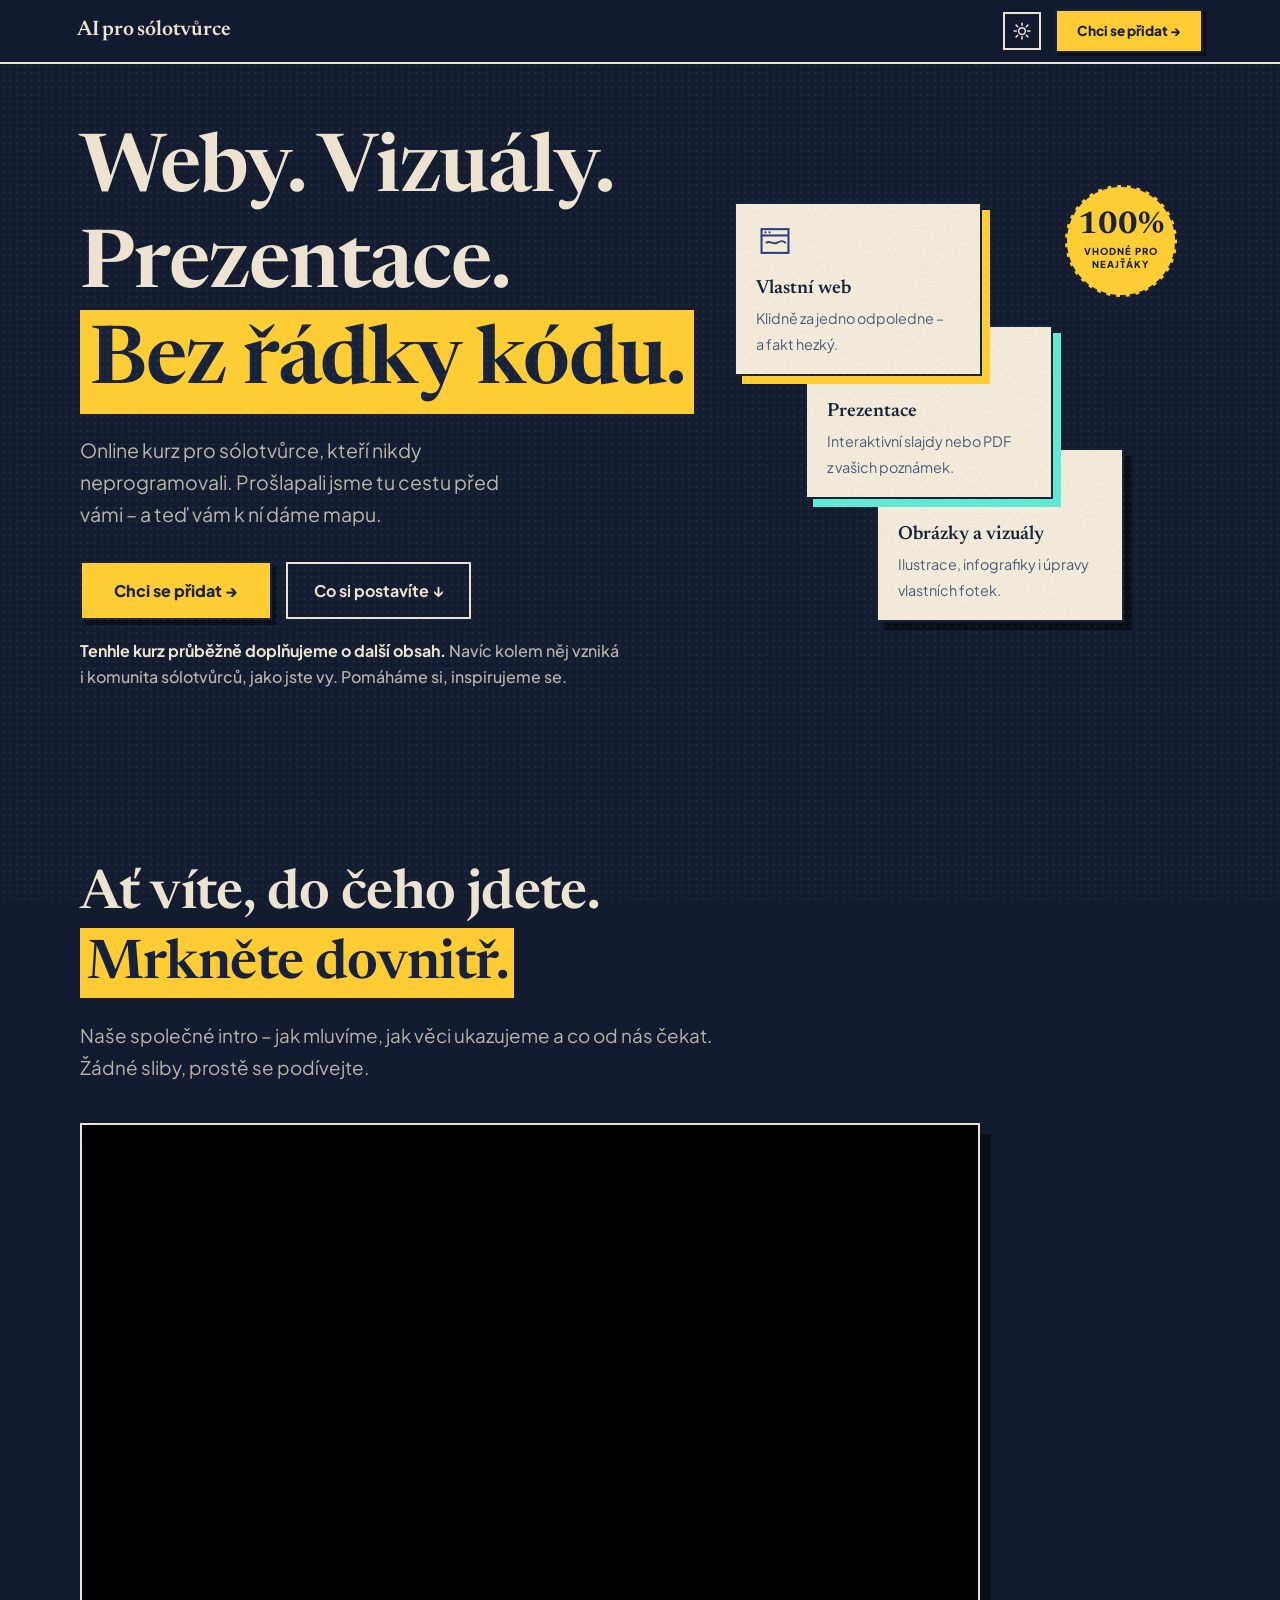
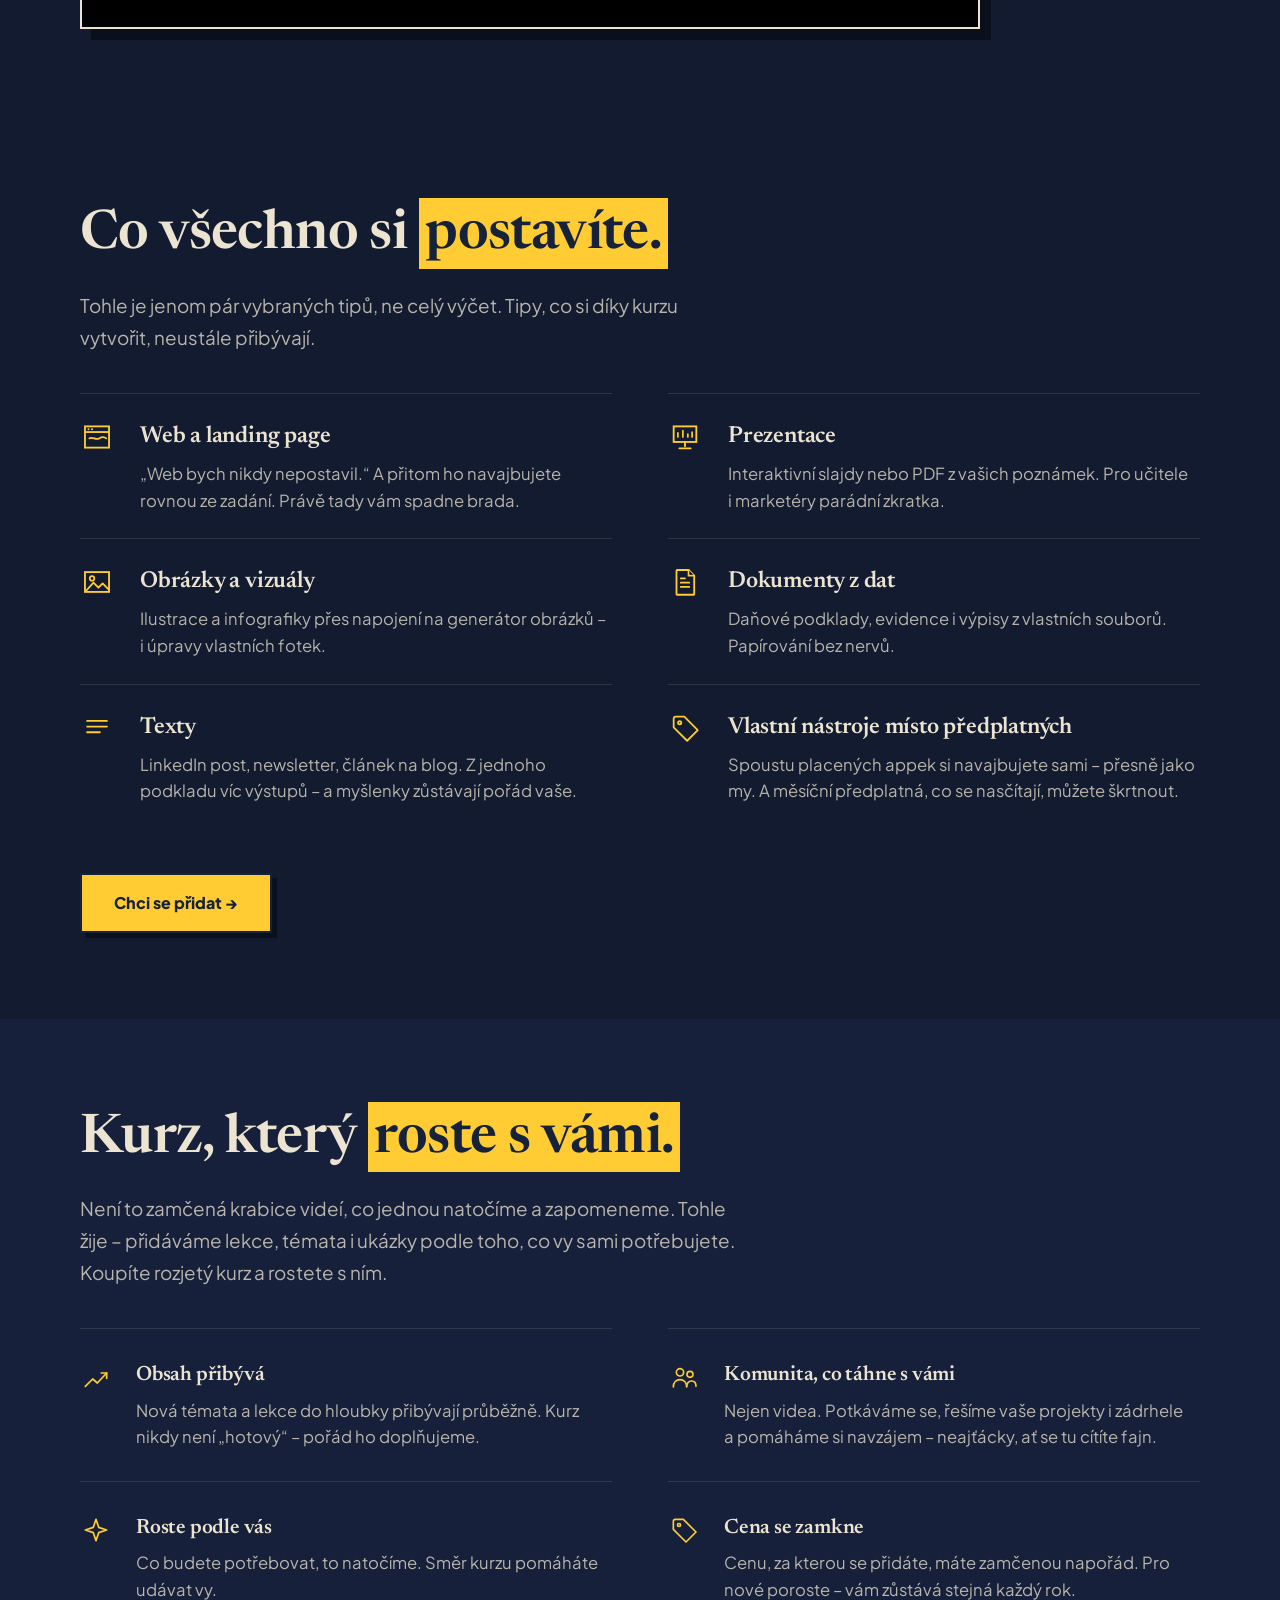
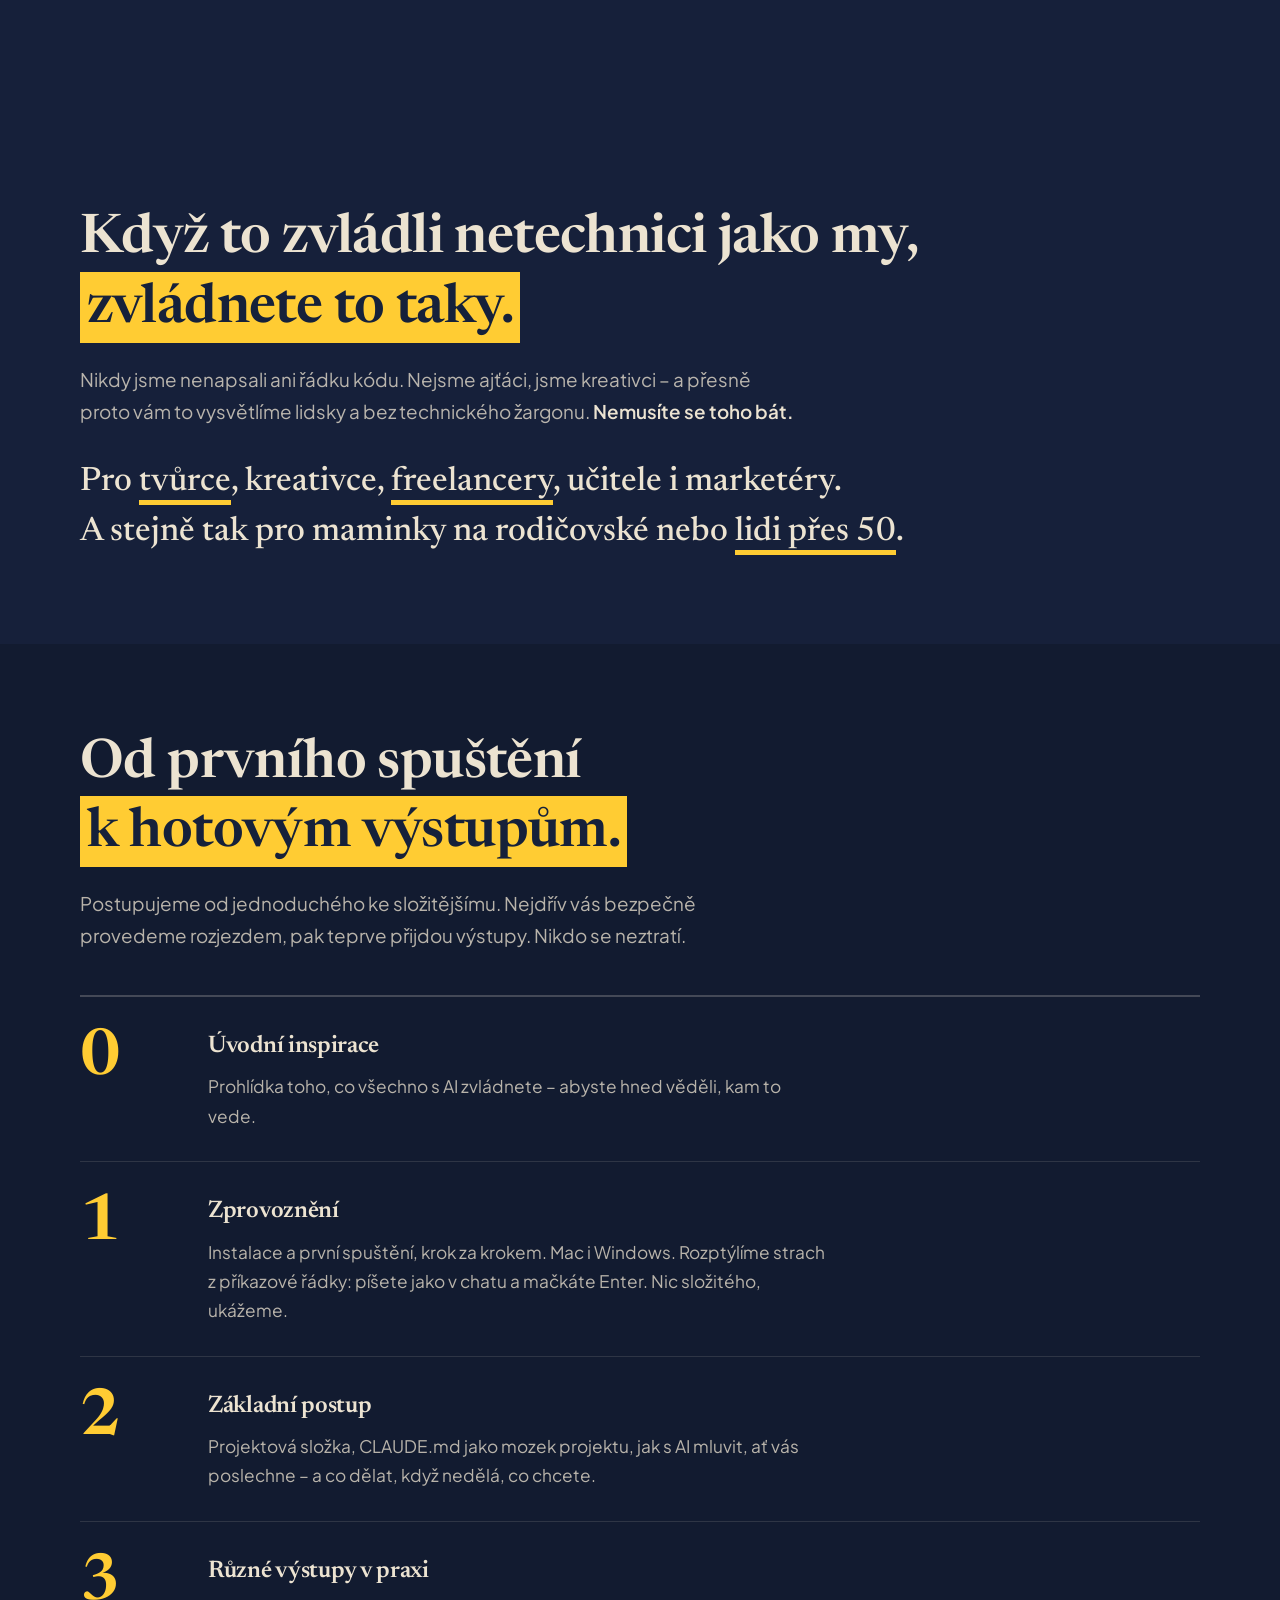
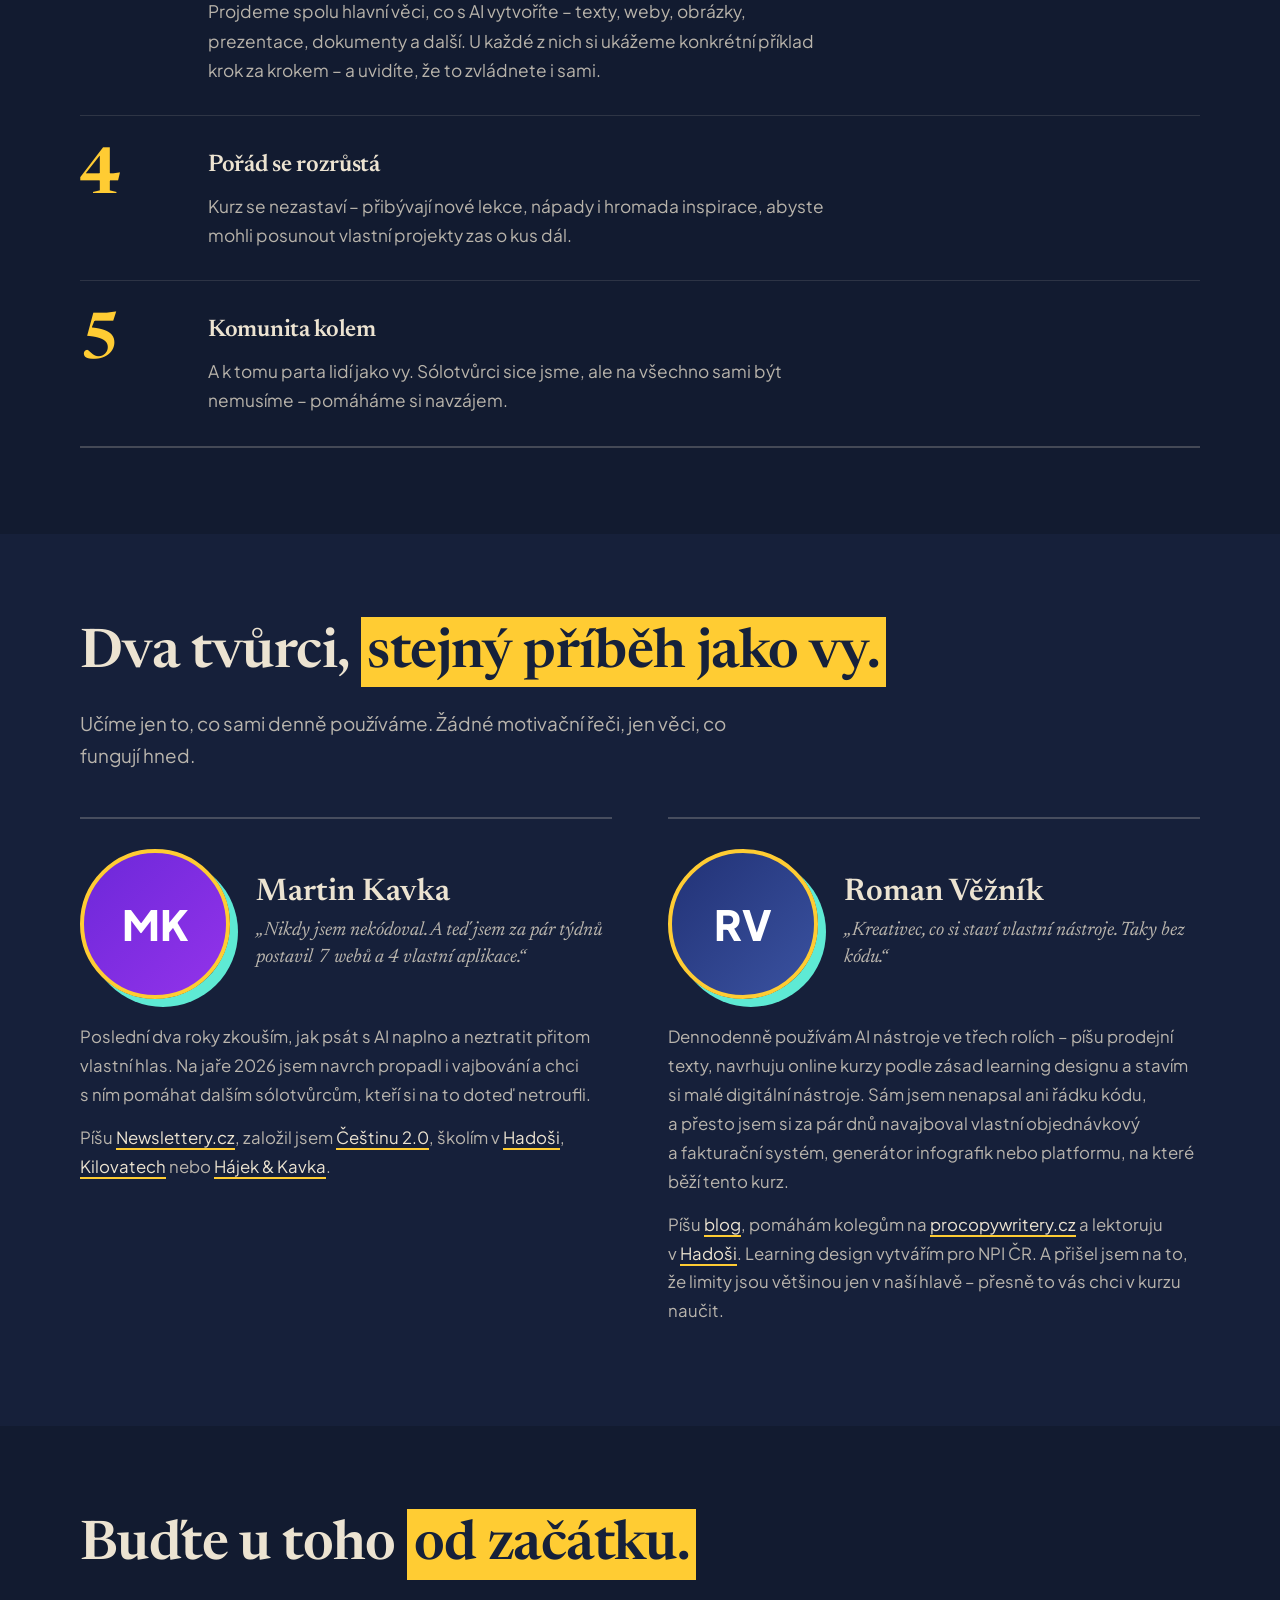
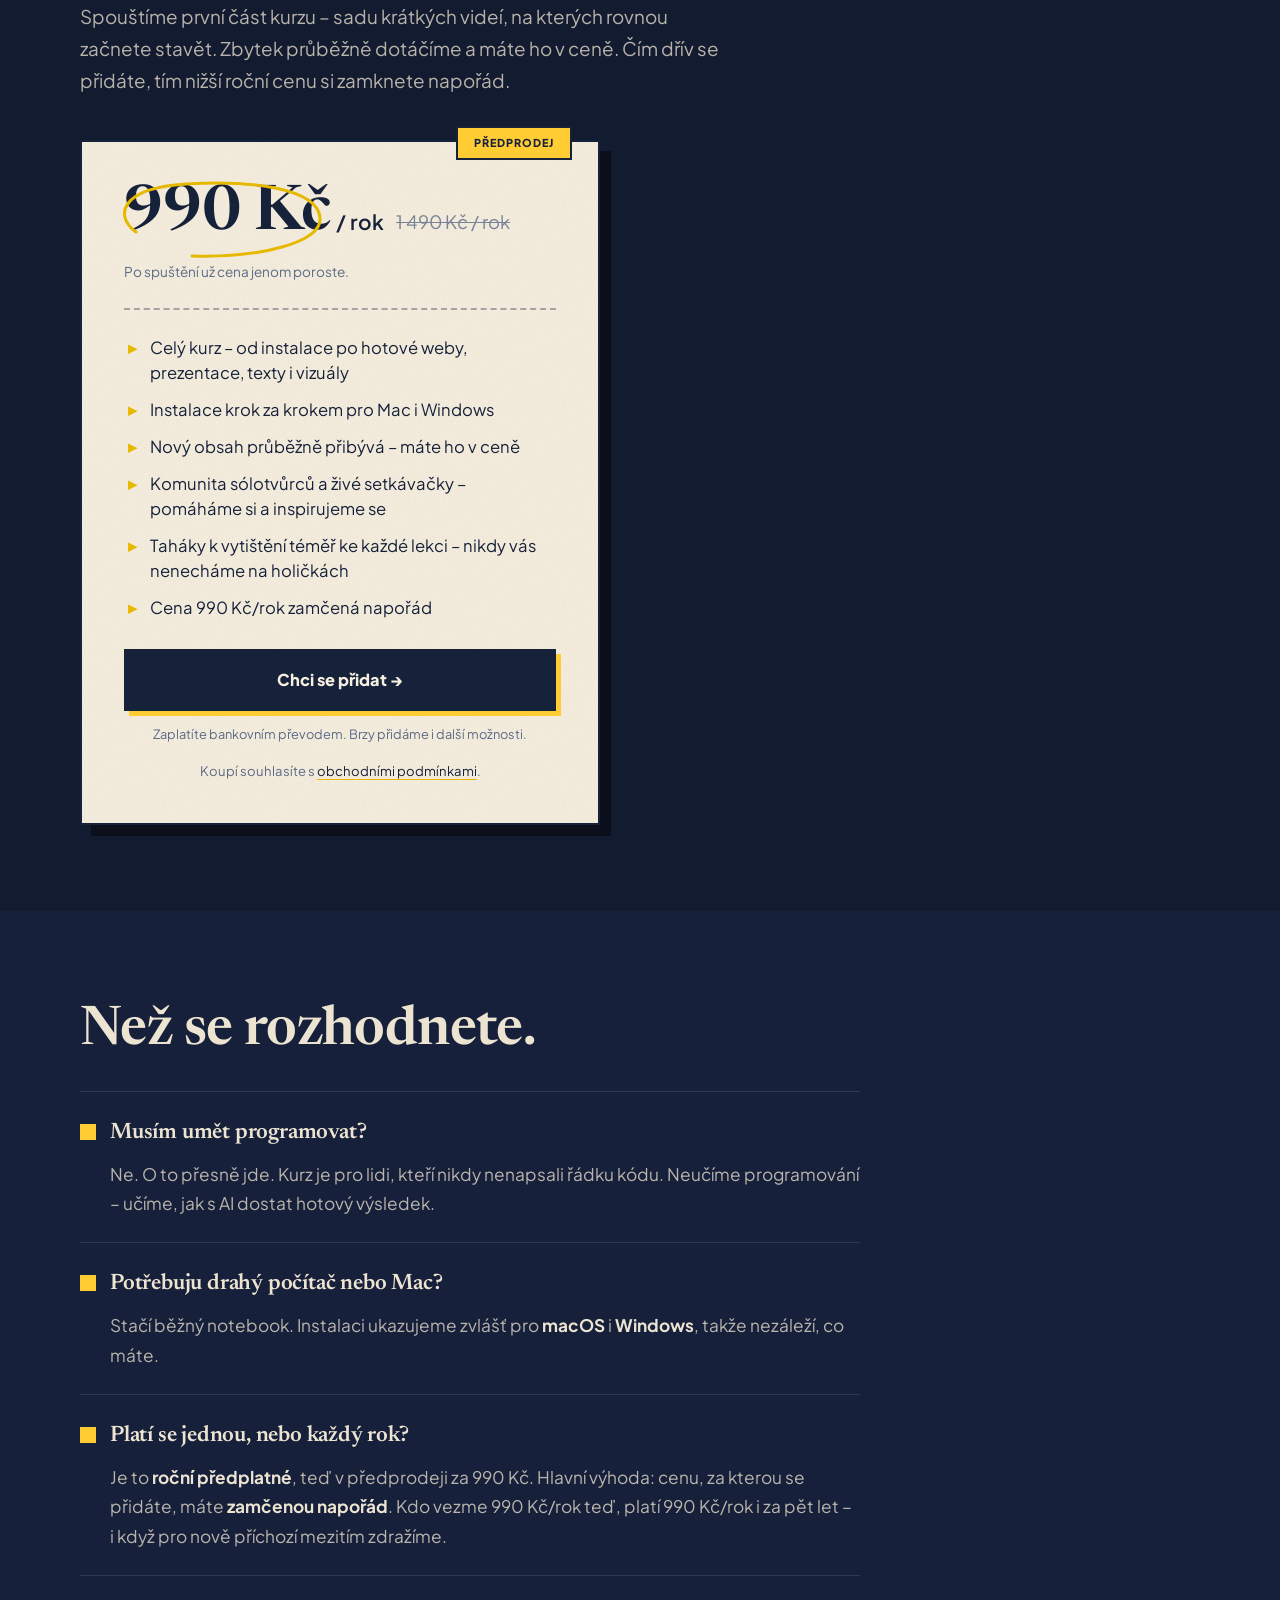
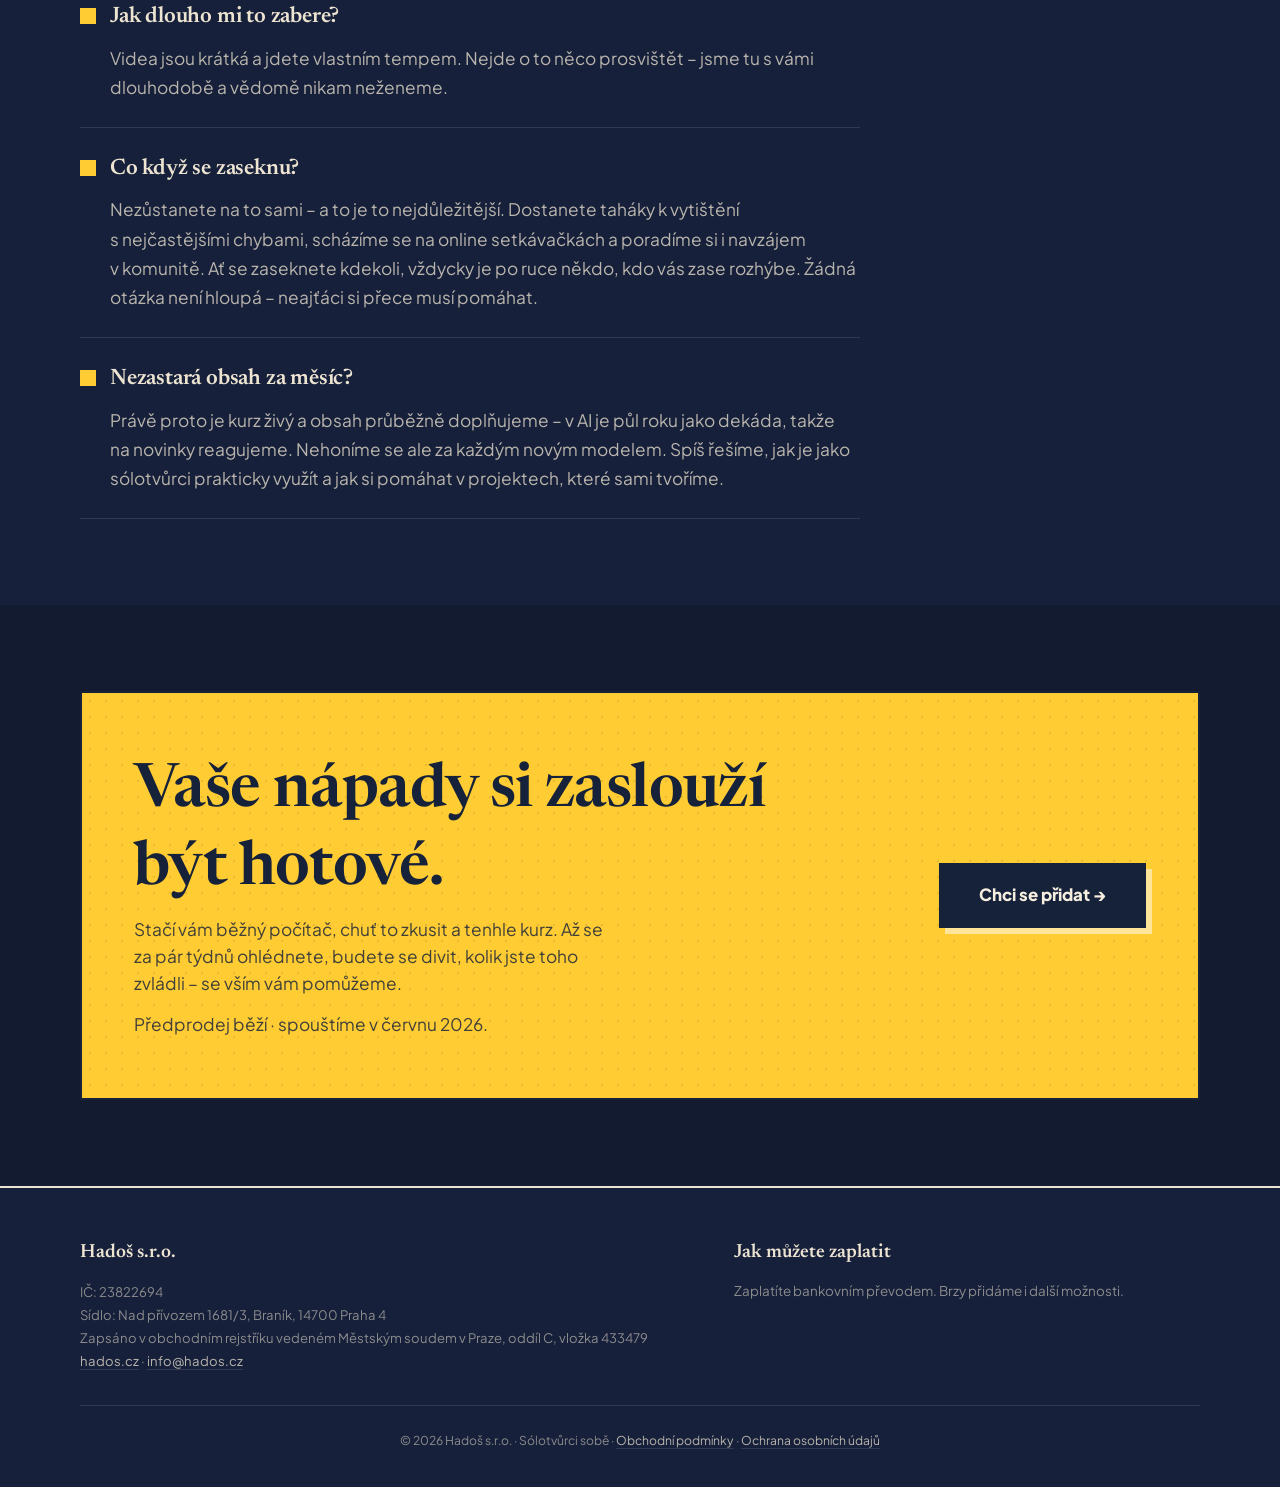
==== index-v5.html @ 1ef857b3 "Romanovo bio v ich-formě + prolinkováno (blog, procopywritery.cz, Hadoš)" ====
<!DOCTYPE html>
<html lang="cs">
<head>
  <meta charset="UTF-8" />
  <meta name="viewport" content="width=device-width, initial-scale=1.0" />
  <title>AI pro sólotvůrce – online kurz vibecodingu pro netechniky</title>
  <meta name="description" content="Online kurz pro sólotvůrce, kteří nikdy nenapsali řádku kódu. S AI si postavíte web, napíšete newsletter, vyrobíte prezentaci i zpracujete dokumenty. Komunita, kde si pomáháme – neajťácky. Mac i Windows." />
  <meta name="robots" content="noindex, nofollow" />
  <meta name="author" content="Hadoš s.r.o." />
  <meta name="theme-color" content="#121b30" />
  <link rel="canonical" href="https://solotvurce.cz" />
  <meta property="og:type" content="website" />
  <meta property="og:url" content="https://solotvurce.cz" />
  <meta property="og:title" content="AI pro sólotvůrce – online kurz vibecodingu pro netechniky" />
  <meta property="og:description" content="Weby. Vizuály. Prezentace. Bez řádky kódu. Online kurz pro sólotvůrce, co nikdy neprogramovali." />
  <meta property="og:locale" content="cs_CZ" />
  <meta property="og:site_name" content="AI pro sólotvůrce" />
  <link rel="preconnect" href="https://fonts.googleapis.com" />
  <link rel="preconnect" href="https://fonts.gstatic.com" crossorigin />
  <link href="https://fonts.googleapis.com/css2?family=Newsreader:ital,opsz,wght@0,6..72,400;0,6..72,500;0,6..72,600;1,6..72,400;1,6..72,500&family=Plus+Jakarta+Sans:wght@400;500;600;700;800&display=swap" rel="stylesheet" />
  <style>
    *, *::before, *::after { box-sizing: border-box; margin: 0; padding: 0; }

    /* konstanty napříč režimy */
    :root {
      --ink:        #16213a;
      --blue:       #2a3a7e;
      --yellow:     #FFCC33;
      --yellow-dark:#e6b800;
      --disp: 'Newsreader', Georgia, serif;
      --body: 'Plus Jakarta Sans', -apple-system, BlinkMacSystemFont, sans-serif;
      --grain: url("data:image/svg+xml,%3Csvg xmlns='http://www.w3.org/2000/svg' width='200' height='200'%3E%3Cfilter id='n'%3E%3CfeTurbulence type='fractalNoise' baseFrequency='0.8' numOctaves='2' stitchTiles='stitch'/%3E%3CfeColorMatrix type='saturate' values='0'/%3E%3C/filter%3E%3Crect width='100%25' height='100%25' filter='url(%23n)' opacity='0.22'/%3E%3C/svg%3E");
    }
    /* TMAVÝ režim (výchozí) */
    :root, :root[data-theme="dark"] {
      --bg:        #121b30;
      --bg-soft:   #16203a;
      --nav-bg:    rgba(18,27,48,0.84);
      --text:      #ece3d1;
      --text-soft: rgba(236,227,209,.76);
      --text-mut:  rgba(236,227,209,.55);
      --line:      rgba(244,236,221,.22);
      --line-soft: rgba(244,236,221,.12);
      --paper:     #f6efdf;   /* světlá karta na tmavém stole */
      --icon:      #FFCC33;
      --num:       #FFCC33;
      --shadow:    rgba(0,0,0,.42);
      --s1: #FFCC33;  --s2: #5eead4;  --s3: rgba(0,0,0,.5);
      --dot: #ffd24d;
    }
    /* SVĚTLÝ režim */
    :root[data-theme="light"] {
      --bg:        #fbf4e6;
      --bg-soft:   #f2e9d8;
      --nav-bg:    rgba(251,244,230,0.85);
      --text:      #16213a;
      --text-soft: #33405f;
      --text-mut:  #5b6a86;
      --line:      rgba(34,50,118,.30);
      --line-soft: rgba(34,50,118,.15);
      --paper:     #ffffff;   /* bílá karta na krémovém papíru */
      --icon:      #223276;
      --num:       #e6b800;
      --shadow:    rgba(22,33,58,.30);
      --s1: #223276;  --s2: #5eead4;  --s3: #e6b800;
      --dot: #223276;
    }

    html { scroll-behavior: smooth; }

    body {
      font-family: var(--body); line-height: 1.6; -webkit-font-smoothing: antialiased;
      background: var(--bg); color: var(--text); min-height: 100vh; overflow-x: hidden; position: relative;
    }
    /* RISO papírový šum */
    body::after {
      content: ''; position: fixed; inset: 0; z-index: 9999; pointer-events: none;
      opacity: .32; mix-blend-mode: overlay;
      background-image: var(--grain);
    }
    /* jemný halftone rastr přes celou stránku (riso) */
    body::before {
      content: ''; position: fixed; inset: 0; z-index: 9998; pointer-events: none;
      opacity: .06;
      background-image: radial-gradient(var(--dot) 1px, transparent 1.7px);
      background-size: 7px 7px;
    }

    h1, h2, h3, .price-big, .step-num, .nav-logo, .bio-name, .faq-q, footer h4 {
      font-family: var(--disp); font-optical-sizing: auto;
    }

    /* zvýraznění = fixa (ostré, lehce pootočené, plně obalí slovo i diakritiku) */
    .mark { position: relative; white-space: nowrap; color: var(--ink); padding: 0 .12em; }
    .mark::before {
      content: ''; position: absolute; z-index: -1;
      left: 0; right: 0; top: -.18em; bottom: -.12em;
      background: var(--yellow);
    }
    /* ručně kreslené pero */
    .hand { stroke: var(--yellow); fill: none; stroke-width: 3; stroke-linecap: round; stroke-linejoin: round; }
    .ann { font-family: var(--disp); font-style: italic; color: var(--text-soft); }

    /* ── NAV ─────────────────────── */
    nav {
      position: sticky; top: 0; z-index: 10001;
      background: var(--nav-bg);
      backdrop-filter: blur(12px); -webkit-backdrop-filter: blur(12px);
      border-bottom: 2px solid var(--text); padding: 0 6%;
      display: flex; align-items: center; justify-content: space-between; height: 64px;
    }
    .nav-right { display: flex; align-items: center; gap: 14px; }
    .theme-toggle {
      width: 38px; height: 38px; flex-shrink: 0;
      background: transparent; color: var(--text);
      border: 2px solid var(--text); cursor: pointer;
      display: inline-flex; align-items: center; justify-content: center;
      transition: background .15s, color .15s;
    }
    .theme-toggle:hover { background: var(--text); color: var(--bg); }
    .theme-toggle svg { width: 18px; height: 18px; }
    .theme-toggle .ic-moon { display: none; }
    :root[data-theme="light"] .theme-toggle .ic-sun  { display: none; }
    :root[data-theme="light"] .theme-toggle .ic-moon { display: block; }
    .nav-logo { font-weight: 600; font-size: 1.32rem; color: var(--text); display: flex; align-items: baseline; gap: 7px; text-decoration: none; letter-spacing: -.2px; }
    .nav-logo .logo-mark { color: var(--yellow); font-size: 1.5rem; }
    .nav-logo small { font-family: var(--disp); font-style: italic; font-weight: 400; font-size: .92rem; color: var(--text-mut); }
    .nav-cta { background: var(--yellow); color: var(--ink); padding: 9px 20px; font-size: .85rem; font-weight: 800; text-decoration: none; border: 2px solid var(--ink); box-shadow: 3px 3px 0 var(--shadow); transition: transform .12s, box-shadow .12s; }
    .nav-cta:hover { transform: translate(1.5px,1.5px); box-shadow: 1.5px 1.5px 0 var(--shadow); }

    /* ── BUTTONS (hranaté, tištěné) ─ */
    .btn-primary { background: var(--yellow); color: var(--ink); padding: 15px 32px; font-weight: 800; font-size: 1rem; text-decoration: none; display: inline-block; border: 2px solid var(--ink); box-shadow: 5px 5px 0 var(--shadow); transition: transform .12s, box-shadow .12s; }
    .btn-primary:hover { transform: translate(2px,2px); box-shadow: 3px 3px 0 var(--shadow); }
    .btn-ghost { background: transparent; color: var(--text); padding: 14px 26px; font-weight: 700; font-size: 1rem; text-decoration: none; display: inline-block; border: 2px solid var(--text); transition: background .15s, color .15s; }
    .btn-ghost:hover { background: var(--text); color: var(--bg); }

    h2 { font-size: clamp(2.2rem, 5vw, 3.4rem); font-weight: 600; letter-spacing: -.6px; line-height: 1.28; margin-bottom: 18px; color: var(--text); max-width: 900px; }
    .lead { font-size: 1.18rem; max-width: 660px; margin-bottom: 0; line-height: 1.7; color: var(--text-soft); }

    /* position+z-index: vlastní stacking context, ať žlutý pruh .mark (z-index:-1)
       neutíká pod barevné pozadí sekce */
    .section { padding: 86px 6%; position: relative; z-index: 0; }
    .section-inner { max-width: 1120px; margin: 0 auto; }

    /* ── HERO ────────────────────── */
    .hero { padding: 60px 6% 86px; position: relative; }
    .hero-grid { max-width: 1120px; margin: 0 auto; display: grid; grid-template-columns: 1.05fr .95fr; gap: 40px; align-items: center; }
    @media (max-width: 880px) { .hero-grid { grid-template-columns: 1fr; gap: 20px; } }

    .hero-tag { display: inline-block; font-family: var(--disp); font-style: italic; font-size: 1.25rem; color: var(--yellow); margin-bottom: 18px; }
    .hero h1 { font-size: clamp(2.8rem, 7vw, 5rem); font-weight: 600; line-height: 1.2; letter-spacing: -1px; color: var(--text); margin-bottom: 22px; }
    .hero h1 .line { display: block; }
    .hero-sub { font-size: clamp(1.05rem, 2.2vw, 1.22rem); color: var(--text-soft); max-width: 460px; line-height: 1.65; margin-bottom: 30px; }
    .hero-cta-row { display: flex; align-items: center; gap: 14px; flex-wrap: wrap; margin-bottom: 18px; }
    .hero-meta { font-size: 1rem; color: var(--text-soft); font-weight: 500; }
    .hero-meta b { color: var(--text); font-weight: 700; }

    /* collage – papírové vzorky, ostré rohy, soutiskové stíny */
    .collage { position: relative; height: 410px; }
    @media (max-width: 880px) { .collage { height: 360px; margin-top: 8px; } }
    .sample { position: absolute; background: var(--paper); color: var(--ink); padding: 18px 20px; width: 248px; border: 2px solid var(--ink); }
    /* tištěná zrnitost na papírových kartách */
    .sample::after, .ticket::after { content: ''; position: absolute; inset: 0; pointer-events: none; background-image: var(--grain); mix-blend-mode: multiply; opacity: .6; }
    .sample > *, .ticket > * { position: relative; z-index: 1; }
    .sample .ic { width: 38px; height: 38px; margin-bottom: 8px; color: var(--blue); }
    .sample b { display: block; font-family: var(--disp); font-size: 1.2rem; font-weight: 600; color: var(--ink); }
    .sample span { font-size: .9rem; color: #4a5878; line-height: 1.5; }
    .sample-1 { top: 0;   left: 0;    z-index: 4; box-shadow: 8px 8px 0 var(--s1); }
    .sample-2 { top: 30%; left: 16%;  z-index: 3; box-shadow: 8px 8px 0 var(--s2); }
    .sample-3 { top: 60%; left: 32%;  z-index: 2; box-shadow: 8px 8px 0 var(--s3); }
    .sample:hover { transform: translateY(-3px); transition: transform .2s; z-index: 9; }

    .stamp { position: absolute; top: -4%; right: 0; z-index: 6; width: 112px; height: 112px; border-radius: 50%; background: var(--yellow); border: 2.5px dashed var(--ink); display: flex; flex-direction: column; align-items: center; justify-content: center; text-align: center; color: var(--ink); line-height: 1; }
    .stamp b { font-family: var(--disp); font-weight: 700; font-size: 1.95rem; line-height: .9; }
    .stamp small { font-size: .6rem; letter-spacing: 1px; text-transform: uppercase; margin-top: 5px; font-weight: 800; line-height: 1.3; }
    .stamp-m { display: none; }
    @media (max-width: 880px) {
      .collage { display: none; }
      .stamp-m { display: flex; position: static; float: right; width: 96px; height: 96px; margin: 0 0 10px 16px; }
      .stamp-m b { font-size: 1.6rem; }
      .stamp-m small { font-size: .5rem; letter-spacing: .5px; margin-top: 3px; }
    }


    /* ── INDEX (rejstřík výstupů) ── */
    .index { display: grid; grid-template-columns: 1fr 1fr; gap: 0 56px; margin-top: 4px; }
    @media (max-width: 720px) { .index { grid-template-columns: 1fr; } }
    .irow { display: grid; grid-template-columns: 42px 1fr; gap: 18px; align-items: start; padding: 24px 0; border-top: 1px solid var(--line-soft); }
    .irow .ic { width: 34px; height: 34px; color: var(--icon); margin-top: 2px; }
    .irow h3 { font-size: 1.45rem; font-weight: 600; color: var(--text); margin-bottom: 6px; letter-spacing: -.2px; }
    .irow p { font-size: 1.04rem; color: var(--text-soft); line-height: 1.6; }
    .index-cta { margin-top: 44px; display: flex; align-items: center; gap: 22px; flex-wrap: wrap; }
    .index-cta .ann { font-size: 1.2rem; }

    /* ── PRO KOHO ──────────────────── */
    .who { font-size: 1.18rem; color: var(--text-soft); line-height: 1.7; max-width: 720px; margin-bottom: 30px; }
    .who strong { color: var(--text); font-weight: 600; }
    .rolesline { font-size: clamp(1.4rem, 3.4vw, 2.1rem); font-family: var(--disp); font-weight: 500; line-height: 1.5; color: var(--text); max-width: 880px; }
    .rolesline u { text-decoration: none; border-bottom: 5px solid var(--yellow); padding-bottom: 1px; }

    /* ── OSNOVA ──────────────────── */
    .steps { display: flex; flex-direction: column; }
    .step { display: grid; grid-template-columns: 100px 1fr; gap: 28px; align-items: start; padding: 30px 0; border-top: 1px solid var(--line-soft); }
    .step:first-child { border-top: 2px solid var(--line); }
    .step:last-child { border-bottom: 2px solid var(--line); }
    @media (max-width: 620px) { .step { grid-template-columns: 56px 1fr; gap: 18px; } }
    .step-num { font-size: clamp(2.8rem, 6vw, 4rem); font-weight: 600; line-height: 1; color: var(--num); }
    .step h3 { font-size: 1.5rem; font-weight: 600; color: var(--text); margin-bottom: 7px; letter-spacing: -.3px; }
    .step p { font-size: 1.08rem; color: var(--text-soft); line-height: 1.7; max-width: 620px; }
    .steps-note { margin-top: 28px; max-width: 720px; font-size: 1.02rem; color: var(--text-soft); line-height: 1.7; padding-left: 20px; border-left: 5px solid var(--yellow); font-family: var(--disp); font-style: italic; }
    .steps-note strong { color: var(--text); font-style: normal; }

    /* ── AUTOŘI (editorial, bez karet) ── */
    .bios { display: grid; grid-template-columns: 1fr 1fr; gap: 56px; }
    @media (max-width: 720px) { .bios { grid-template-columns: 1fr; gap: 48px; } }
    .bio { border-top: 2px solid var(--line); padding-top: 30px; }
    .bio-head { display: flex; gap: 26px; align-items: center; margin-bottom: 24px; }
    .bio-photo { width: 150px; height: 150px; border-radius: 50%; object-fit: cover; flex-shrink: 0; border: 4px solid var(--yellow); box-shadow: 8px 8px 0 var(--s2); }
    @media (max-width: 460px) { .bio-photo { width: 120px; height: 120px; } }
    .bio-name { font-size: 1.95rem; font-weight: 600; color: var(--text); line-height: 1.05; margin-bottom: 8px; }
    .bio-kicker { font-family: var(--disp); font-style: italic; font-size: 1.22rem; color: var(--text-soft); line-height: 1.38; }
    .bio p { font-size: 1.05rem; color: var(--text-soft); line-height: 1.72; margin-bottom: 14px; }
    .bio p strong { color: var(--text); font-weight: 600; }
    .bio-role { font-size: 1.05rem; color: var(--text); }
    .bio-links { margin-top: 18px; font-size: .98rem; font-weight: 600; }
    .bio-links a { color: var(--text-soft); text-decoration: none; border-bottom: 2px solid var(--line); margin-right: 18px; padding-bottom: 2px; }
    .bio-links a:hover { color: var(--yellow); border-color: var(--yellow); }
    .bio p a { color: var(--text); text-decoration: none; border-bottom: 2px solid var(--yellow); }
    .bio p a:hover { color: var(--yellow); }

    /* ── PŘEDPRODEJ (ticket, hranatý) ── */
    .ticket { max-width: 520px; background: var(--paper); color: var(--ink); padding: 42px; position: relative; border: 2px solid var(--ink); box-shadow: 11px 11px 0 var(--shadow); }
    .ticket-stamp { position: absolute; top: -16px; right: 26px; background: var(--yellow); color: var(--ink); border: 2px solid var(--ink); font-size: .68rem; font-weight: 800; letter-spacing: 1px; text-transform: uppercase; padding: 6px 16px; }
    .price-wrap { position: relative; display: inline-block; margin-bottom: 6px; }
    .price-row { display: flex; align-items: baseline; gap: 12px; }
    .price-big { font-weight: 600; font-size: 3.9rem; line-height: 1; color: var(--ink); letter-spacing: -1px; }
    .price-per { font-size: 1.3rem; font-weight: 600; color: var(--ink); align-self: flex-end; margin-bottom: .5rem; margin-left: -6px; }
    .price-was { font-size: 1.15rem; color: #5b6a86; text-decoration: line-through; opacity: .8; }
    .price-circle { position: absolute; left: -16px; top: -12px; width: 220px; height: 96px; pointer-events: none; }
    .price-circle path { stroke: var(--yellow-dark); }
    .price-note { font-size: .85rem; color: #5b6a86; margin: 8px 0 26px; padding-bottom: 26px; border-bottom: 2px dashed rgba(22,33,58,.35); }
    .price-list { list-style: none; padding: 0; margin: 0 0 28px; }
    .price-list li { position: relative; padding-left: 26px; margin-bottom: 12px; font-size: 1.04rem; color: var(--ink); line-height: 1.5; }
    .price-list li::before { content: '▸'; position: absolute; left: 4px; top: 0; color: var(--yellow-dark); font-weight: 800; }
    .btn-buy { display: block; width: 100%; text-align: center; background: var(--ink); color: var(--paper); padding: 16px; font-weight: 800; font-size: 1.02rem; text-decoration: none; border: 2px solid var(--ink); box-shadow: 5px 5px 0 var(--yellow); transition: transform .12s, box-shadow .12s; }
    .btn-buy:hover { transform: translate(2px,2px); box-shadow: 3px 3px 0 var(--yellow); }
    .price-sub { font-size: .82rem; color: #5b6a86; margin-top: 16px; text-align: center; line-height: 1.6; }
    .pay-methods { font-size: .8rem; color: #5b6a86; text-align: center; margin-top: 14px; line-height: 1.5; }

    /* ── FAQ ─────────────────────── */
    .faq { max-width: 780px; }
    .faq-item { border-top: 1px solid var(--line-soft); padding: 24px 0; }
    .faq-item:last-child { border-bottom: 1px solid var(--line-soft); }
    .faq-q { display: flex; gap: 14px; align-items: baseline; font-size: 1.4rem; font-weight: 600; color: var(--text); margin-bottom: 8px; letter-spacing: -.2px; }
    .faq-q .q { flex-shrink: 0; width: 16px; height: 16px; background: var(--yellow); display: inline-block; transform: translateY(2px); }
    .faq-a { font-size: 1.08rem; color: var(--text-soft); line-height: 1.7; padding-left: 30px; }
    .faq-a strong { color: var(--text); }

    /* ── CTA (plochý žlutý blok, vlevo) ── */
    .cta-section { padding: 86px 6%; }
    .cta-box { max-width: 1120px; margin: 0 auto; background: var(--yellow); color: var(--ink); padding: 60px 52px; position: relative; overflow: hidden; border: 2px solid var(--ink); }
    .cta-box::before { content: ''; position: absolute; inset: 0; opacity: .1; pointer-events: none; background-image: radial-gradient(var(--ink) 1.3px, transparent 1.6px); background-size: 16px 16px; }
    .cta-grid { position: relative; z-index: 1; display: grid; grid-template-columns: 1fr auto; gap: 32px; align-items: center; }
    @media (max-width: 720px) { .cta-grid { grid-template-columns: 1fr; gap: 24px; } }
    .cta-box h2 { color: var(--ink); margin-bottom: 8px; max-width: 720px; font-size: clamp(2.4rem, 5.4vw, 3.8rem); }
    .cta-box p { font-size: 1.08rem; color: rgba(22,33,58,.82); max-width: 480px; line-height: 1.55; }
    .btn-cta-dark { background: var(--ink); color: var(--paper); padding: 17px 38px; font-weight: 800; font-size: 1.05rem; text-decoration: none; display: inline-block; border: 2px solid var(--ink); box-shadow: 6px 6px 0 rgba(255,255,255,.5); white-space: nowrap; transition: transform .12s, box-shadow .12s; }
    .btn-cta-dark:hover { transform: translate(2px,2px); box-shadow: 4px 4px 0 rgba(255,255,255,.5); }
    .cta-note { font-size: .82rem; color: rgba(22,33,58,.65); margin-top: 14px; }

    /* ── FOOTER ──────────────────── */
    footer { background: var(--bg-soft); padding: 48px 6% 36px; font-size: .82rem; color: var(--text-mut); line-height: 1.75; border-top: 2px solid var(--text); }
    footer .footer-inner { max-width: 1120px; margin: 0 auto; display: grid; grid-template-columns: 1.3fr 1fr; gap: 48px; }
    @media (max-width: 720px) { footer .footer-inner { grid-template-columns: 1fr; gap: 24px; } }
    footer h4 { color: var(--text); font-size: 1.2rem; font-weight: 600; margin-bottom: 12px; }
    .pay-logos { position: relative; display: inline-block; width: 320px; max-width: 100%; border-bottom: none; margin-bottom: 14px; }
    .pay-bar { width: 100%; height: auto; display: block; }
    .pay-comgate { position: absolute; left: 0; top: 0; height: 100%; width: 30%; border-bottom: none; }
    .pay-comgate:hover { opacity: .7; }
    .pay-bar-light { display: none; }
    :root[data-theme="light"] .pay-bar-dark { display: none; }
    :root[data-theme="light"] .pay-bar-light { display: block; }
    .pay-foot { font-size: .84rem; color: var(--text-mut); line-height: 1.5; }
    footer a { color: var(--text-soft); text-decoration: none; border-bottom: 1px solid var(--line-soft); }
    footer a:hover { color: var(--yellow); border-color: var(--yellow); }
    footer .footer-meta { max-width: 1120px; margin: 32px auto 0; padding-top: 24px; border-top: 1px solid var(--line-soft); font-size: .76rem; color: var(--text-mut); text-align: center; }

    /* ── VIDEO ───────────────────── */
    .video { max-width: 900px; margin-top: 8px; }
    .video iframe, .video video { width: 100%; aspect-ratio: 16 / 9; border: 2px solid var(--text); box-shadow: 11px 11px 0 var(--shadow); display: block; background: #000; }
    /* video sekci vyzvedneme nad celostránkový riso rastr, ať video není „puntíkované" */
    #video { z-index: 10000; }
    .video-ph {
      position: relative; aspect-ratio: 16 / 9; cursor: pointer;
      background: var(--bg-soft); border: 2px solid var(--text); box-shadow: 11px 11px 0 var(--shadow);
      display: flex; align-items: center; justify-content: center; overflow: hidden;
    }
    .video-ph::after { content: ''; position: absolute; inset: 0; pointer-events: none; opacity: .07; background-image: radial-gradient(var(--dot) 1px, transparent 1.7px); background-size: 8px 8px; }
    .video-play { width: 0; height: 0; border-style: solid; border-width: 26px 0 26px 44px; border-color: transparent transparent transparent var(--yellow); }
    .video-cap { position: absolute; left: 20px; bottom: 16px; font-family: var(--disp); font-style: italic; font-size: 1.15rem; color: var(--text-soft); }

    /* ── KURZ, KTERÝ ROSTE ───────── */
    .grow { display: grid; grid-template-columns: 1fr 1fr; gap: 0 56px; margin-top: 40px; }
    @media (max-width: 720px) { .grow { grid-template-columns: 1fr; } }
    .grow-item { display: grid; grid-template-columns: 40px 1fr; gap: 16px; align-items: start; padding: 30px 0; border-top: 1px solid var(--line-soft); }
    .grow-item .ic { width: 32px; height: 32px; color: var(--icon); margin-top: 2px; }
    .grow-item h3 { font-size: 1.3rem; font-weight: 600; color: var(--text); margin-bottom: 5px; letter-spacing: -.2px; }
    .grow-item p { font-size: 1.04rem; color: var(--text-soft); line-height: 1.6; }

    @media (max-width: 600px) {
      .hero { padding: 40px 5% 56px; }
      .section { padding: 60px 5%; }
      .cta-section { padding: 56px 5%; }
      .ticket { padding: 30px 24px; }
      .cta-box { padding: 40px 26px; }
    }
  </style>
</head>
<body>

<!-- doodle ikony + ruční pero -->
<svg width="0" height="0" style="position:absolute" aria-hidden="true">
  <defs>
    <g id="d-text"><path d="M10 14h28M10 22h28M10 30h18" fill="none" stroke="currentColor" stroke-width="2.6" stroke-linecap="round"/></g>
    <g id="d-web"><rect x="7" y="9" width="34" height="30" rx="0" fill="none" stroke="currentColor" stroke-width="2.6"/><path d="M7 17h34" stroke="currentColor" stroke-width="2.6"/><circle cx="12" cy="13" r="1.4" fill="currentColor"/><circle cx="17" cy="13" r="1.4" fill="currentColor"/><path d="M13 26c5-3 9 3 14 0s8-2 10 0" fill="none" stroke="currentColor" stroke-width="2.4" stroke-linecap="round"/></g>
    <g id="d-img"><rect x="7" y="10" width="34" height="28" rx="0" fill="none" stroke="currentColor" stroke-width="2.6"/><circle cx="17" cy="19" r="3.2" fill="none" stroke="currentColor" stroke-width="2.4"/><path d="M9 36l10-11 7 7 6-6 9 9" fill="none" stroke="currentColor" stroke-width="2.6" stroke-linecap="round" stroke-linejoin="round"/></g>
    <g id="d-slides"><rect x="8" y="9" width="32" height="22" rx="0" fill="none" stroke="currentColor" stroke-width="2.6"/><path d="M24 31v6M16 40h16" stroke="currentColor" stroke-width="2.6" stroke-linecap="round"/><path d="M14 24v-6M21 24v-9M28 24v-4M34 24v-7" stroke="currentColor" stroke-width="2.4" stroke-linecap="round"/></g>
    <g id="d-doc"><path d="M13 7h16l8 8v26a1 1 0 0 1-1 1H13a1 1 0 0 1-1-1V8a1 1 0 0 1 1-1z" fill="none" stroke="currentColor" stroke-width="2.6" stroke-linejoin="round"/><path d="M29 7v8h8M18 25h12M18 31h12M18 19h6" stroke="currentColor" stroke-width="2.4" stroke-linecap="round"/></g>
    <g id="d-brain"><path d="M24 11c-5-3-12 0-12 6 0 2 1 3 1 4-2 2-2 6 1 7 0 4 4 6 8 5M24 11c5-3 12 0 12 6 0 2-1 3-1 4 2 2 2 6-1 7 0 4-4 6-8 5M24 11v27" fill="none" stroke="currentColor" stroke-width="2.5" stroke-linecap="round" stroke-linejoin="round"/></g>
    <g id="d-spark"><path d="M24 8l4 12 12 4-12 4-4 12-4-12-12-4 12-4z" fill="none" stroke="currentColor" stroke-width="2.6" stroke-linejoin="round"/></g>
    <g id="d-meet" fill="none" stroke="currentColor" stroke-width="2.5" stroke-linecap="round"><circle cx="18" cy="17" r="5.5"/><path d="M8 39c0-7 4.5-11 10-11s10 4 10 11"/><circle cx="33" cy="20" r="4.5"/><path d="M28 38c.5-5 3-8 7.5-8 4 0 6.5 3 6.5 8"/></g>
    <g id="d-grow" fill="none" stroke="currentColor" stroke-width="2.6" stroke-linecap="round" stroke-linejoin="round"><path d="M8 38l11-11 7 6 14-15"/><path d="M32 18h8v8"/></g>
    <g id="d-tag" fill="none" stroke="currentColor" stroke-width="2.5" stroke-linejoin="round"><path d="M23 8H11a3 3 0 0 0-3 3v12l19 19 15-15z"/><circle cx="16.5" cy="16.5" r="2.3"/></g>
  </defs>
</svg>

<!-- NAV -->
<nav>
  <a class="nav-logo" href="/">AI pro sólotvůrce</a>
  <div class="nav-right">
    <button id="themeToggle" class="theme-toggle" type="button" aria-label="Přepnout světlý a tmavý režim" title="Přepnout režim">
      <svg class="ic-sun" viewBox="0 0 24 24" fill="none" stroke="currentColor" stroke-width="2" stroke-linecap="round"><circle cx="12" cy="12" r="4.5"/><path d="M12 1.5v3M12 19.5v3M4.2 4.2l2.1 2.1M17.7 17.7l2.1 2.1M1.5 12h3M19.5 12h3M4.2 19.8l2.1-2.1M17.7 6.3l2.1-2.1"/></svg>
      <svg class="ic-moon" viewBox="0 0 24 24" fill="none" stroke="currentColor" stroke-width="2" stroke-linecap="round" stroke-linejoin="round"><path d="M20 14.5A8 8 0 1 1 9.5 4a6.5 6.5 0 0 0 10.5 10.5z"/></svg>
    </button>
    <a href="#predprodej" class="nav-cta">Chci se přidat →</a>
  </div>
</nav>

<!-- HERO -->
<header class="hero">
  <div class="hero-grid">
    <div>
      <div class="stamp stamp-m"><b>100%</b><small>vhodné pro<br/>neajťáky</small></div>
      <h1>
        <span class="line">Weby. Vizuály.</span>
        <span class="line">Prezentace.</span>
        <span class="line"><span class="mark">Bez řádky kódu.</span></span>
      </h1>
      <!-- TIP: sem se hodí váš vlastní rukopis (sken) -->
      <p class="hero-sub">Online kurz pro sólotvůrce, kteří nikdy neprogramovali. Prošlapali jsme tu cestu před vámi&nbsp;– a&nbsp;teď vám k&nbsp;ní dáme mapu.</p>
      <div class="hero-cta-row">
        <a href="#predprodej" class="btn-primary">Chci se přidat →</a>
        <a href="#vystupy" class="btn-ghost">Co si postavíte ↓</a>
      </div>
      <p class="hero-meta"><b>Tenhle kurz průběžně doplňujeme o&nbsp;další obsah.</b> Navíc kolem něj vzniká i&nbsp;komunita sólotvůrců, jako jste vy. Pomáháme si, inspirujeme se.</p>
    </div>

    <div class="collage">
      <div class="stamp"><b>100%</b><small>vhodné pro<br/>neajťáky</small></div>
      <div class="sample sample-1"><svg class="ic" viewBox="0 0 48 48"><use href="#d-web"/></svg><b>Vlastní web</b><span>Klidně za&nbsp;jedno odpoledne&nbsp;– a&nbsp;fakt hezký.</span></div>
      <div class="sample sample-2"><svg class="ic" viewBox="0 0 48 48"><use href="#d-slides"/></svg><b>Prezentace</b><span>Interaktivní slajdy nebo PDF z&nbsp;vašich poznámek.</span></div>
      <div class="sample sample-3"><svg class="ic" viewBox="0 0 48 48"><use href="#d-img"/></svg><b>Obrázky a&nbsp;vizuály</b><span>Ilustrace, infografiky i&nbsp;úpravy vlastních fotek.</span></div>
    </div>
  </div>
</header>

<!-- VIDEO / UKÁZKA -->
<section class="section" id="video">
  <div class="section-inner">
    <h2>Ať víte, do&nbsp;čeho jdete. <span class="mark">Mrkněte dovnitř.</span></h2>
    <p class="lead" style="margin-bottom:40px;">Naše společné intro – jak mluvíme, jak věci ukazujeme a&nbsp;co od&nbsp;nás čekat. Žádné sliby, prostě se podívejte.</p>
    <div class="video">
      <!-- Intro video hostované na Cloudflare Stream (přehrávač má vlastní ovládání i rychlost přehrávání). -->
      <iframe
        src="https://customer-5ss5jipdnwo47ff0.cloudflarestream.com/71ab67aee3598687d7043e88c2d7ad1a/iframe"
        title="Naše společné intro – AI pro sólotvůrce"
        loading="lazy"
        allow="accelerometer; gyroscope; autoplay; encrypted-media; picture-in-picture;"
        allowfullscreen="true"></iframe>
    </div>
  </div>
</section>

<!-- USE CASY -->
<section class="section" id="vystupy">
  <div class="section-inner">
    <h2>Co všechno si <span class="mark">postavíte.</span></h2>
    <p class="lead" style="margin-bottom:40px;">Tohle je jenom pár vybraných tipů, ne celý výčet. Tipy, co si díky kurzu vytvořit, neustále přibývají.</p>

    <div class="index">
      <div class="irow"><svg class="ic" viewBox="0 0 48 48"><use href="#d-web"/></svg><div><h3>Web a&nbsp;landing page</h3><p>„Web bych nikdy nepostavil.&#8220; A&nbsp;přitom ho navajbujete rovnou ze zadání. Právě tady vám spadne brada.</p></div></div>
      <div class="irow"><svg class="ic" viewBox="0 0 48 48"><use href="#d-slides"/></svg><div><h3>Prezentace</h3><p>Interaktivní slajdy nebo PDF z&nbsp;vašich poznámek. Pro učitele i&nbsp;marketéry parádní zkratka.</p></div></div>
      <div class="irow"><svg class="ic" viewBox="0 0 48 48"><use href="#d-img"/></svg><div><h3>Obrázky a&nbsp;vizuály</h3><p>Ilustrace a&nbsp;infografiky přes napojení na&nbsp;generátor obrázků – i&nbsp;úpravy vlastních fotek.</p></div></div>
      <div class="irow"><svg class="ic" viewBox="0 0 48 48"><use href="#d-doc"/></svg><div><h3>Dokumenty z&nbsp;dat</h3><p>Daňové podklady, evidence i&nbsp;výpisy z&nbsp;vlastních souborů. Papírování bez nervů.</p></div></div>
      <div class="irow"><svg class="ic" viewBox="0 0 48 48"><use href="#d-text"/></svg><div><h3>Texty</h3><p>LinkedIn post, newsletter, článek na&nbsp;blog. Z&nbsp;jednoho podkladu víc výstupů – a&nbsp;myšlenky zůstávají pořád vaše.</p></div></div>
      <div class="irow"><svg class="ic" viewBox="0 0 48 48"><use href="#d-tag"/></svg><div><h3>Vlastní nástroje místo předplatných</h3><p>Spoustu placených appek si navajbujete sami – přesně jako my. A&nbsp;měsíční předplatná, co se nasčítají, můžete škrtnout.</p></div></div>
    </div>

    <div class="index-cta">
      <a href="#predprodej" class="btn-primary">Chci se přidat →</a>
    </div>
  </div>
</section>

<!-- KURZ, KTERÝ ROSTE -->
<section class="section" style="background:var(--bg-soft)">
  <div class="section-inner">
    <h2>Kurz, který <span class="mark">roste s&nbsp;vámi.</span></h2>
    <p class="lead">Není to zamčená krabice videí, co jednou natočíme a&nbsp;zapomeneme. Tohle žije – přidáváme lekce, témata i&nbsp;ukázky podle toho, co vy sami potřebujete. Koupíte rozjetý kurz a&nbsp;rostete s&nbsp;ním.</p>
    <div class="grow">
      <div class="grow-item"><svg class="ic" viewBox="0 0 48 48"><use href="#d-grow"/></svg><div><h3>Obsah přibývá</h3><p>Nová témata a&nbsp;lekce do&nbsp;hloubky přibývají průběžně. Kurz nikdy není „hotový&#8220; – pořád ho doplňujeme.</p></div></div>
      <div class="grow-item"><svg class="ic" viewBox="0 0 48 48"><use href="#d-meet"/></svg><div><h3>Komunita, co táhne s&nbsp;vámi</h3><p>Nejen videa. Potkáváme se, řešíme vaše projekty i&nbsp;zádrhele a&nbsp;pomáháme si navzájem&nbsp;– neajťácky, ať se tu cítíte fajn.</p></div></div>
      <div class="grow-item"><svg class="ic" viewBox="0 0 48 48"><use href="#d-spark"/></svg><div><h3>Roste podle vás</h3><p>Co budete potřebovat, to natočíme. Směr kurzu pomáháte udávat vy.</p></div></div>
      <div class="grow-item"><svg class="ic" viewBox="0 0 48 48"><use href="#d-tag"/></svg><div><h3>Cena se zamkne</h3><p>Cenu, za&nbsp;kterou se přidáte, máte zamčenou napořád. Pro nové poroste&nbsp;– vám zůstává stejná každý rok.</p></div></div>
    </div>
  </div>
</section>

<!-- 02 PRO KOHO -->
<section class="section" style="background:var(--bg-soft)">
  <div class="section-inner">
    <h2>Když to zvládli netechnici jako my, <span class="mark">zvládnete to taky.</span></h2>
    <p class="who">Nikdy jsme nenapsali ani řádku kódu. Nejsme ajťáci, jsme kreativci – a&nbsp;přesně proto vám to vysvětlíme lidsky a&nbsp;bez technického žargonu. <strong>Nemusíte se toho bát.</strong></p>
    <p class="rolesline">Pro <u>tvůrce</u>, kreativce, <u>freelancery</u>, učitele i&nbsp;marketéry. A&nbsp;stejně tak pro maminky na&nbsp;rodičovské nebo <u>lidi přes 50</u>.</p>
  </div>
</section>

<!-- 03 OSNOVA -->
<section class="section">
  <div class="section-inner">
    <h2>Od prvního spuštění <span class="mark">k&nbsp;hotovým výstupům.</span></h2>
    <p class="lead" style="margin-bottom:44px;">Postupujeme od&nbsp;jednoduchého ke&nbsp;složitějšímu. Nejdřív vás bezpečně provedeme rozjezdem, pak teprve přijdou výstupy. Nikdo se neztratí.</p>
    <div class="steps">
      <div class="step"><div class="step-num">0</div><div><h3>Úvodní inspirace</h3><p>Prohlídka toho, co všechno s&nbsp;AI zvládnete – abyste hned věděli, kam to vede.</p></div></div>
      <div class="step"><div class="step-num">1</div><div><h3>Zprovoznění</h3><p>Instalace a&nbsp;první spuštění, krok za&nbsp;krokem. Mac i&nbsp;Windows. Rozptýlíme strach z&nbsp;příkazové řádky: píšete jako v&nbsp;chatu a&nbsp;mačkáte Enter. Nic složitého, ukážeme.</p></div></div>
      <div class="step"><div class="step-num">2</div><div><h3>Základní postup</h3><p>Projektová složka, CLAUDE.md jako mozek projektu, jak s&nbsp;AI mluvit, ať vás poslechne – a&nbsp;co dělat, když nedělá, co chcete.</p></div></div>
      <div class="step"><div class="step-num">3</div><div><h3>Různé výstupy v&nbsp;praxi</h3><p>Projdeme spolu hlavní věci, co s&nbsp;AI vytvoříte – texty, weby, obrázky, prezentace, dokumenty a&nbsp;další. U&nbsp;každé z&nbsp;nich si ukážeme konkrétní příklad krok za&nbsp;krokem – a&nbsp;uvidíte, že to zvládnete i&nbsp;sami.</p></div></div>
      <div class="step"><div class="step-num">4</div><div><h3>Pořád se rozrůstá</h3><p>Kurz se nezastaví – přibývají nové lekce, nápady i&nbsp;hromada inspirace, abyste mohli posunout vlastní projekty zas o&nbsp;kus dál.</p></div></div>
      <div class="step"><div class="step-num">5</div><div><h3>Komunita kolem</h3><p>A&nbsp;k&nbsp;tomu parta lidí jako vy. Sólotvůrci sice jsme, ale na&nbsp;všechno sami být nemusíme – pomáháme si navzájem.</p></div></div>
    </div>
  </div>
</section>

<!-- 04 AUTOŘI -->
<section class="section" style="background:var(--bg-soft)">
  <div class="section-inner">
    <h2>Dva tvůrci, <span class="mark">stejný příběh jako vy.</span></h2>
    <p class="lead" style="margin-bottom:46px;">Učíme jen to, co sami denně používáme. Žádné motivační řeči, jen věci, co fungují hned.</p>
    <div class="bios">
      <div class="bio">
        <div class="bio-head">
          <img class="bio-photo" src="martin-kavka.jpg" alt="Martin Kavka"
               onerror="this.outerHTML='<div class=\'bio-photo\' style=\'background:linear-gradient(135deg,#6d28d9,#9333ea);display:flex;align-items:center;justify-content:center;font-size:2.6rem;font-weight:800;color:white;min-width:150px;\'>MK</div>'">
          <div>
            <div class="bio-name">Martin Kavka</div>
            <div class="bio-kicker">„Nikdy jsem nekódoval. A&nbsp;teď jsem za&nbsp;pár týdnů postavil 7&nbsp;webů a&nbsp;4&nbsp;vlastní aplikace.&#8220;</div>
          </div>
        </div>
        <p>Poslední dva roky zkouším, jak psát s&nbsp;AI naplno a&nbsp;neztratit přitom vlastní hlas. Na&nbsp;jaře 2026 jsem navrch propadl i&nbsp;vajbování a&nbsp;chci s&nbsp;ním pomáhat dalším sólotvůrcům, kteří si na&nbsp;to doteď netroufli.</p>
        <p>Píšu <a href="https://newslettery.cz" target="_blank" rel="noopener">Newslettery.cz</a>, založil jsem <a href="https://cestina20.cz" target="_blank" rel="noopener">Češtinu&nbsp;2.0</a>, školím v&nbsp;<a href="https://hados.cz" target="_blank" rel="noopener">Hadoši</a>, <a href="https://kilovaty.cz" target="_blank" rel="noopener">Kilovatech</a> nebo <a href="https://www.hajek-kavka.cz" target="_blank" rel="noopener">Hájek&nbsp;&amp;&nbsp;Kavka</a>.</p>
      </div>
      <div class="bio">
        <div class="bio-head">
          <img class="bio-photo" src="roman-veznik.jpg" alt="Roman Věžník"
               onerror="this.outerHTML='<div class=\'bio-photo\' style=\'background:linear-gradient(135deg,#223276,#3a52a0);display:flex;align-items:center;justify-content:center;font-size:2.6rem;font-weight:800;color:white;min-width:150px;\'>RV</div>'">
          <div>
            <div class="bio-name">Roman Věžník</div>
            <div class="bio-kicker">„Kreativec, co si staví vlastní nástroje. Taky bez kódu.&#8220;</div>
          </div>
        </div>
        <p>Dennodenně používám AI nástroje ve&nbsp;třech rolích – píšu prodejní texty, navrhuju online kurzy podle zásad learning designu a&nbsp;stavím si malé digitální nástroje. Sám jsem nenapsal ani řádku kódu, a&nbsp;přesto jsem si za&nbsp;pár dnů navajboval vlastní objednávkový a&nbsp;fakturační systém, generátor infografik nebo platformu, na&nbsp;které běží tento kurz.</p>
        <p>Píšu <a href="https://veznik.cz/blog" target="_blank" rel="noopener">blog</a>, pomáhám kolegům na&nbsp;<a href="https://procopywritery.cz" target="_blank" rel="noopener">procopywritery.cz</a> a&nbsp;lektoruju v&nbsp;<a href="https://hados.cz" target="_blank" rel="noopener">Hadoši</a>. Learning design vytvářím pro&nbsp;NPI&nbsp;ČR. A&nbsp;přišel jsem na&nbsp;to, že limity jsou většinou jen v&nbsp;naší hlavě – přesně to vás chci v&nbsp;kurzu naučit.</p>
      </div>
    </div>
  </div>
</section>

<!-- 05 PŘEDPRODEJ -->
<section class="section" id="predprodej">
  <div class="section-inner">
    <h2>Buďte u&nbsp;toho <span class="mark">od začátku.</span></h2>
    <p class="lead" style="margin-bottom:44px;">Spouštíme první část kurzu – sadu krátkých videí, na&nbsp;kterých rovnou začnete stavět. Zbytek průběžně dotáčíme a&nbsp;máte ho v&nbsp;ceně. Čím dřív se přidáte, tím nižší roční cenu si zamknete napořád.</p>
    <!-- TODO: finální cena a odkaz na platební bránu (FIO+Benosaurus / ComGate). Číslo níže je NÁVRH k potvrzení. -->
    <div class="ticket">
      <span class="ticket-stamp">Předprodej</span>
      <div class="price-wrap">
        <svg class="price-circle" viewBox="0 0 220 96"><path class="hand" d="M28 60C6 44 12 16 78 12c64-4 132 4 134 34 2 24-58 40-128 38" /></svg>
        <div class="price-row"><span class="price-big">990&nbsp;Kč</span><span class="price-per">/&nbsp;rok</span><span class="price-was">1&nbsp;490&nbsp;Kč&nbsp;/&nbsp;rok</span></div>
      </div>
      <p class="price-note">Po&nbsp;spuštění už cena jenom poroste.</p>
      <ul class="price-list">
        <li>Celý kurz&nbsp;– od&nbsp;instalace po&nbsp;hotové weby, prezentace, texty i&nbsp;vizuály</li>
        <li>Instalace krok za&nbsp;krokem pro&nbsp;Mac i&nbsp;Windows</li>
        <li>Nový obsah průběžně přibývá&nbsp;– máte ho v&nbsp;ceně</li>
        <li>Komunita sólotvůrců a&nbsp;živé setkávačky&nbsp;– pomáháme si a&nbsp;inspirujeme se</li>
        <li>Taháky k&nbsp;vytištění téměř ke&nbsp;každé lekci&nbsp;– nikdy vás nenecháme na&nbsp;holičkách</li>
        <li>Cena 990&nbsp;Kč/rok zamčená napořád</li>
      </ul>
      <a href="https://benosaurus.cz/objednavka/ai-pro-solotvurce" class="btn-buy">Chci se přidat →</a>
      <!-- Po nasazení ComGate vrátit: Karta · Apple Pay · Google Pay · převod – bezpečně přes ComGate -->
      <p class="pay-methods">Zaplatíte bankovním převodem. Brzy přidáme i&nbsp;další možnosti.</p>
      <p class="price-sub">Koupí souhlasíte s&nbsp;<a href="vop.html" style="color:var(--ink); border-bottom:1px solid var(--yellow-dark); text-decoration:none;">obchodními podmínkami</a>.</p>
    </div>
  </div>
</section>

<!-- 06 FAQ -->
<section class="section" style="background:var(--bg-soft)">
  <div class="section-inner">
    <h2>Než se rozhodnete.</h2>
    <div class="faq" style="margin-top:24px;">
      <div class="faq-item"><div class="faq-q"><span class="q"></span> Musím umět programovat?</div><p class="faq-a">Ne. O&nbsp;to přesně jde. Kurz je pro lidi, kteří nikdy nenapsali řádku kódu. Neučíme programování – učíme, jak s&nbsp;AI dostat hotový výsledek.</p></div>
      <div class="faq-item"><div class="faq-q"><span class="q"></span> Potřebuju drahý počítač nebo Mac?</div><p class="faq-a">Stačí běžný notebook. Instalaci ukazujeme zvlášť pro <strong>macOS</strong> i&nbsp;<strong>Windows</strong>, takže nezáleží, co máte.</p></div>
      <div class="faq-item"><div class="faq-q"><span class="q"></span> Platí se jednou, nebo každý rok?</div><p class="faq-a">Je to <strong>roční předplatné</strong>, teď v&nbsp;předprodeji za&nbsp;990&nbsp;Kč. Hlavní výhoda: cenu, za&nbsp;kterou se přidáte, máte <strong>zamčenou napořád</strong>. Kdo vezme 990&nbsp;Kč/rok teď, platí 990&nbsp;Kč/rok i&nbsp;za&nbsp;pět let&nbsp;– i&nbsp;když pro nově příchozí mezitím zdražíme.</p></div>
      <div class="faq-item"><div class="faq-q"><span class="q"></span> Jak dlouho mi to zabere?</div><p class="faq-a">Videa jsou krátká a&nbsp;jdete vlastním tempem. Nejde o&nbsp;to něco prosvištět&nbsp;– jsme tu s&nbsp;vámi dlouhodobě a&nbsp;vědomě nikam neženeme.</p></div>
      <div class="faq-item"><div class="faq-q"><span class="q"></span> Co když se zaseknu?</div><p class="faq-a">Nezůstanete na&nbsp;to sami&nbsp;– a&nbsp;to je to nejdůležitější. Dostanete taháky k&nbsp;vytištění s&nbsp;nejčastějšími chybami, scházíme se na&nbsp;online setkávačkách a&nbsp;poradíme si i&nbsp;navzájem v&nbsp;komunitě. Ať se zaseknete kdekoli, vždycky je po&nbsp;ruce někdo, kdo vás zase rozhýbe. Žádná otázka není hloupá&nbsp;– neajťáci si přece musí pomáhat.</p></div>
      <div class="faq-item"><div class="faq-q"><span class="q"></span> Nezastará obsah za&nbsp;měsíc?</div><p class="faq-a">Právě proto je kurz živý a&nbsp;obsah průběžně doplňujeme&nbsp;– v&nbsp;AI je půl roku jako dekáda, takže na&nbsp;novinky reagujeme. Nehoníme se ale za&nbsp;každým novým modelem. Spíš řešíme, jak je jako sólotvůrci prakticky využít a&nbsp;jak si pomáhat v&nbsp;projektech, které sami tvoříme.</p></div>
    </div>
  </div>
</section>

<!-- CTA -->
<section class="cta-section">
  <div class="cta-box">
    <div class="cta-grid">
      <div>
        <h2>Vaše nápady si zaslouží být hotové.</h2>
        <p>Stačí vám běžný počítač, chuť to zkusit a&nbsp;tenhle kurz. Až se za&nbsp;pár týdnů ohlédnete, budete se divit, kolik jste toho zvládli&nbsp;– se vším vám pomůžeme.</p>
        <p class="cta-note">Předprodej běží · spouštíme v&nbsp;červnu 2026.</p>
      </div>
      <a href="#predprodej" class="btn-cta-dark">Chci se přidat →</a>
    </div>
  </div>
</section>

<!-- FOOTER -->
<footer id="kontakt">
  <div class="footer-inner">
    <div><h4>Hadoš s.r.o.</h4><p>IČ: 23822694<br/>Sídlo: Nad přívozem 1681/3, Braník, 14700 Praha 4<br/>Zapsáno v&nbsp;obchodním rejstříku vedeném Městským soudem v&nbsp;Praze, oddíl C, vložka 433479<br/><a href="https://hados.cz" target="_blank" rel="noopener">hados.cz</a> · <a href="mailto:info@hados.cz">info@hados.cz</a></p></div>
    <div>
      <h4>Jak můžete zaplatit</h4>
      <!-- ComGate zatím není přiklepnutý. Lišta s logy je připravená, NASADIT (odkomentovat) až bude brána live:
      <div class="pay-logos">
        <img class="pay-bar pay-bar-dark" src="comgate-dark.png" width="1975" height="120" alt="Platební metody: Comgate, Visa, Mastercard, Google Pay, Apple Pay" />
        <img class="pay-bar pay-bar-light" src="comgate-light.png" width="1975" height="120" alt="Platební metody: Comgate, Visa, Mastercard, Google Pay, Apple Pay" />
        <a class="pay-comgate" href="https://www.comgate.eu" target="_blank" rel="noopener" aria-label="Platební brána Comgate"></a>
      </div>
      -->
      <p class="pay-foot">Zaplatíte bankovním převodem. Brzy přidáme i&nbsp;další možnosti.</p>
    </div>
  </div>
  <div class="footer-meta">© 2026 Hadoš s.r.o. · Sólotvůrci sobě · <a href="vop.html">Obchodní podmínky</a> · <a href="zasady-osobnich-udaju.html">Ochrana osobních údajů</a></div>
</footer>

<script>
  (function () {
    var root = document.documentElement;
    var saved = null;
    try { saved = localStorage.getItem('theme'); } catch (e) {}
    if (saved === 'light' || saved === 'dark') { root.setAttribute('data-theme', saved); }
    document.addEventListener('click', function (e) {
      if (!e.target.closest('#themeToggle')) return;
      var next = root.getAttribute('data-theme') === 'light' ? 'dark' : 'light';
      root.setAttribute('data-theme', next);
      try { localStorage.setItem('theme', next); } catch (e) {}
    });
  })();
</script>

</body>
</html>
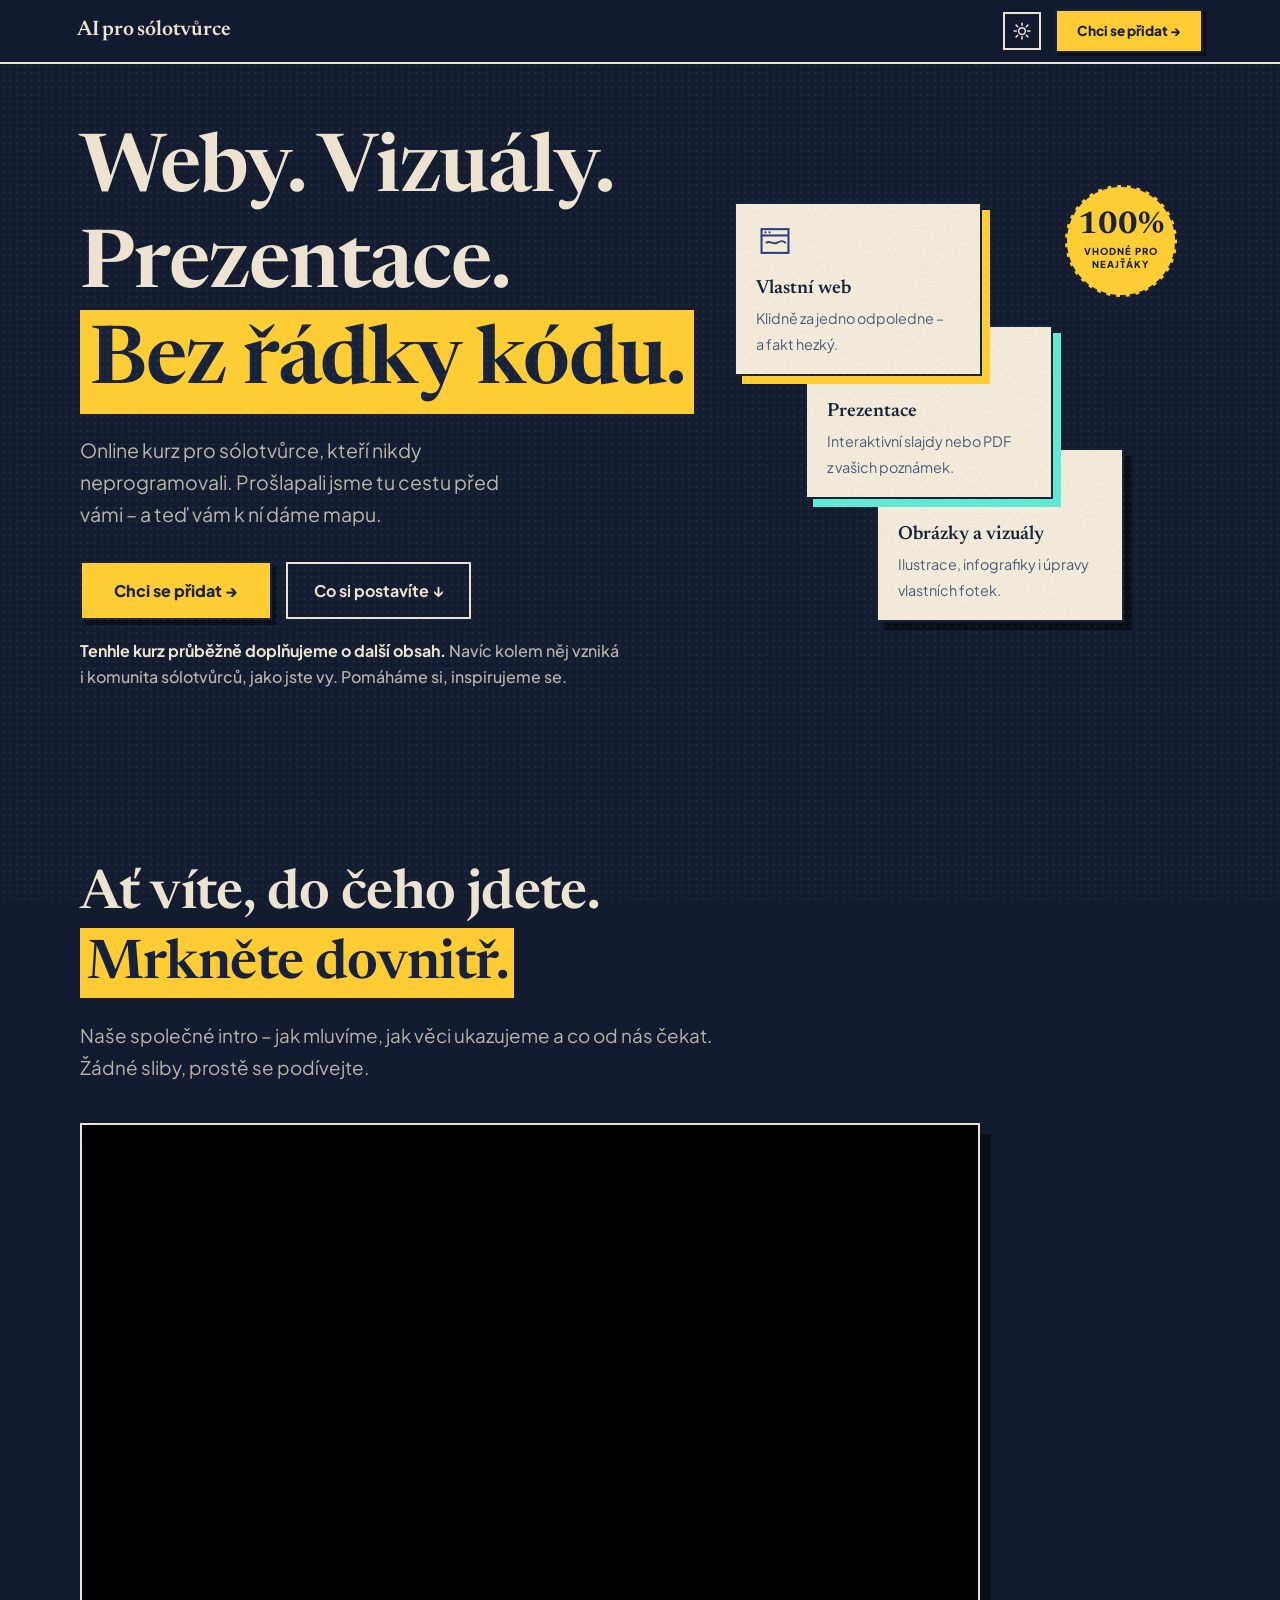
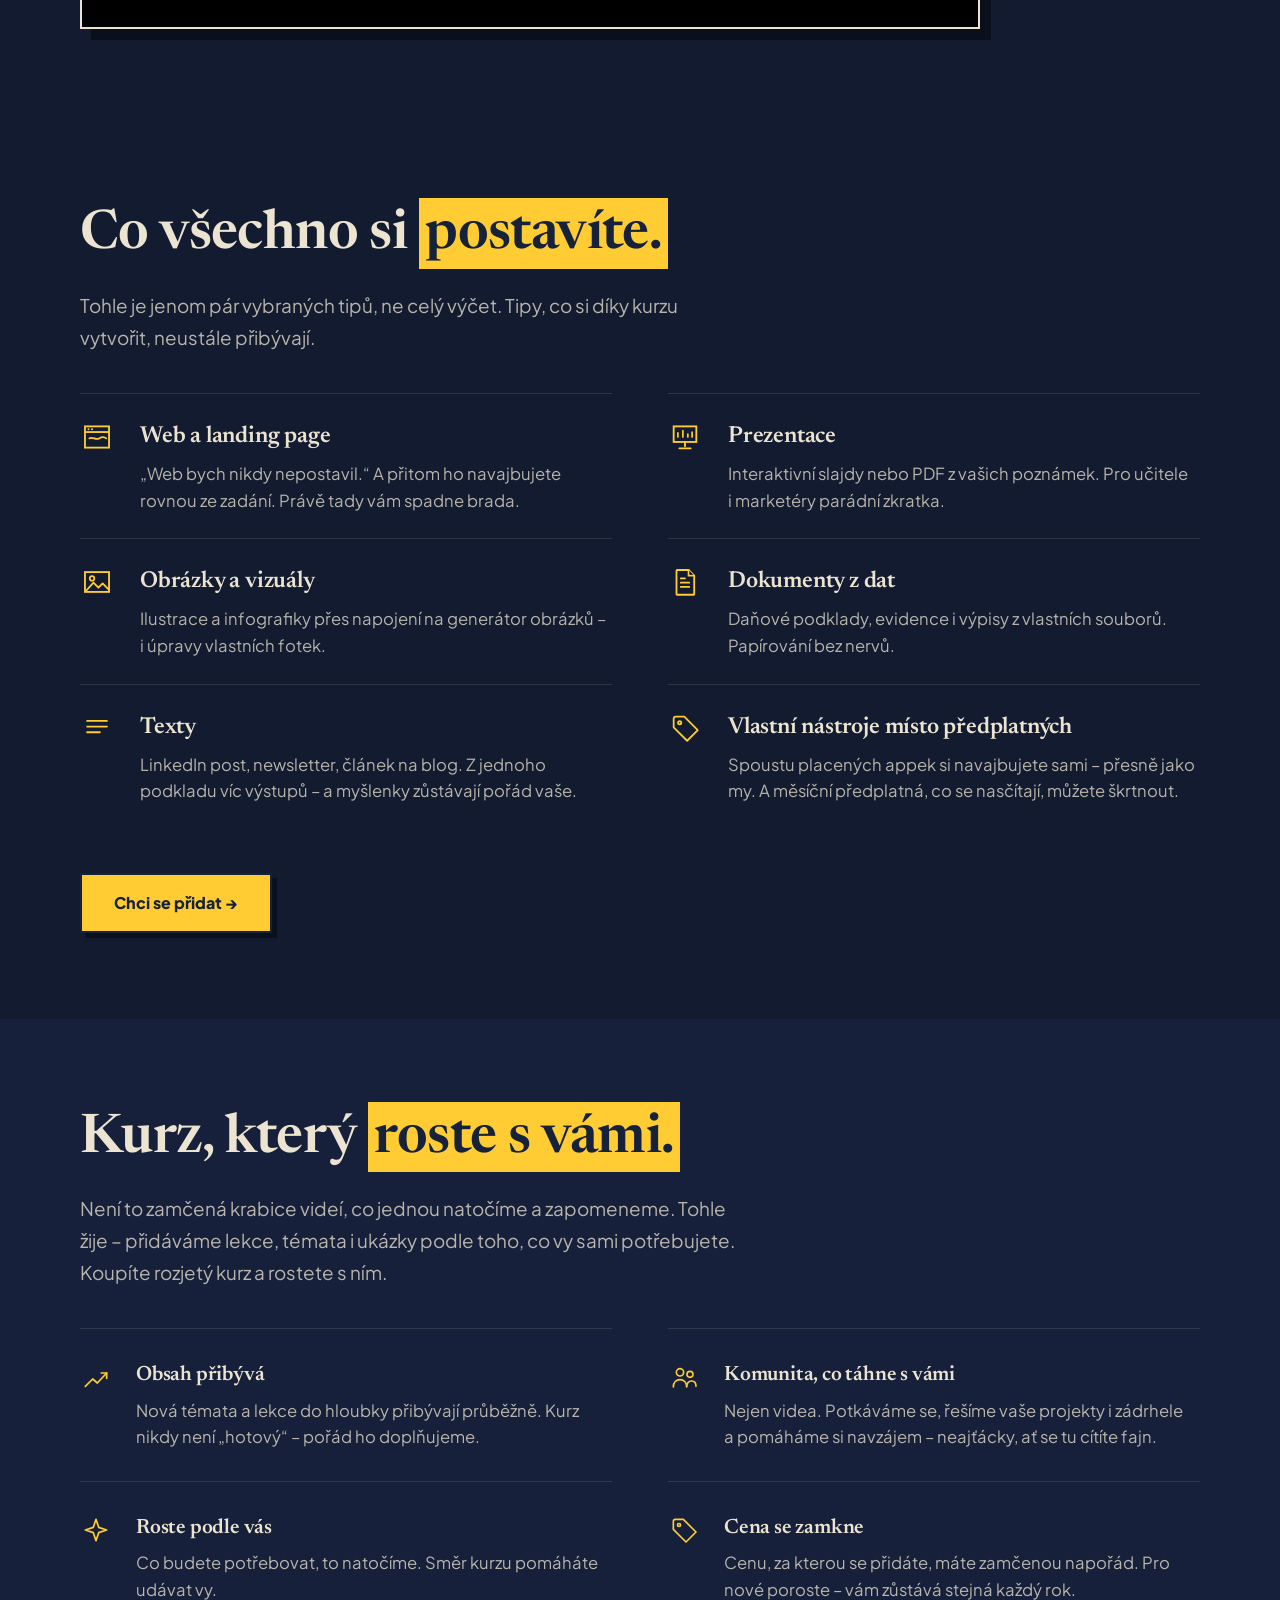
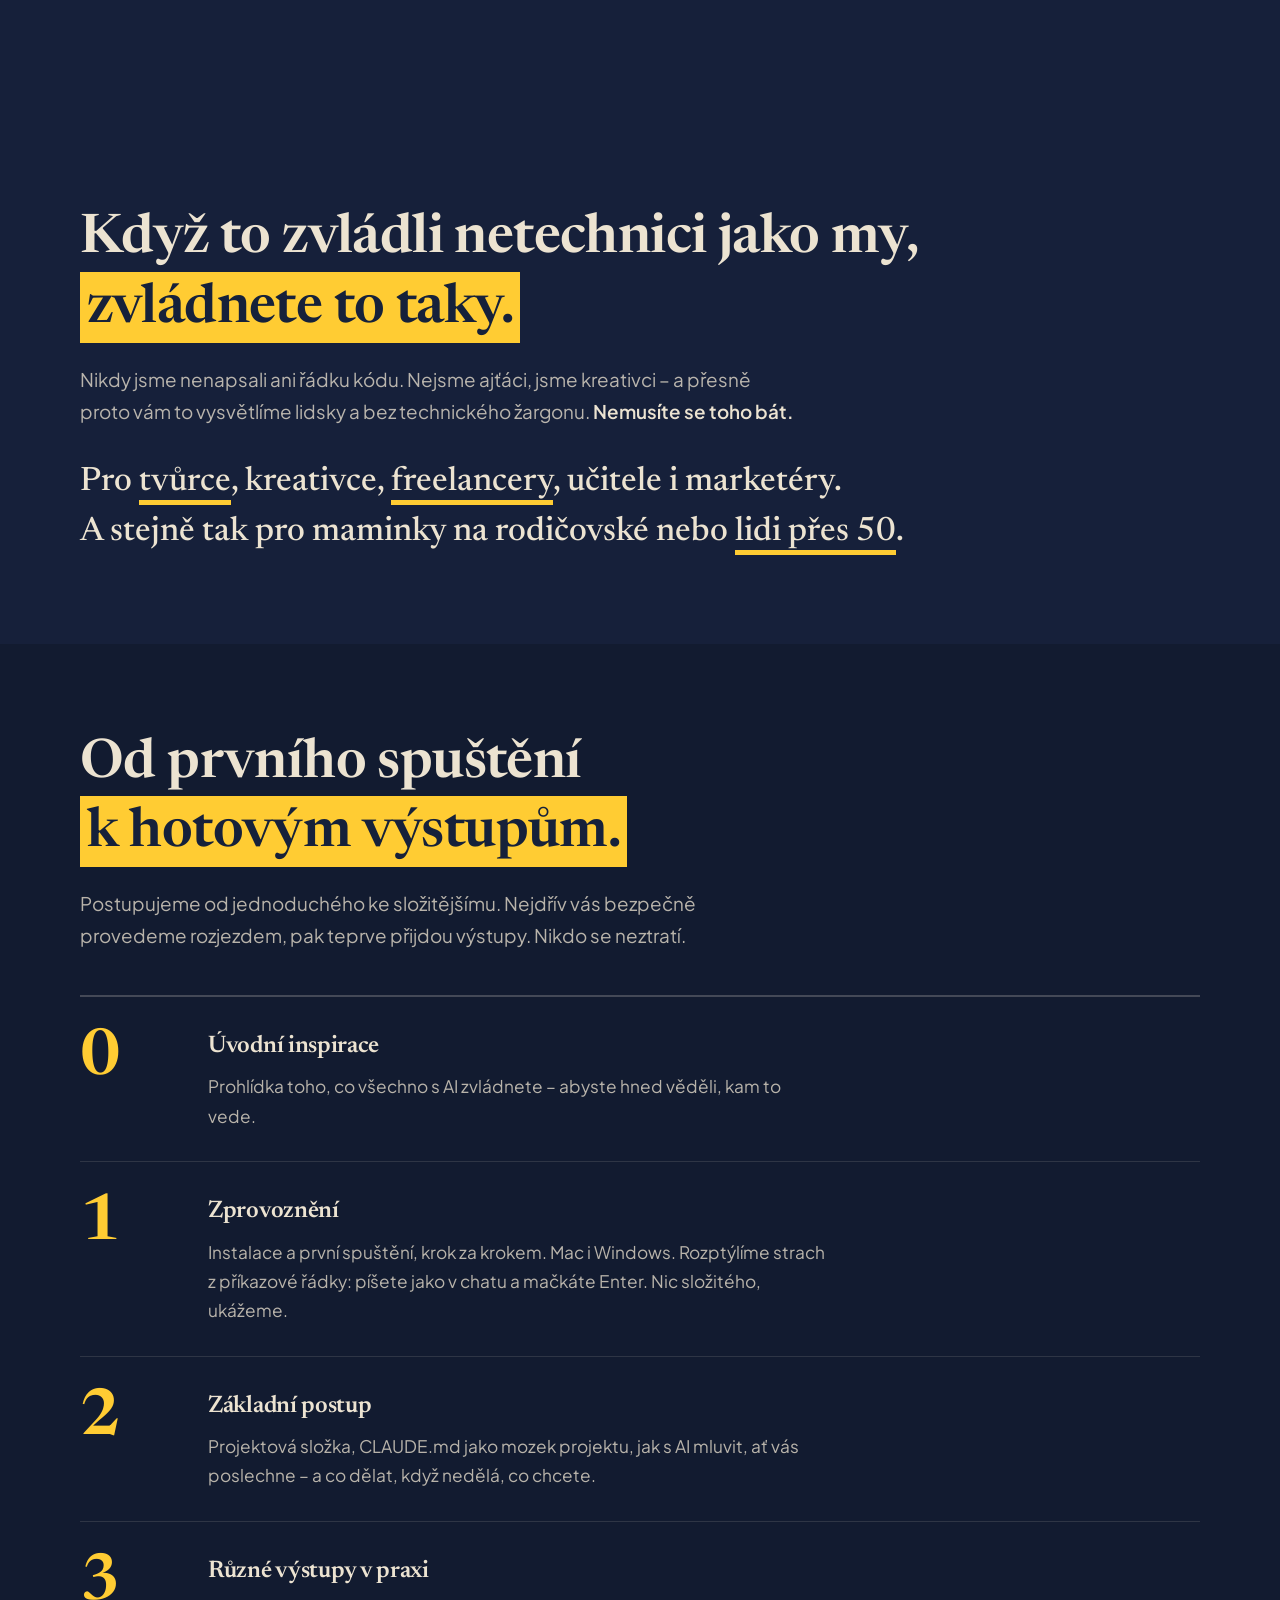
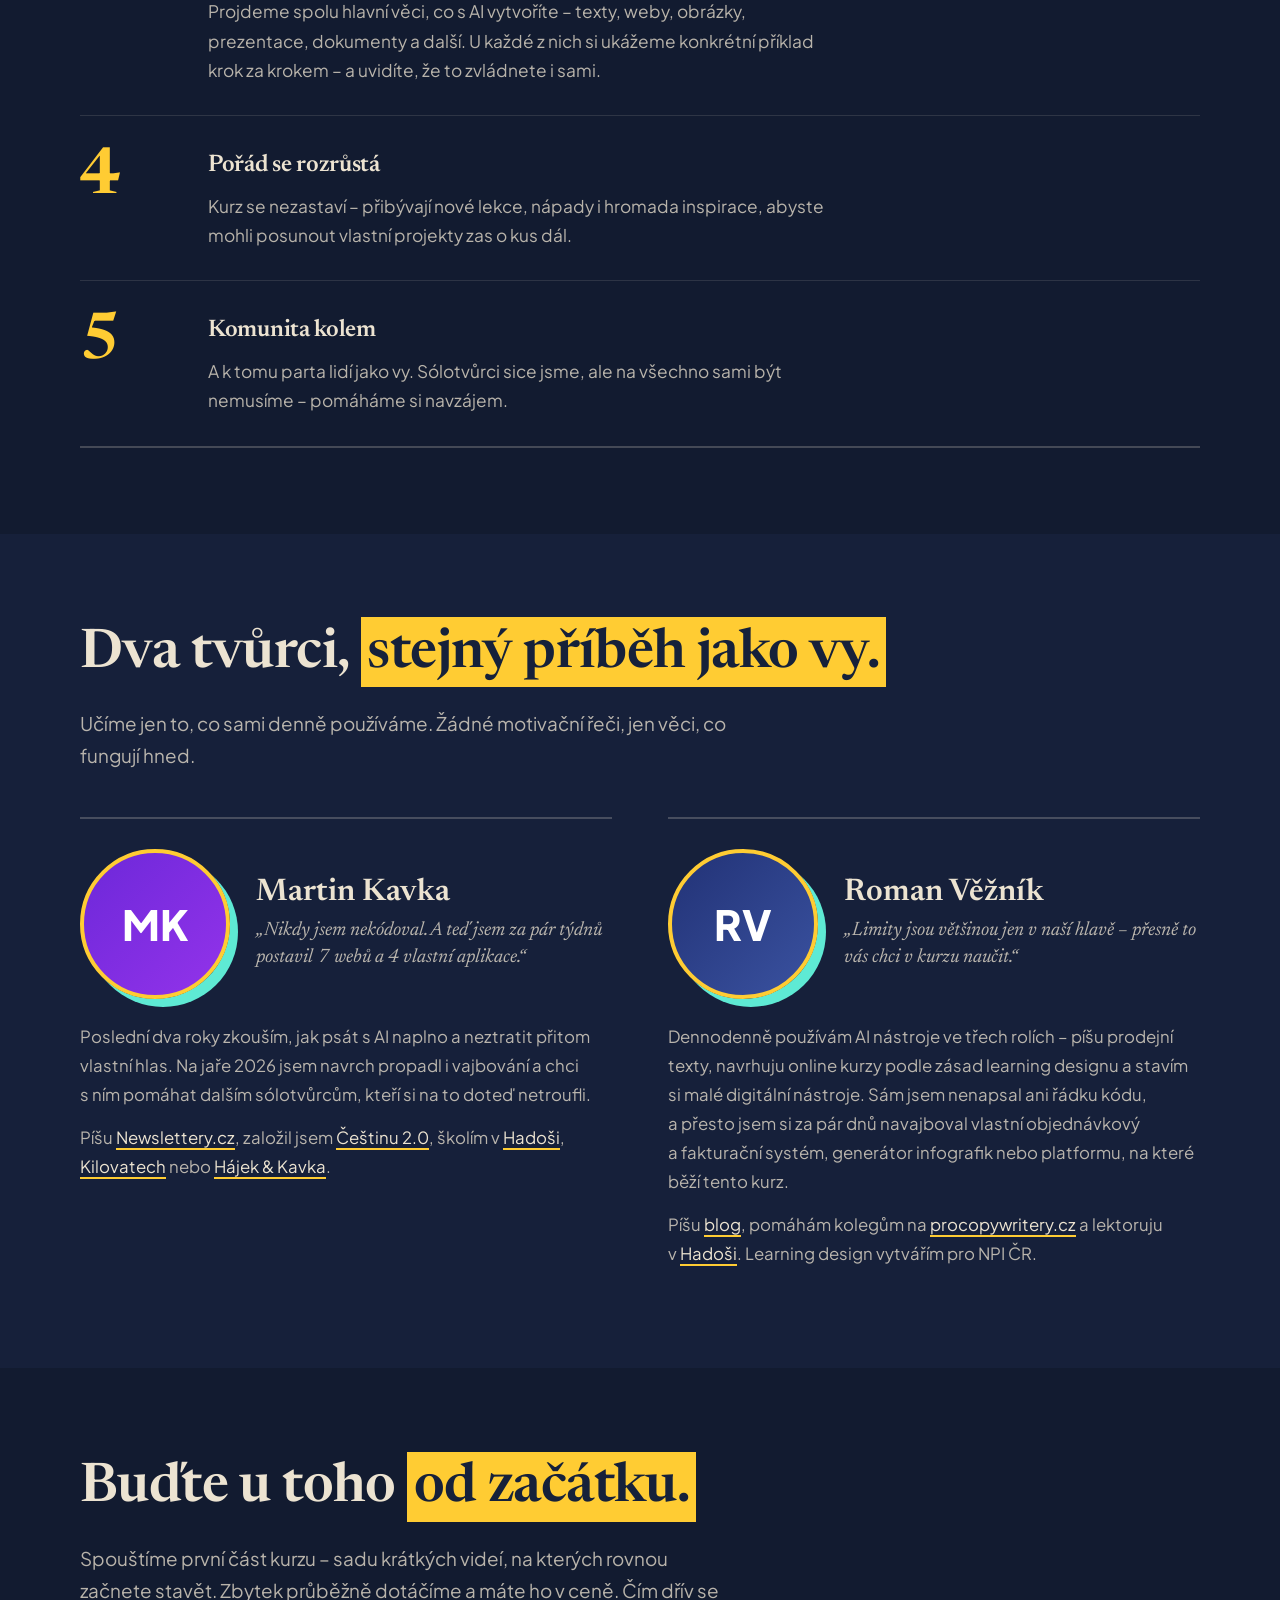
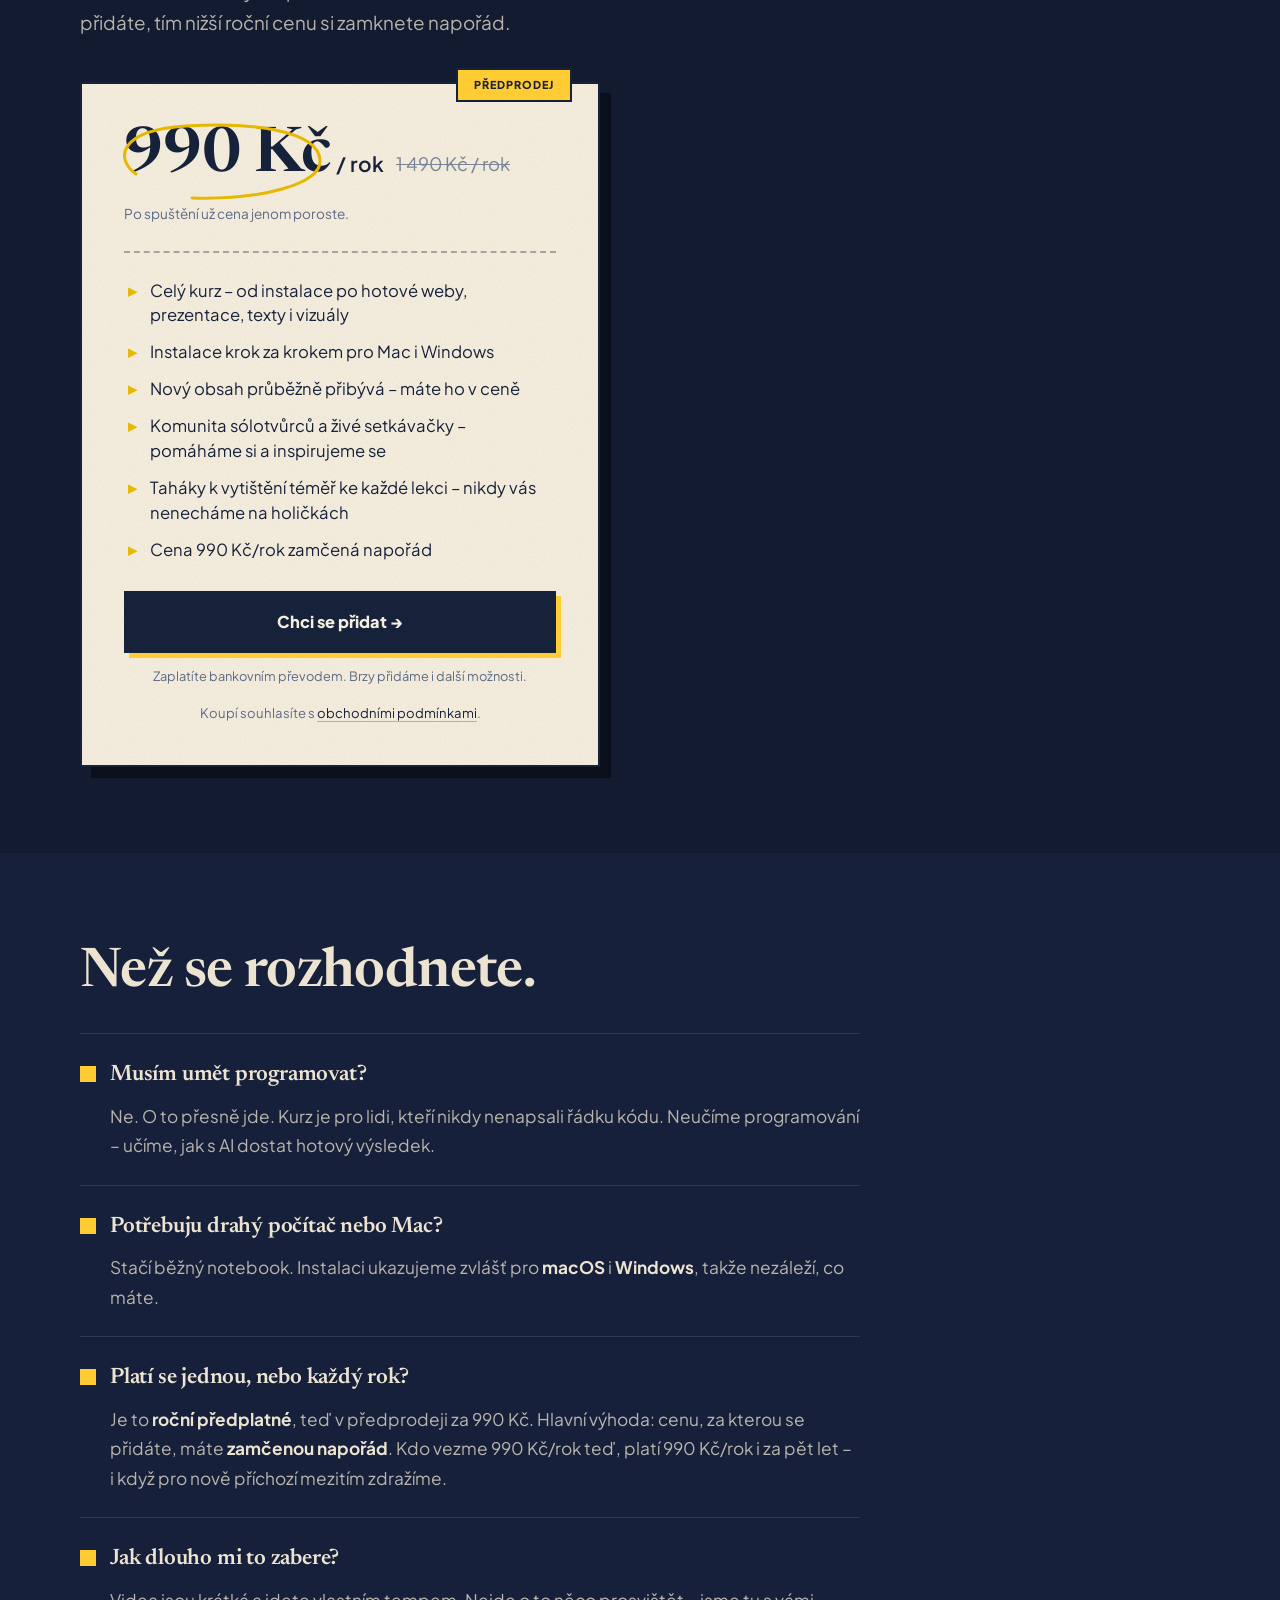
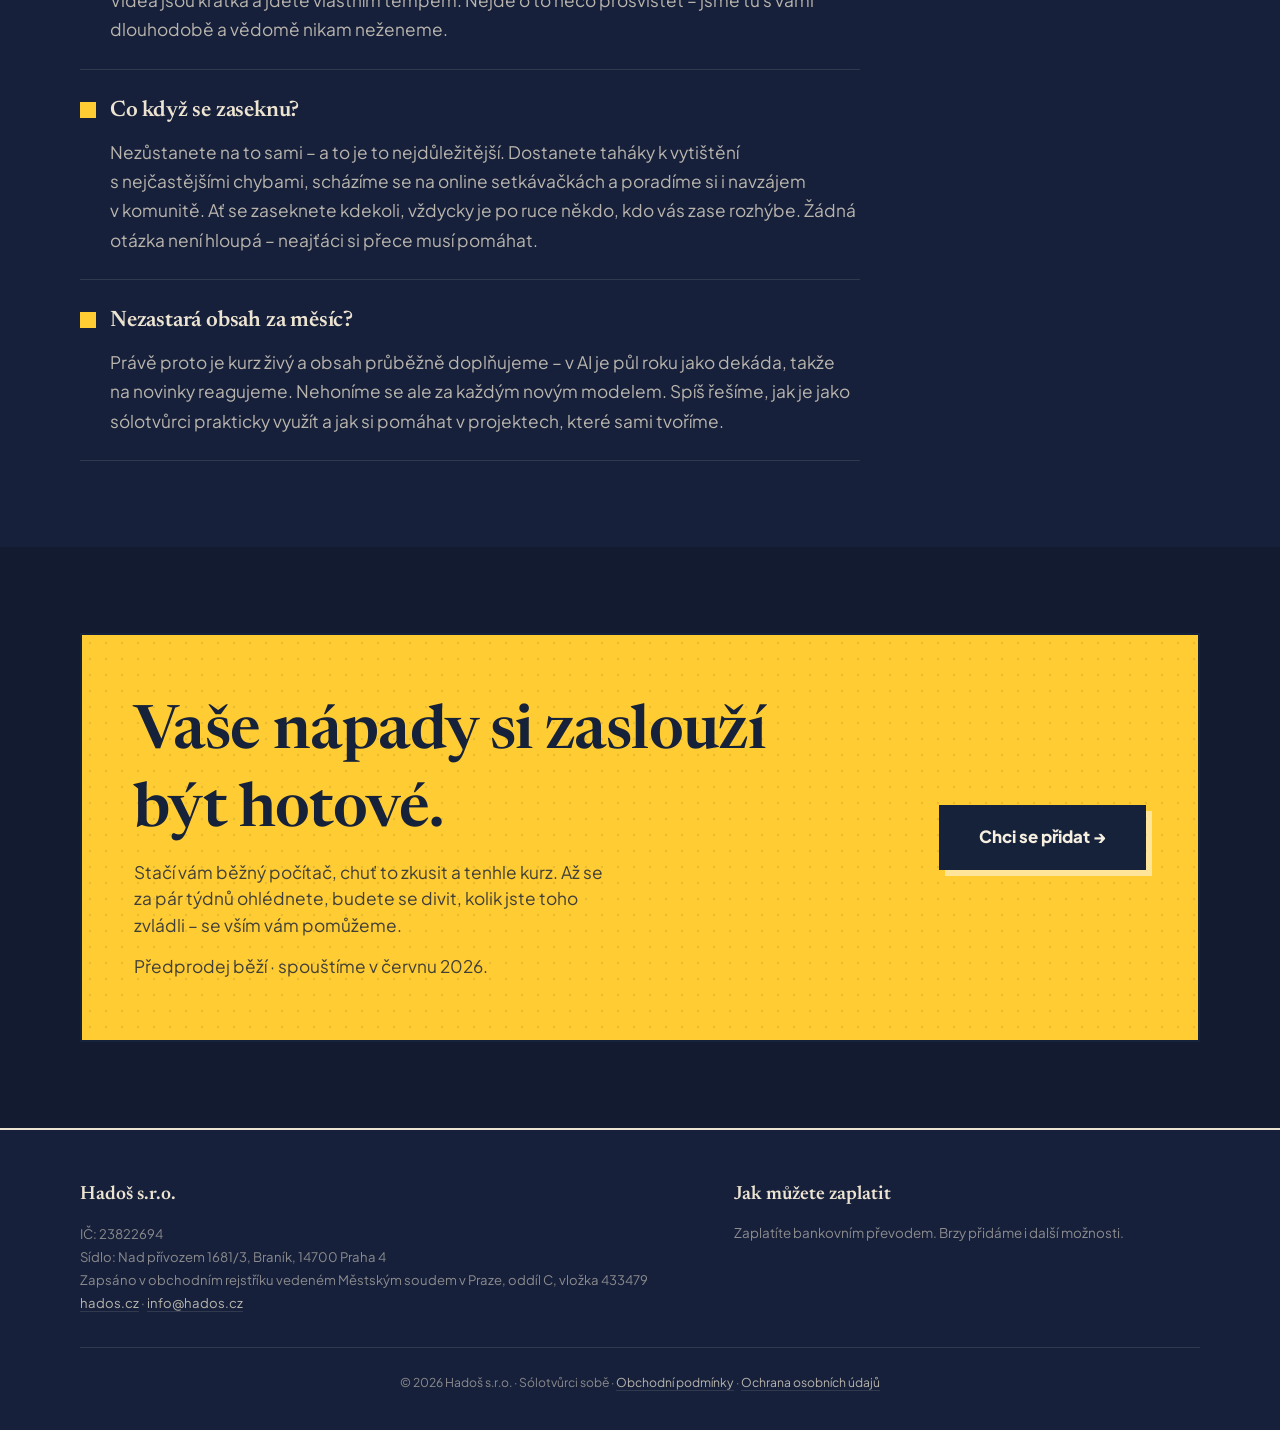
==== commit fb3c01ec: "Roman: citace u fotky = 'Limity jsou jen v naší hlavě...'; pryč z medailonku (bez duplicity)" ====
--- a/index-v5.html
+++ b/index-v5.html
@@ -475,11 +475,11 @@
                onerror="this.outerHTML='<div class=\'bio-photo\' style=\'background:linear-gradient(135deg,#223276,#3a52a0);display:flex;align-items:center;justify-content:center;font-size:2.6rem;font-weight:800;color:white;min-width:150px;\'>RV</div>'">
           <div>
             <div class="bio-name">Roman Věžník</div>
-            <div class="bio-kicker">„Kreativec, co si staví vlastní nástroje. Taky bez kódu.&#8220;</div>
+            <div class="bio-kicker">„Limity jsou většinou jen v&nbsp;naší hlavě – přesně to vás chci v&nbsp;kurzu naučit.&#8220;</div>
           </div>
         </div>
         <p>Dennodenně používám AI nástroje ve&nbsp;třech rolích – píšu prodejní texty, navrhuju online kurzy podle zásad learning designu a&nbsp;stavím si malé digitální nástroje. Sám jsem nenapsal ani řádku kódu, a&nbsp;přesto jsem si za&nbsp;pár dnů navajboval vlastní objednávkový a&nbsp;fakturační systém, generátor infografik nebo platformu, na&nbsp;které běží tento kurz.</p>
-        <p>Píšu <a href="https://veznik.cz/blog" target="_blank" rel="noopener">blog</a>, pomáhám kolegům na&nbsp;<a href="https://procopywritery.cz" target="_blank" rel="noopener">procopywritery.cz</a> a&nbsp;lektoruju v&nbsp;<a href="https://hados.cz" target="_blank" rel="noopener">Hadoši</a>. Learning design vytvářím pro&nbsp;NPI&nbsp;ČR. A&nbsp;přišel jsem na&nbsp;to, že limity jsou většinou jen v&nbsp;naší hlavě – přesně to vás chci v&nbsp;kurzu naučit.</p>
+        <p>Píšu <a href="https://veznik.cz/blog" target="_blank" rel="noopener">blog</a>, pomáhám kolegům na&nbsp;<a href="https://procopywritery.cz" target="_blank" rel="noopener">procopywritery.cz</a> a&nbsp;lektoruju v&nbsp;<a href="https://hados.cz" target="_blank" rel="noopener">Hadoši</a>. Learning design vytvářím pro&nbsp;NPI&nbsp;ČR.</p>
       </div>
     </div>
   </div>
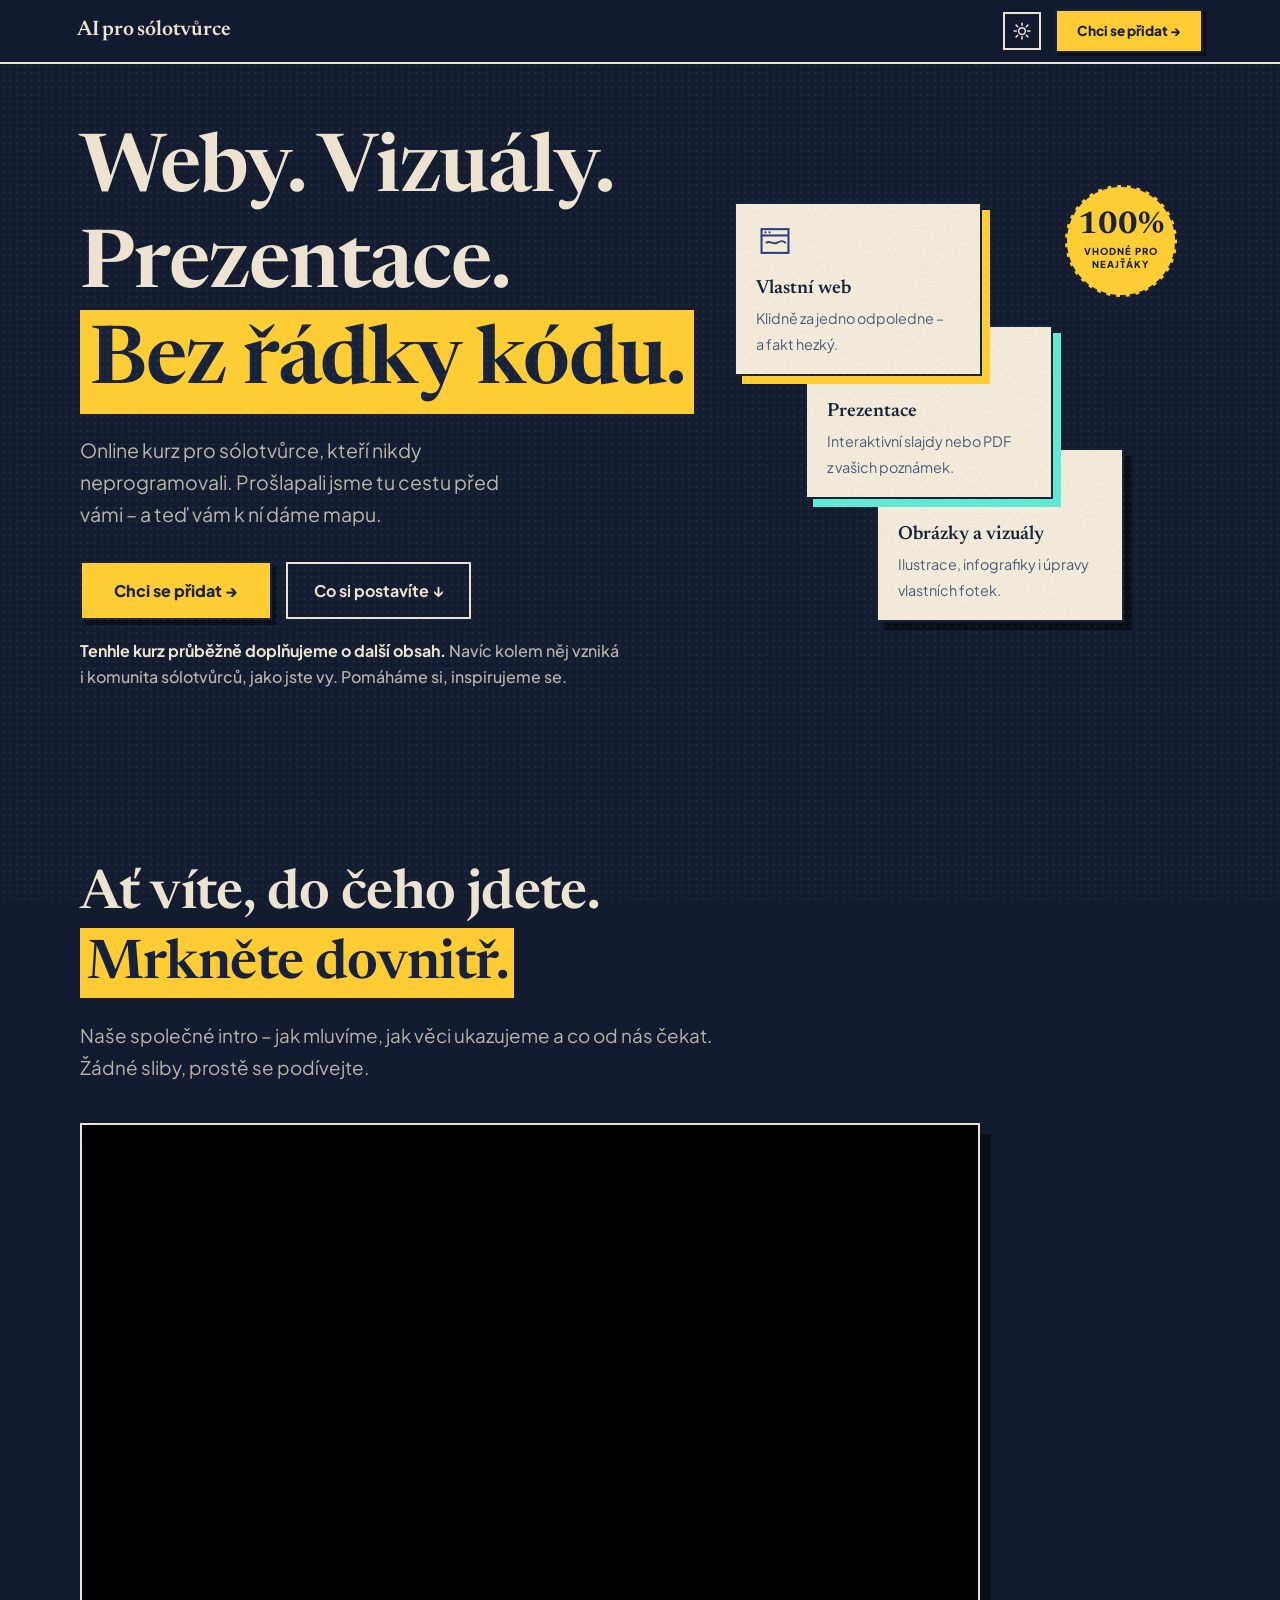
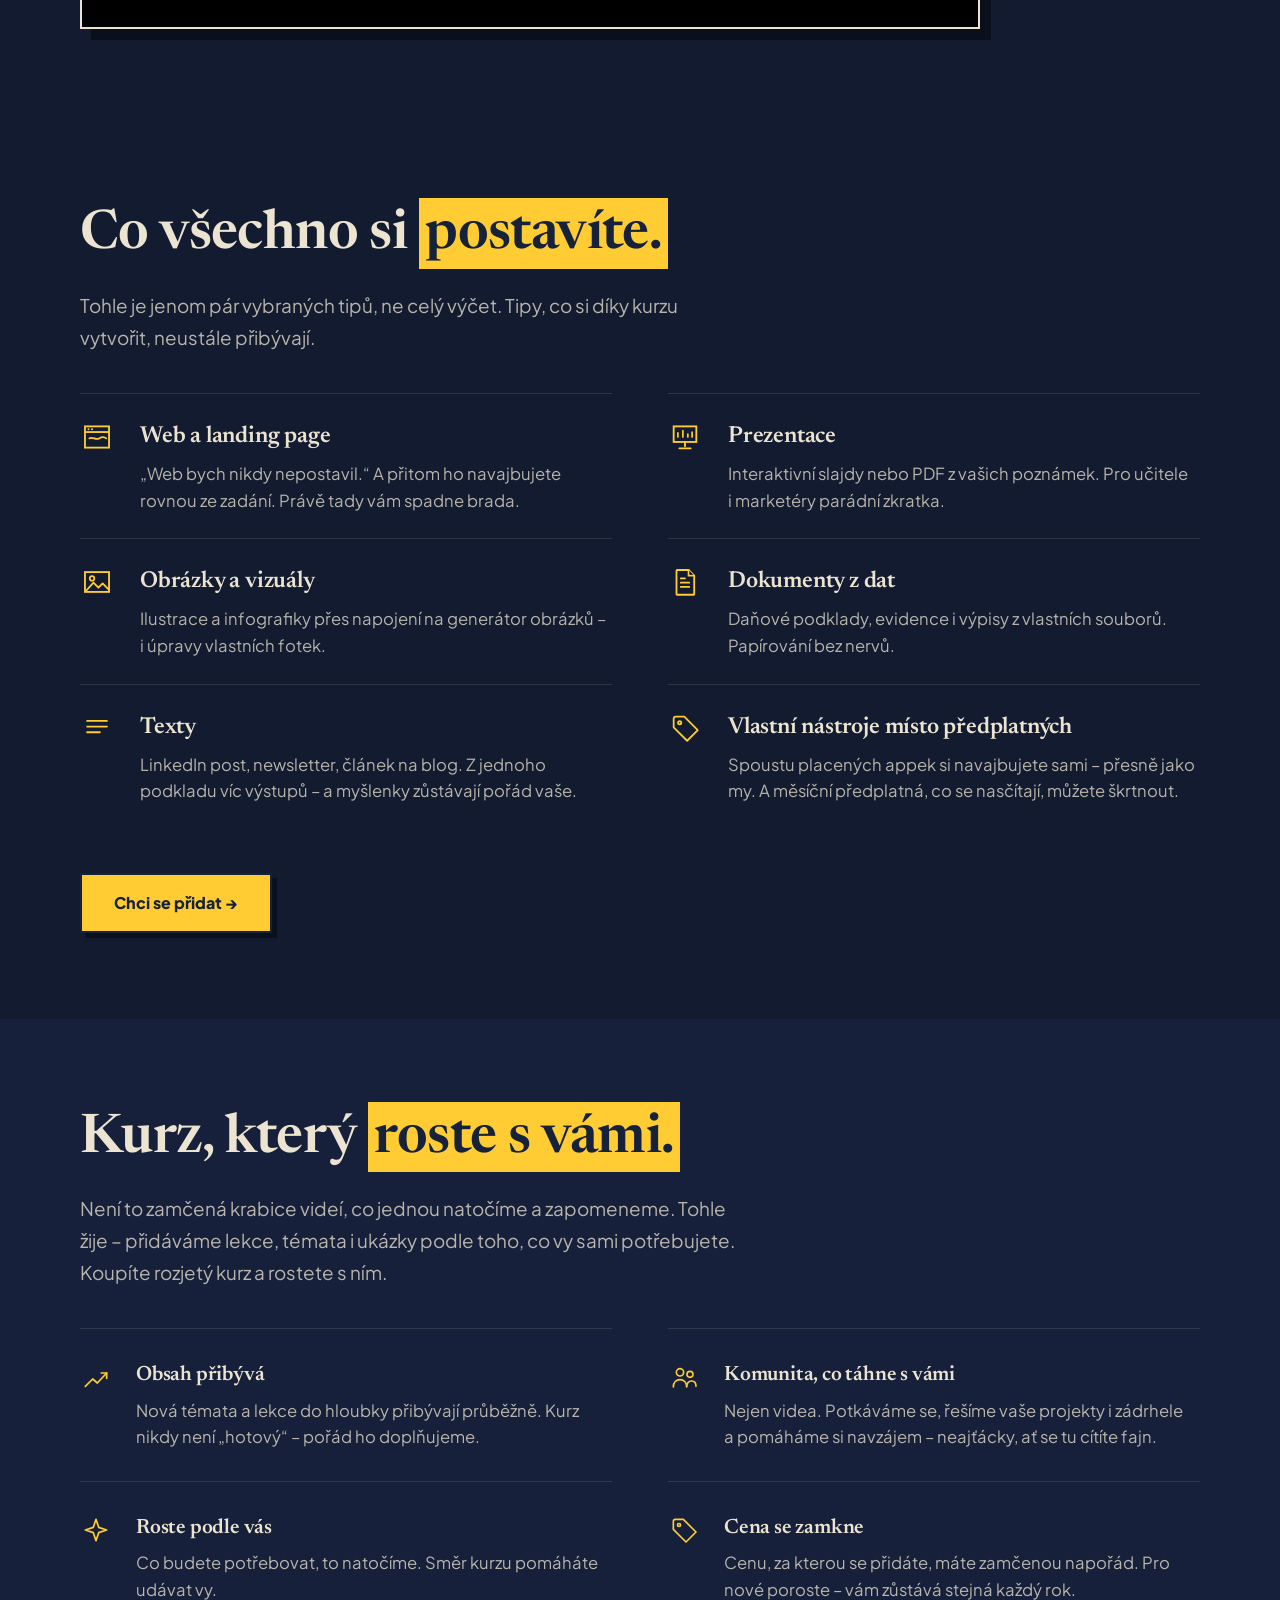
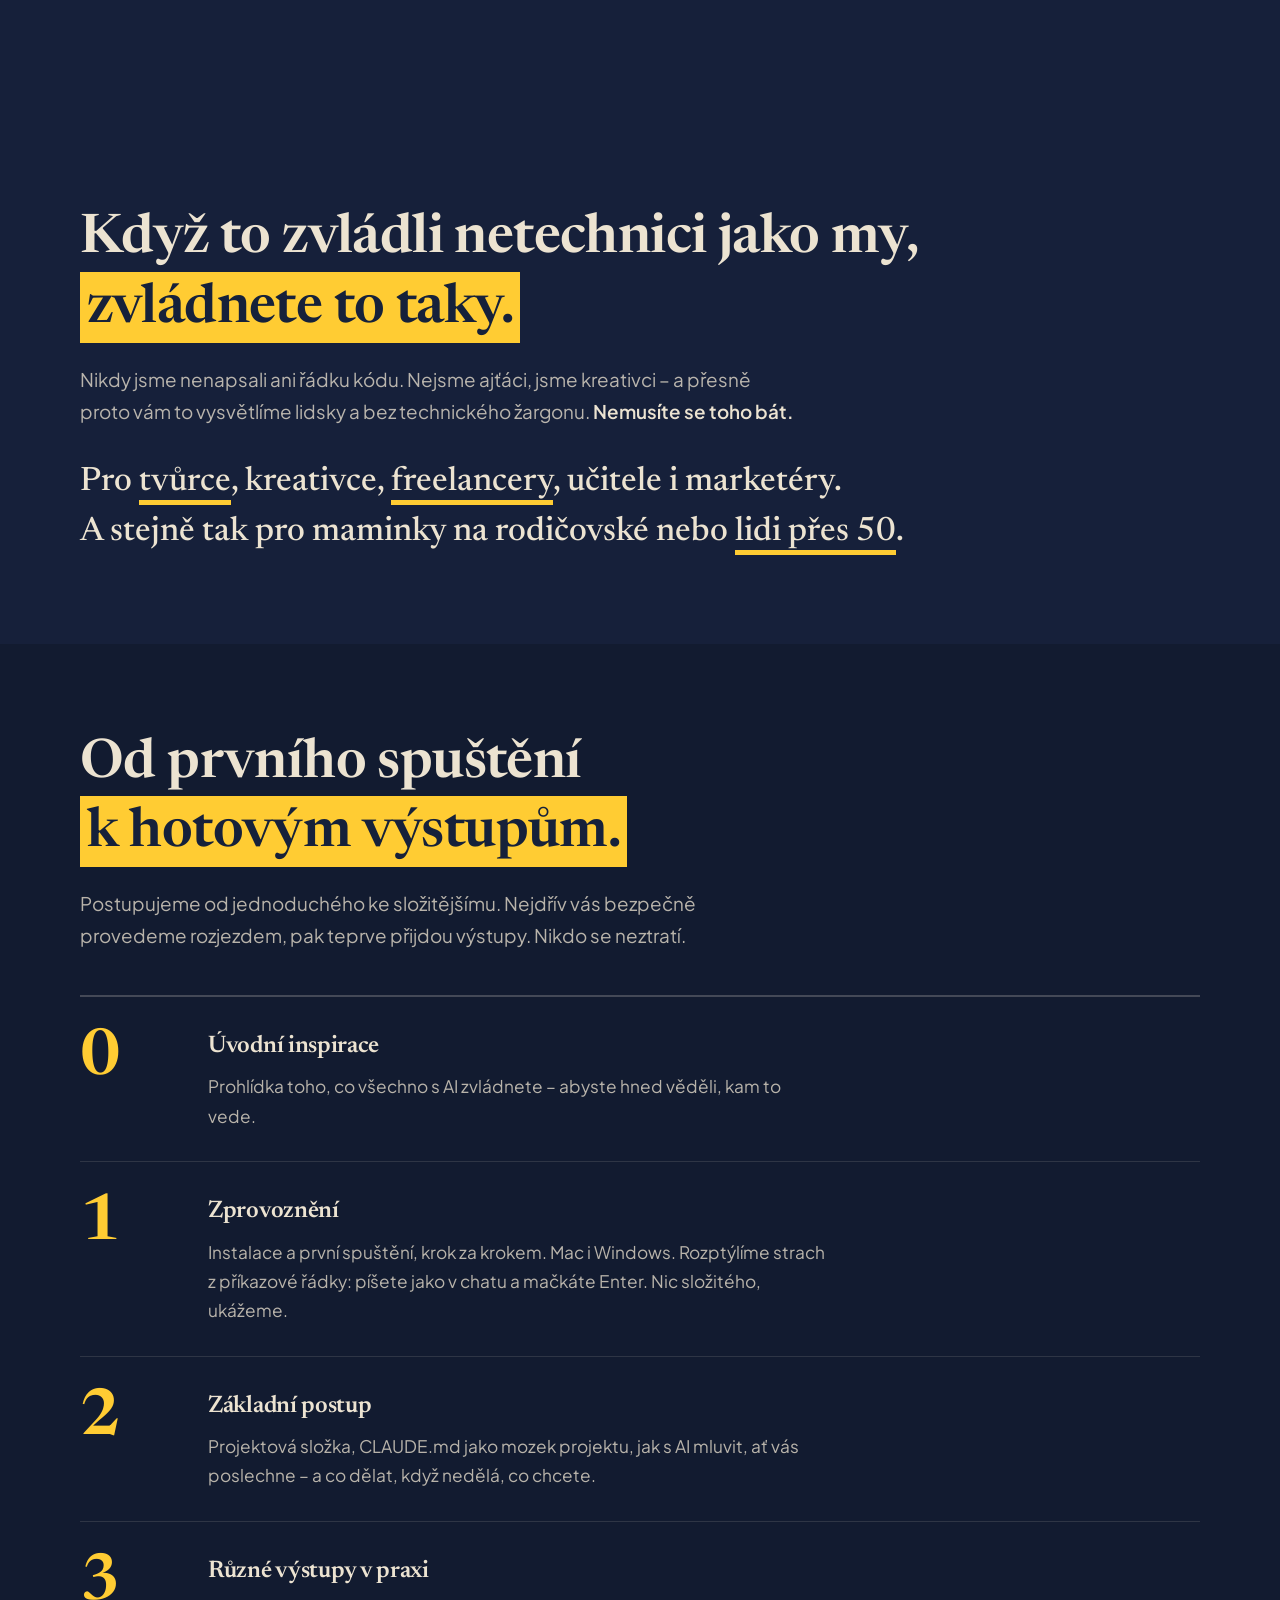
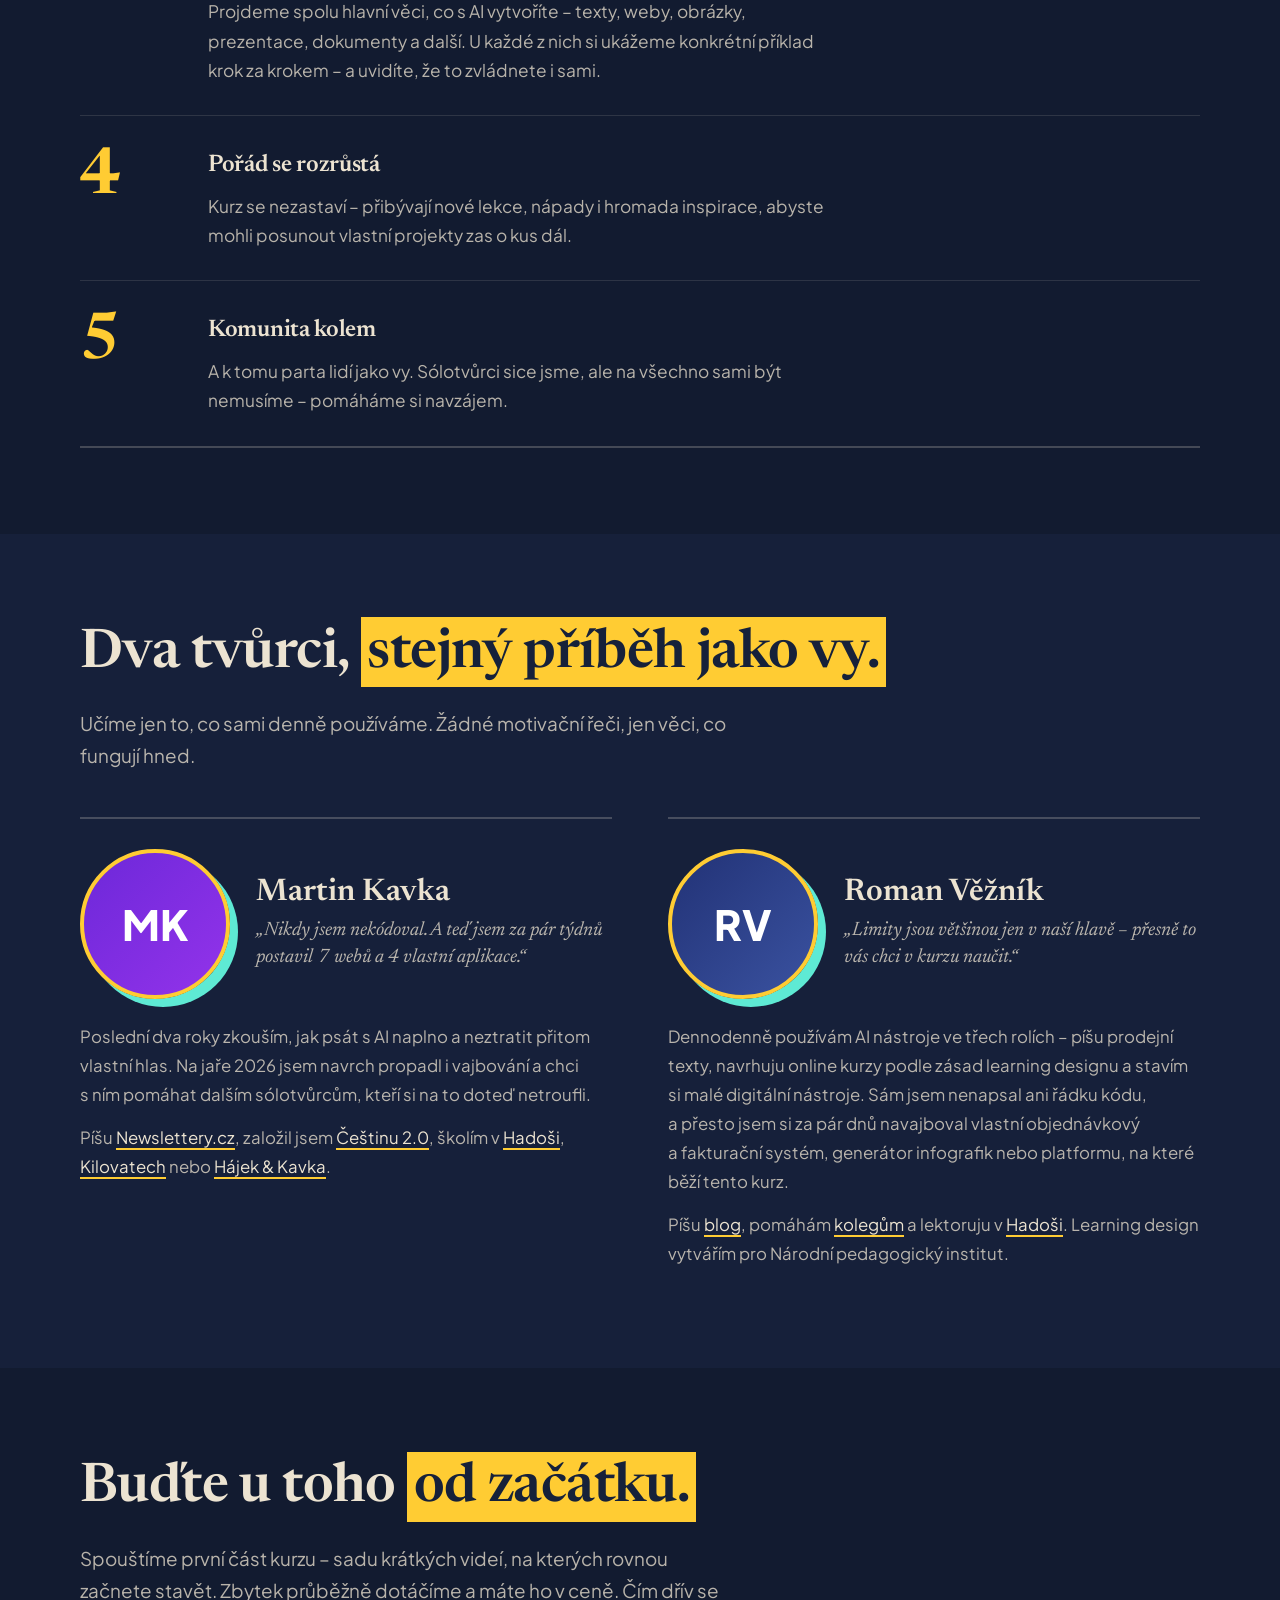
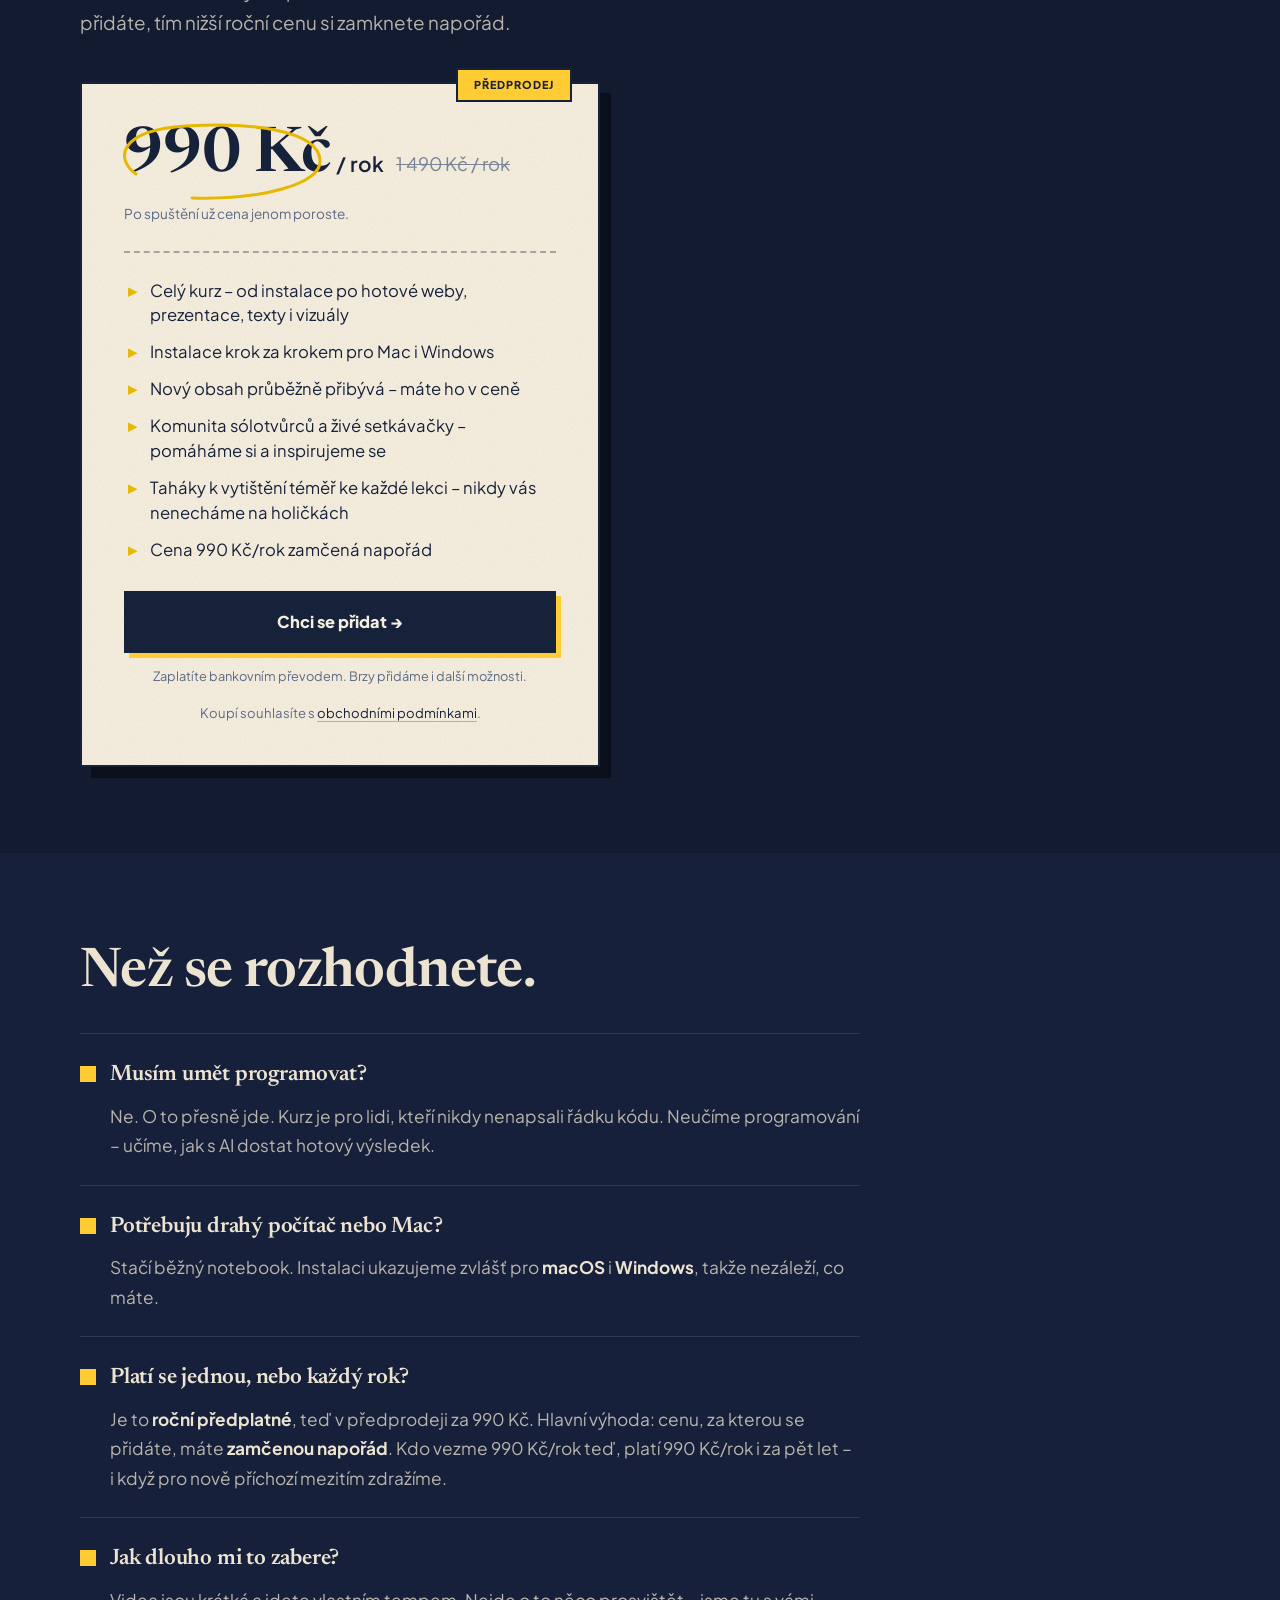
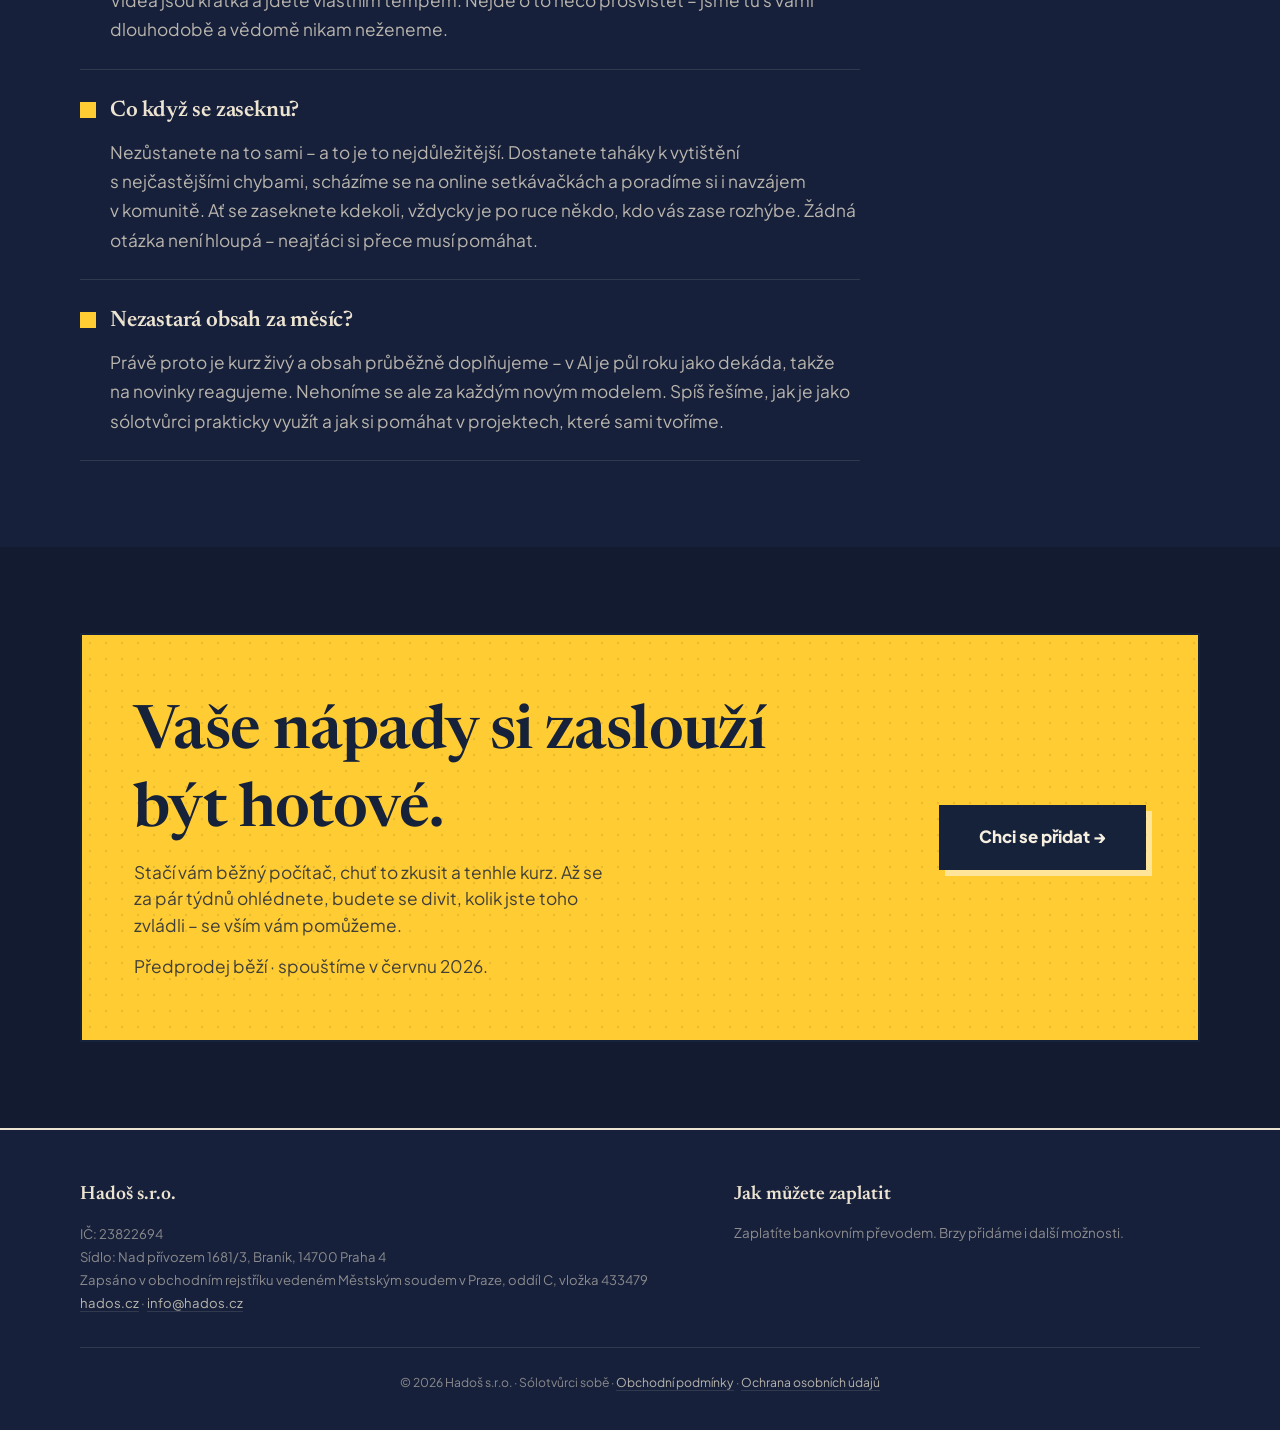
==== commit 3e4a3602: "Roman bio: NPI ČR rozepsáno na Národní pedagogický institut" ====
--- a/index-v5.html
+++ b/index-v5.html
@@ -479,7 +479,7 @@
           </div>
         </div>
         <p>Dennodenně používám AI nástroje ve&nbsp;třech rolích – píšu prodejní texty, navrhuju online kurzy podle zásad learning designu a&nbsp;stavím si malé digitální nástroje. Sám jsem nenapsal ani řádku kódu, a&nbsp;přesto jsem si za&nbsp;pár dnů navajboval vlastní objednávkový a&nbsp;fakturační systém, generátor infografik nebo platformu, na&nbsp;které běží tento kurz.</p>
-        <p>Píšu <a href="https://veznik.cz/blog" target="_blank" rel="noopener">blog</a>, pomáhám kolegům na&nbsp;<a href="https://procopywritery.cz" target="_blank" rel="noopener">procopywritery.cz</a> a&nbsp;lektoruju v&nbsp;<a href="https://hados.cz" target="_blank" rel="noopener">Hadoši</a>. Learning design vytvářím pro&nbsp;NPI&nbsp;ČR.</p>
+        <p>Píšu <a href="https://veznik.cz/blog" target="_blank" rel="noopener">blog</a>, pomáhám <a href="https://procopywritery.cz" target="_blank" rel="noopener">kolegům</a> a&nbsp;lektoruju v&nbsp;<a href="https://hados.cz" target="_blank" rel="noopener">Hadoši</a>. Learning design vytvářím pro&nbsp;Národní pedagogický institut.</p>
       </div>
     </div>
   </div>
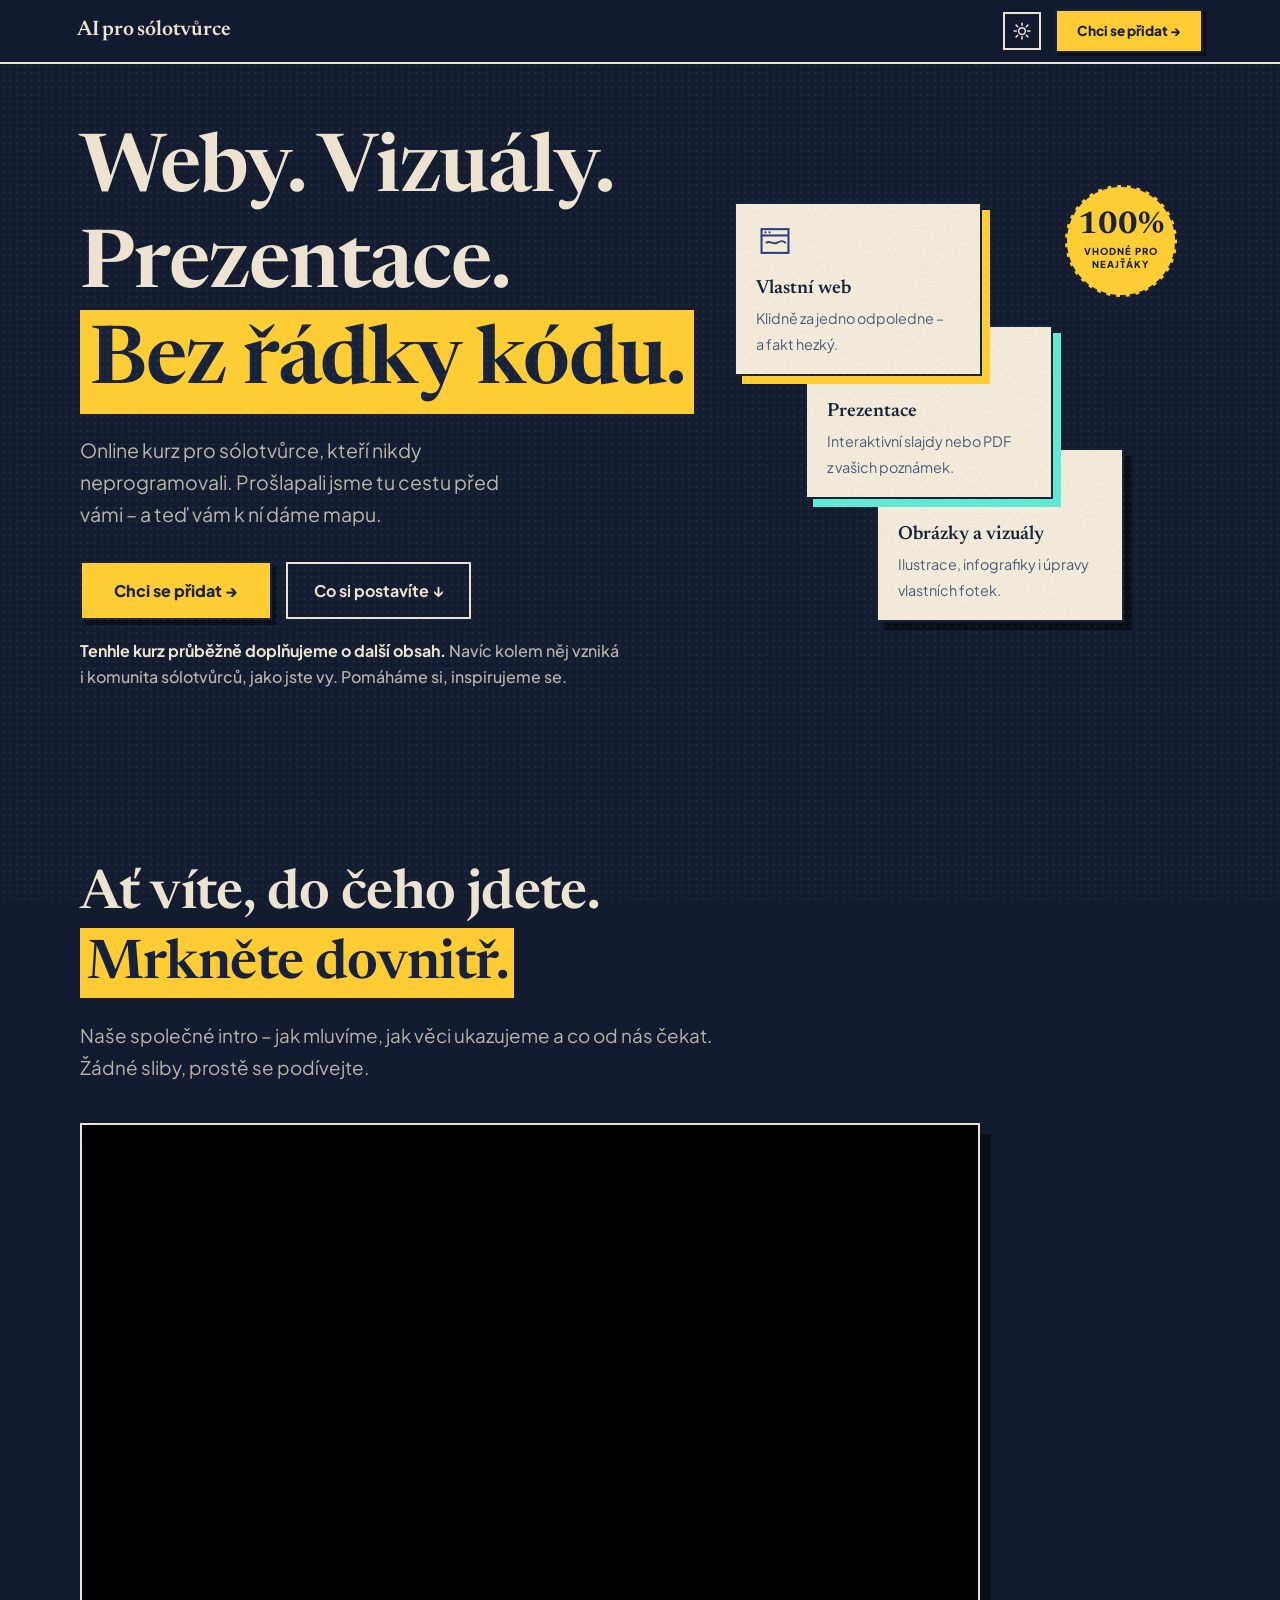
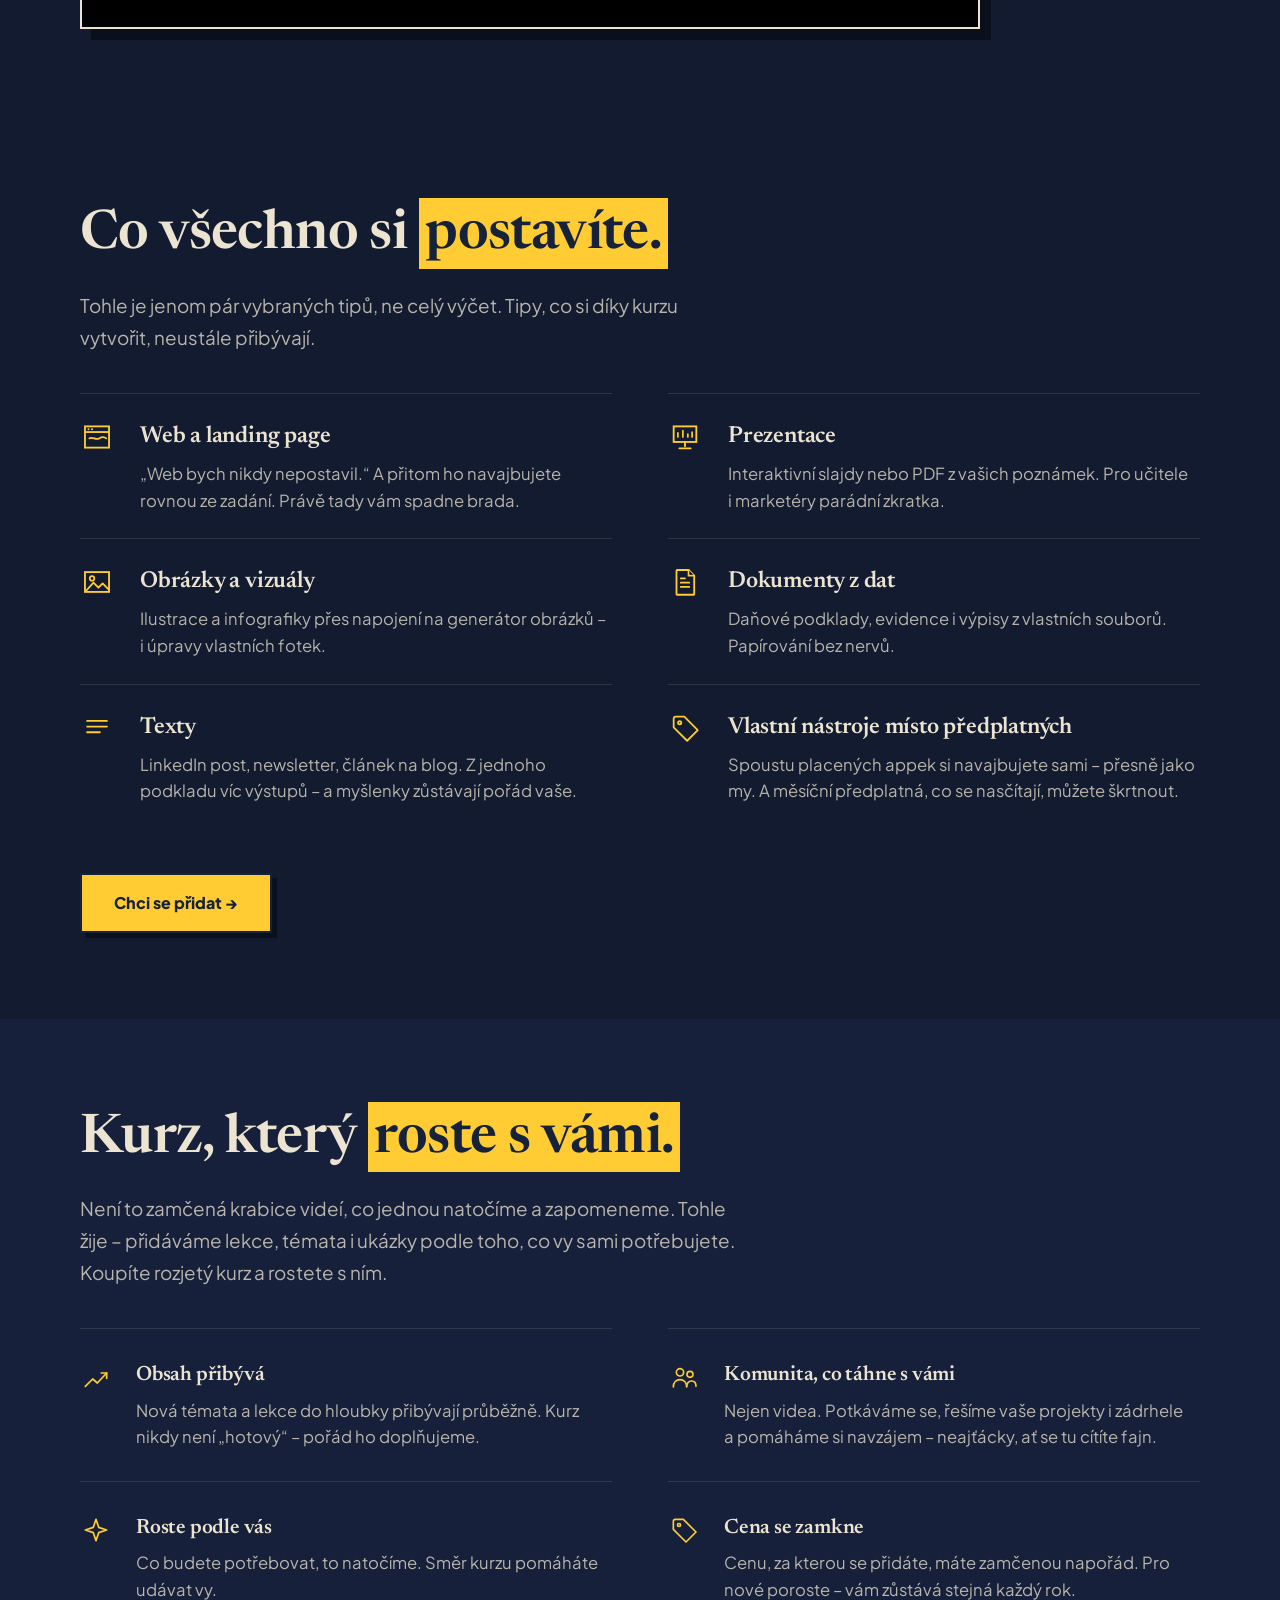
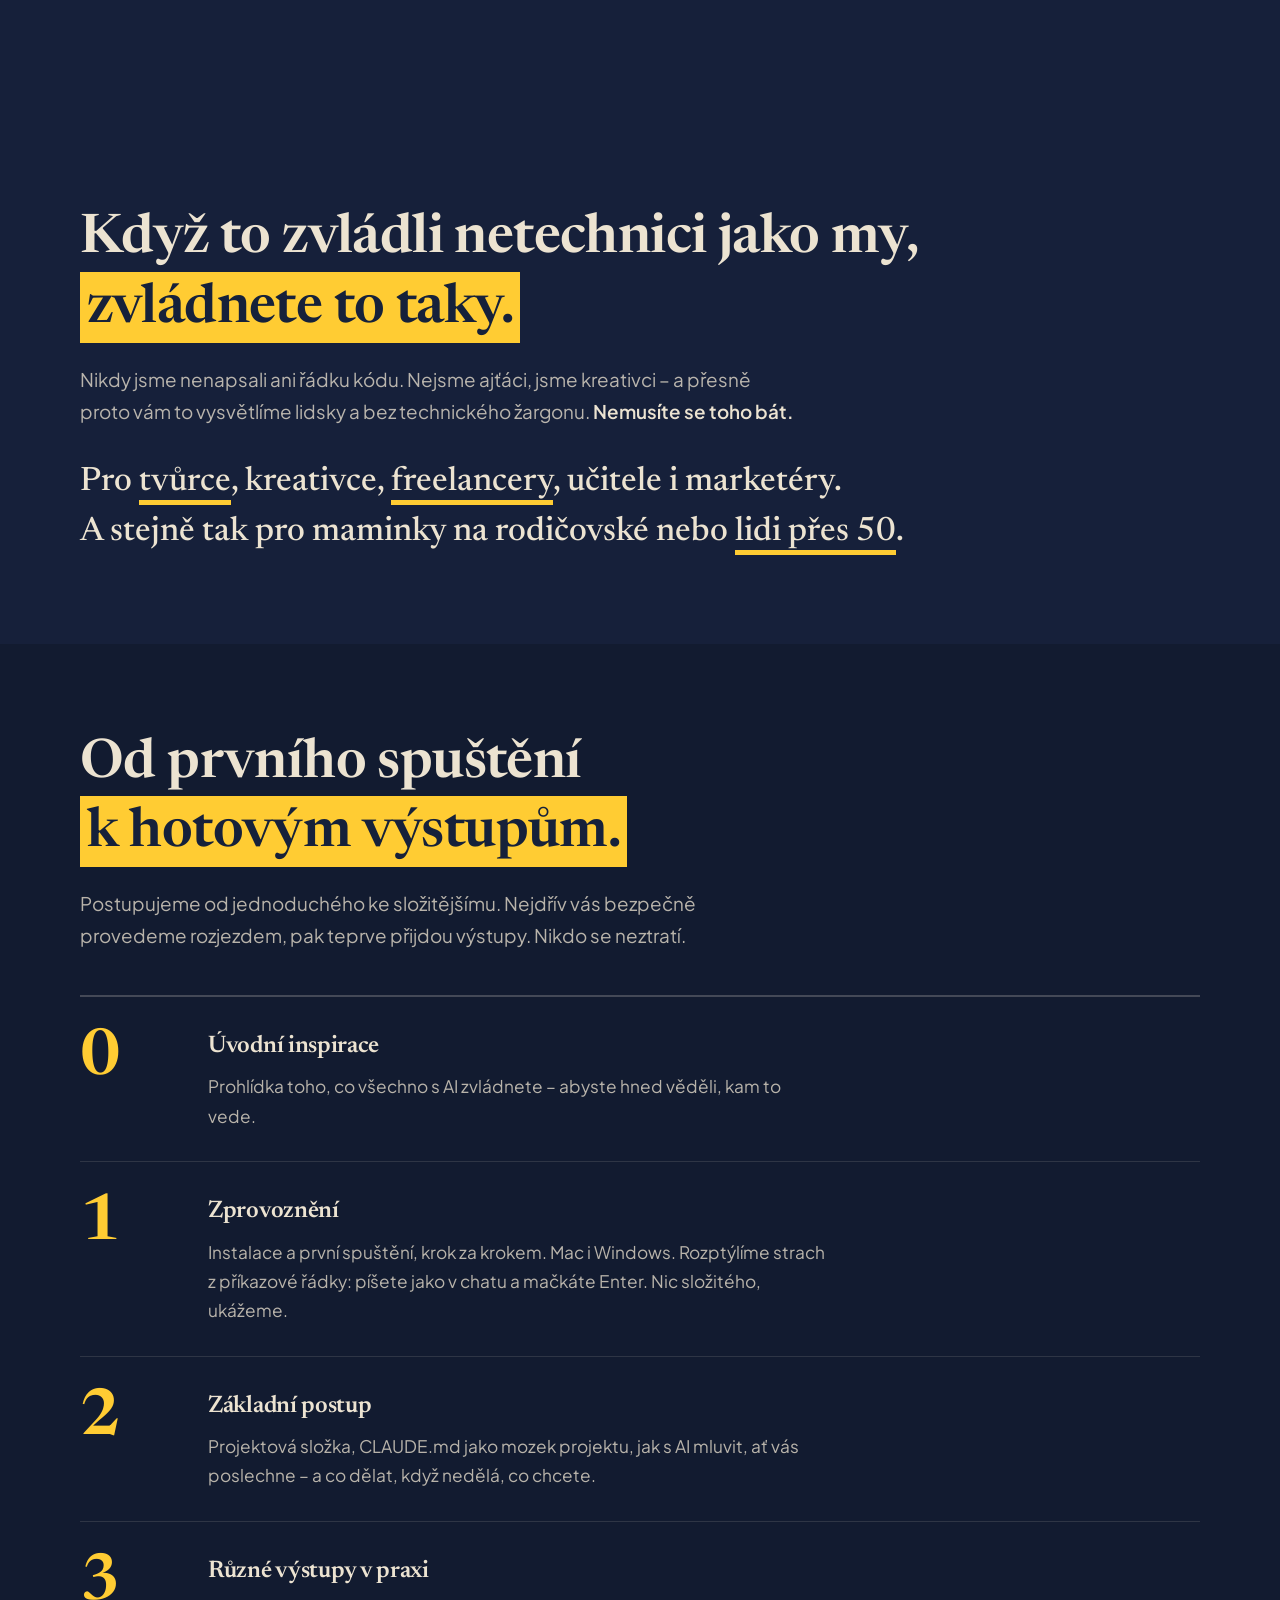
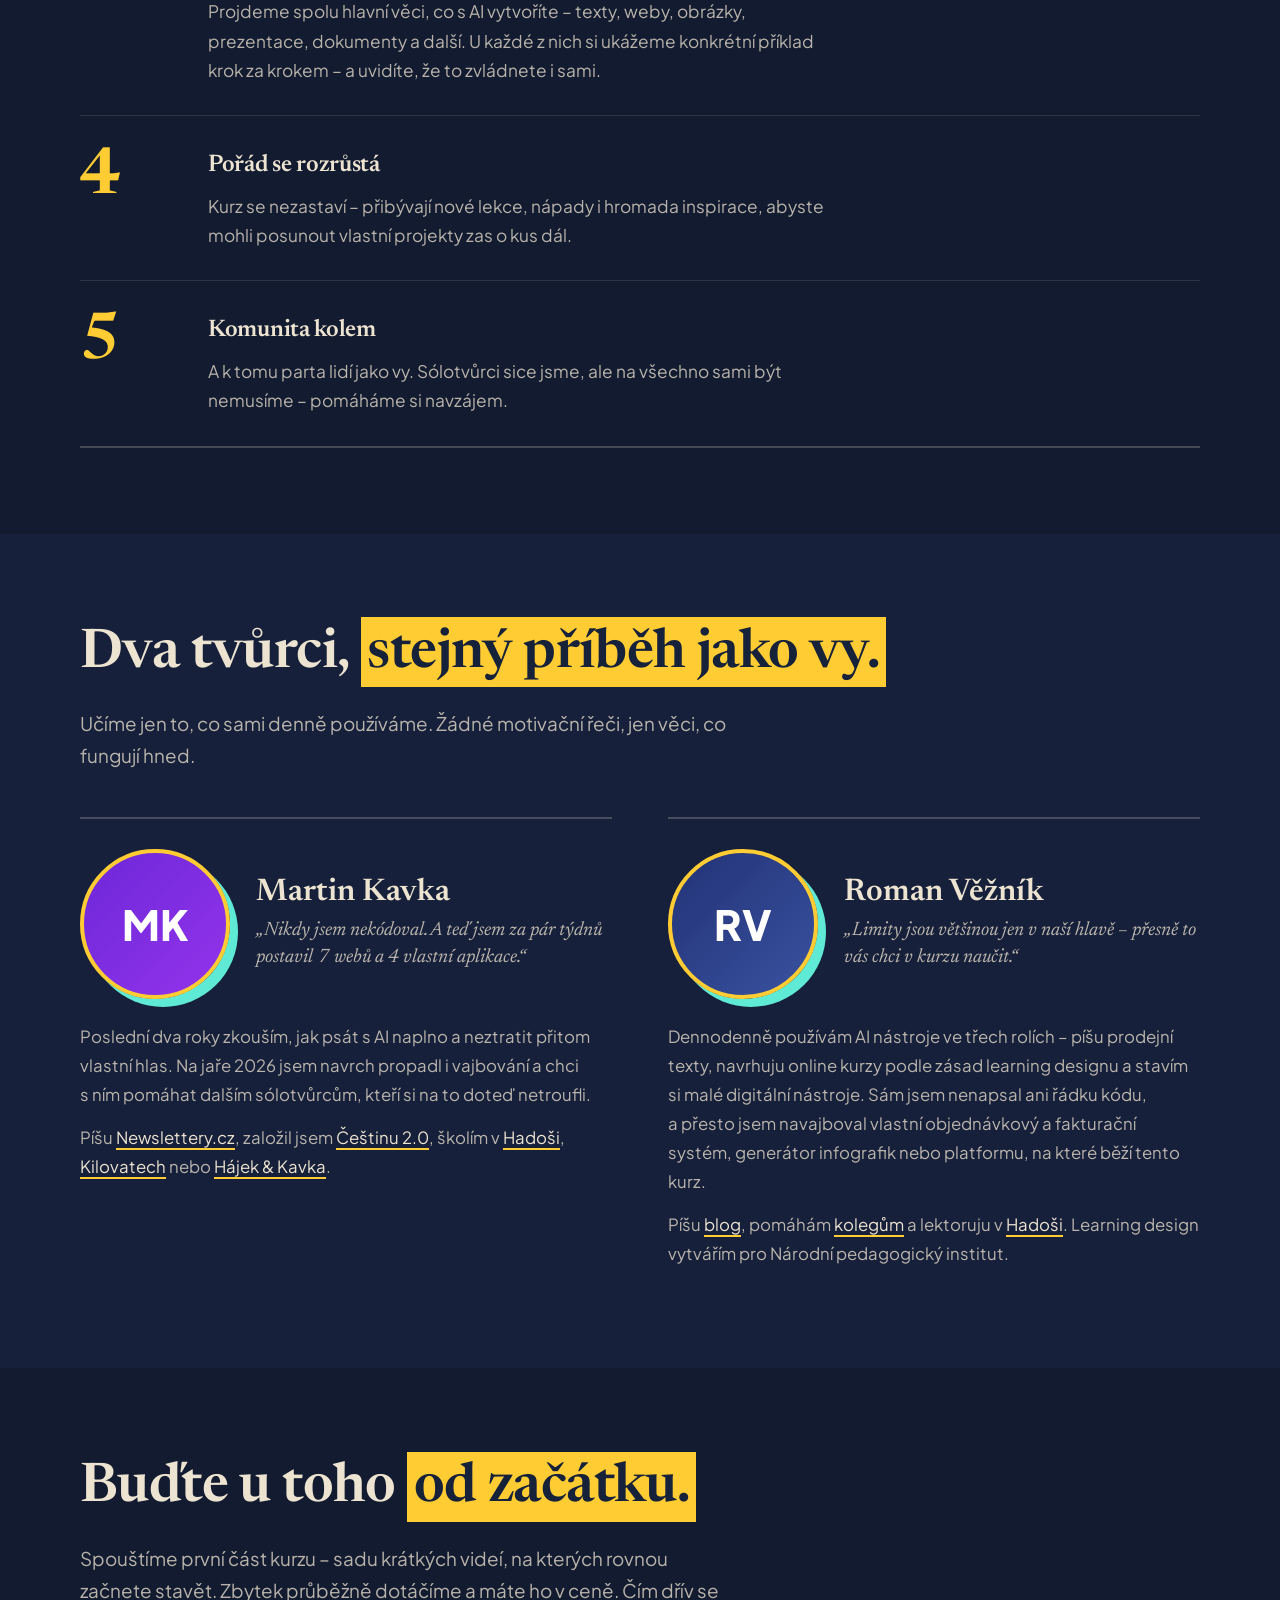
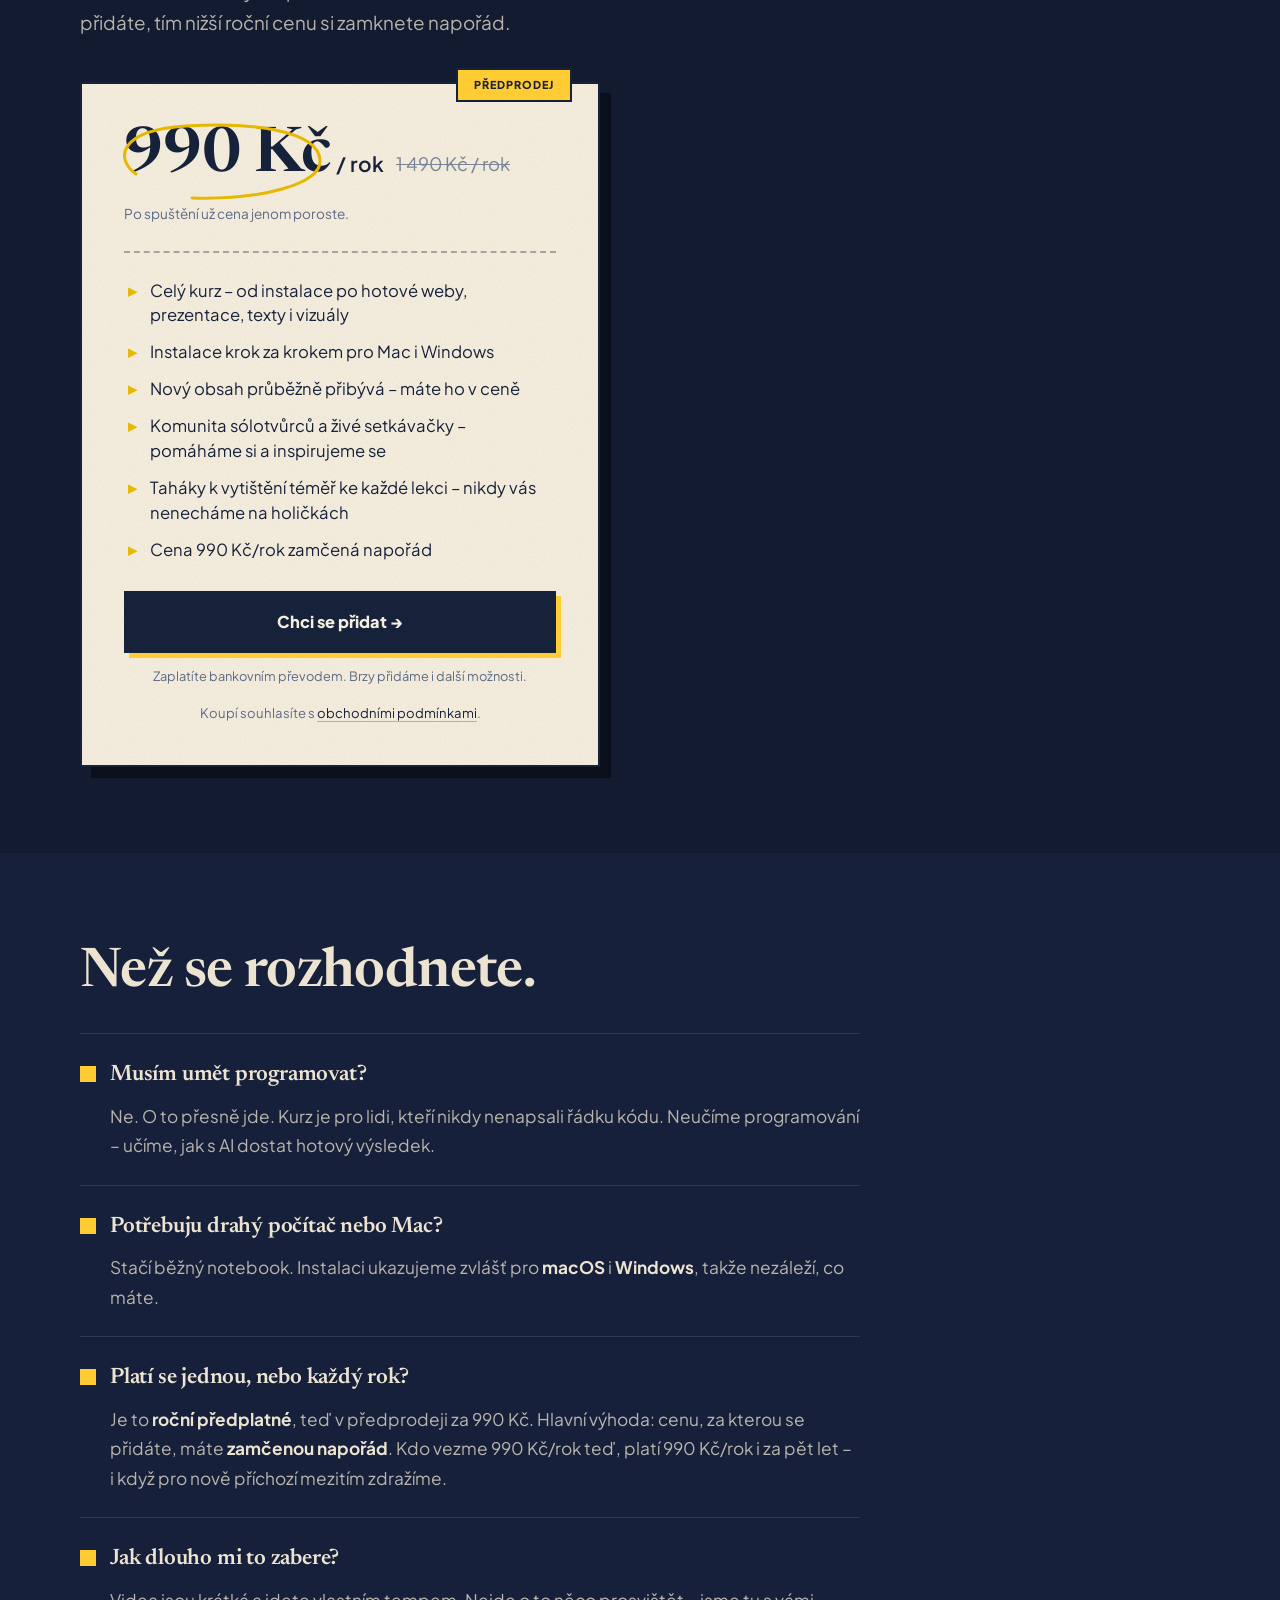
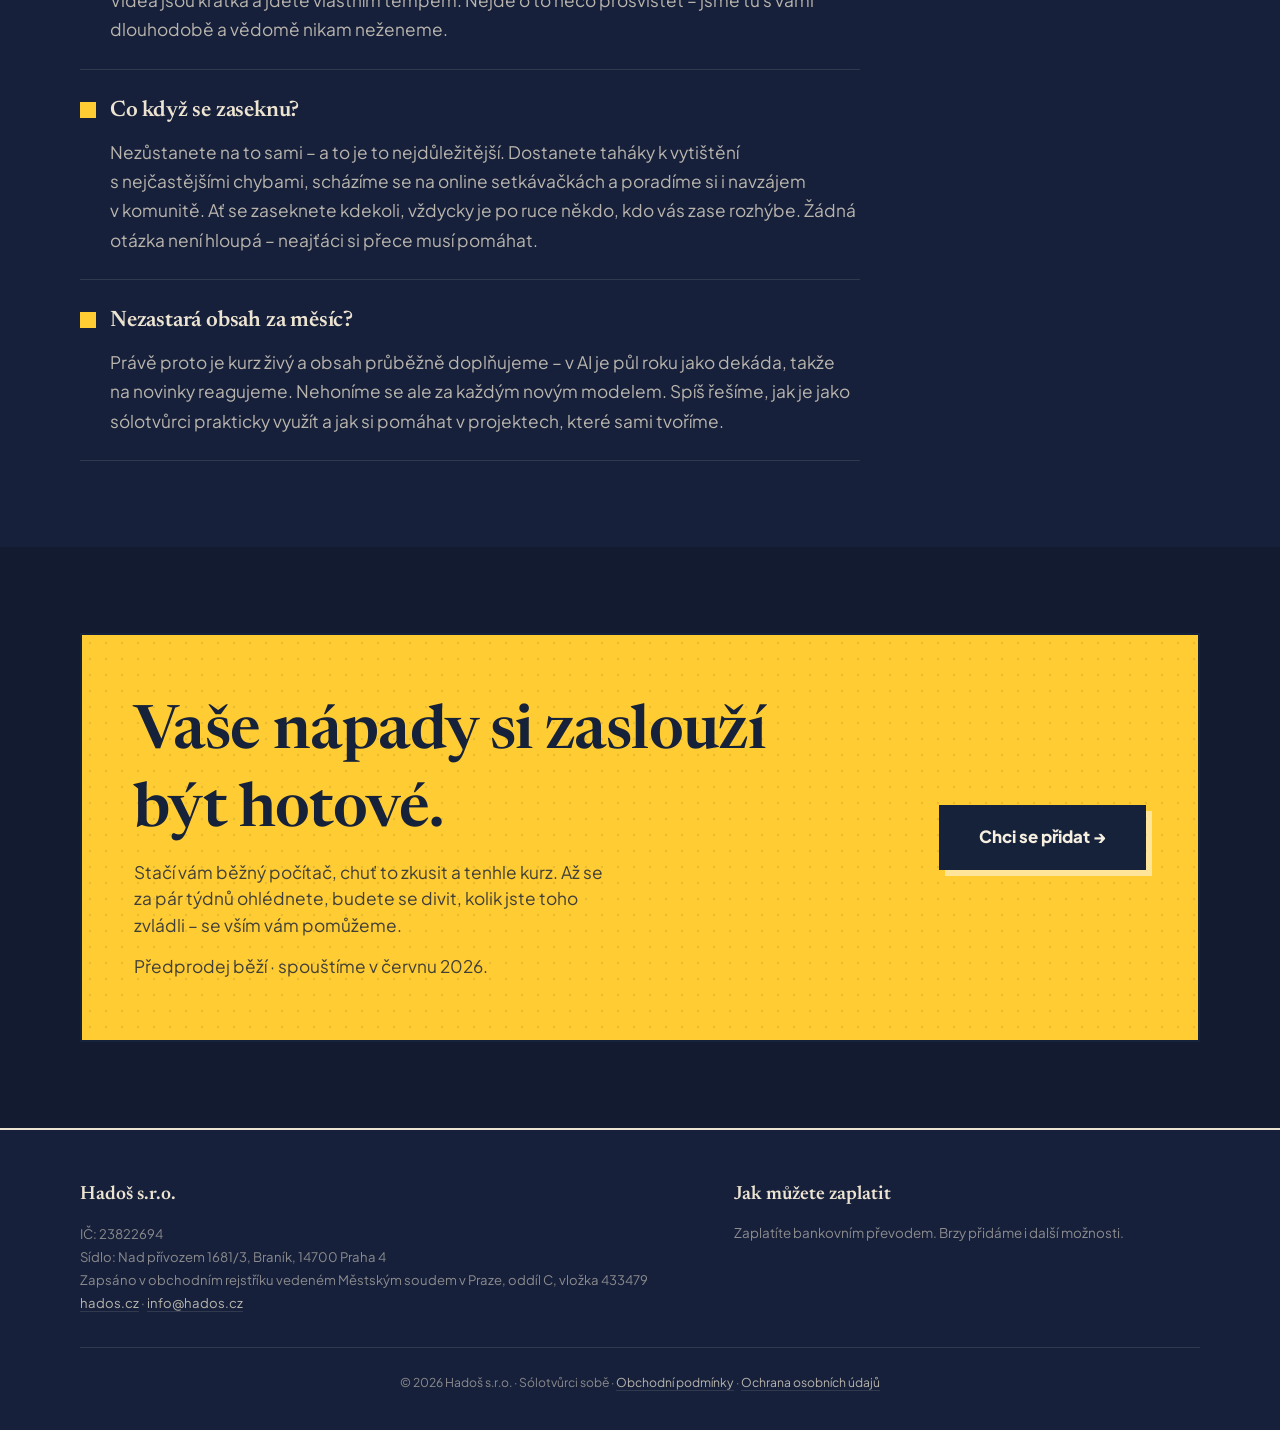
==== commit a40fcc2e: "Roman bio: zkráceno (pryč 'si za pár dnů')" ====
--- a/index-v5.html
+++ b/index-v5.html
@@ -478,7 +478,7 @@
             <div class="bio-kicker">„Limity jsou většinou jen v&nbsp;naší hlavě – přesně to vás chci v&nbsp;kurzu naučit.&#8220;</div>
           </div>
         </div>
-        <p>Dennodenně používám AI nástroje ve&nbsp;třech rolích – píšu prodejní texty, navrhuju online kurzy podle zásad learning designu a&nbsp;stavím si malé digitální nástroje. Sám jsem nenapsal ani řádku kódu, a&nbsp;přesto jsem si za&nbsp;pár dnů navajboval vlastní objednávkový a&nbsp;fakturační systém, generátor infografik nebo platformu, na&nbsp;které běží tento kurz.</p>
+        <p>Dennodenně používám AI nástroje ve&nbsp;třech rolích – píšu prodejní texty, navrhuju online kurzy podle zásad learning designu a&nbsp;stavím si malé digitální nástroje. Sám jsem nenapsal ani řádku kódu, a&nbsp;přesto jsem navajboval vlastní objednávkový a&nbsp;fakturační systém, generátor infografik nebo platformu, na&nbsp;které běží tento kurz.</p>
         <p>Píšu <a href="https://veznik.cz/blog" target="_blank" rel="noopener">blog</a>, pomáhám <a href="https://procopywritery.cz" target="_blank" rel="noopener">kolegům</a> a&nbsp;lektoruju v&nbsp;<a href="https://hados.cz" target="_blank" rel="noopener">Hadoši</a>. Learning design vytvářím pro&nbsp;Národní pedagogický institut.</p>
       </div>
     </div>
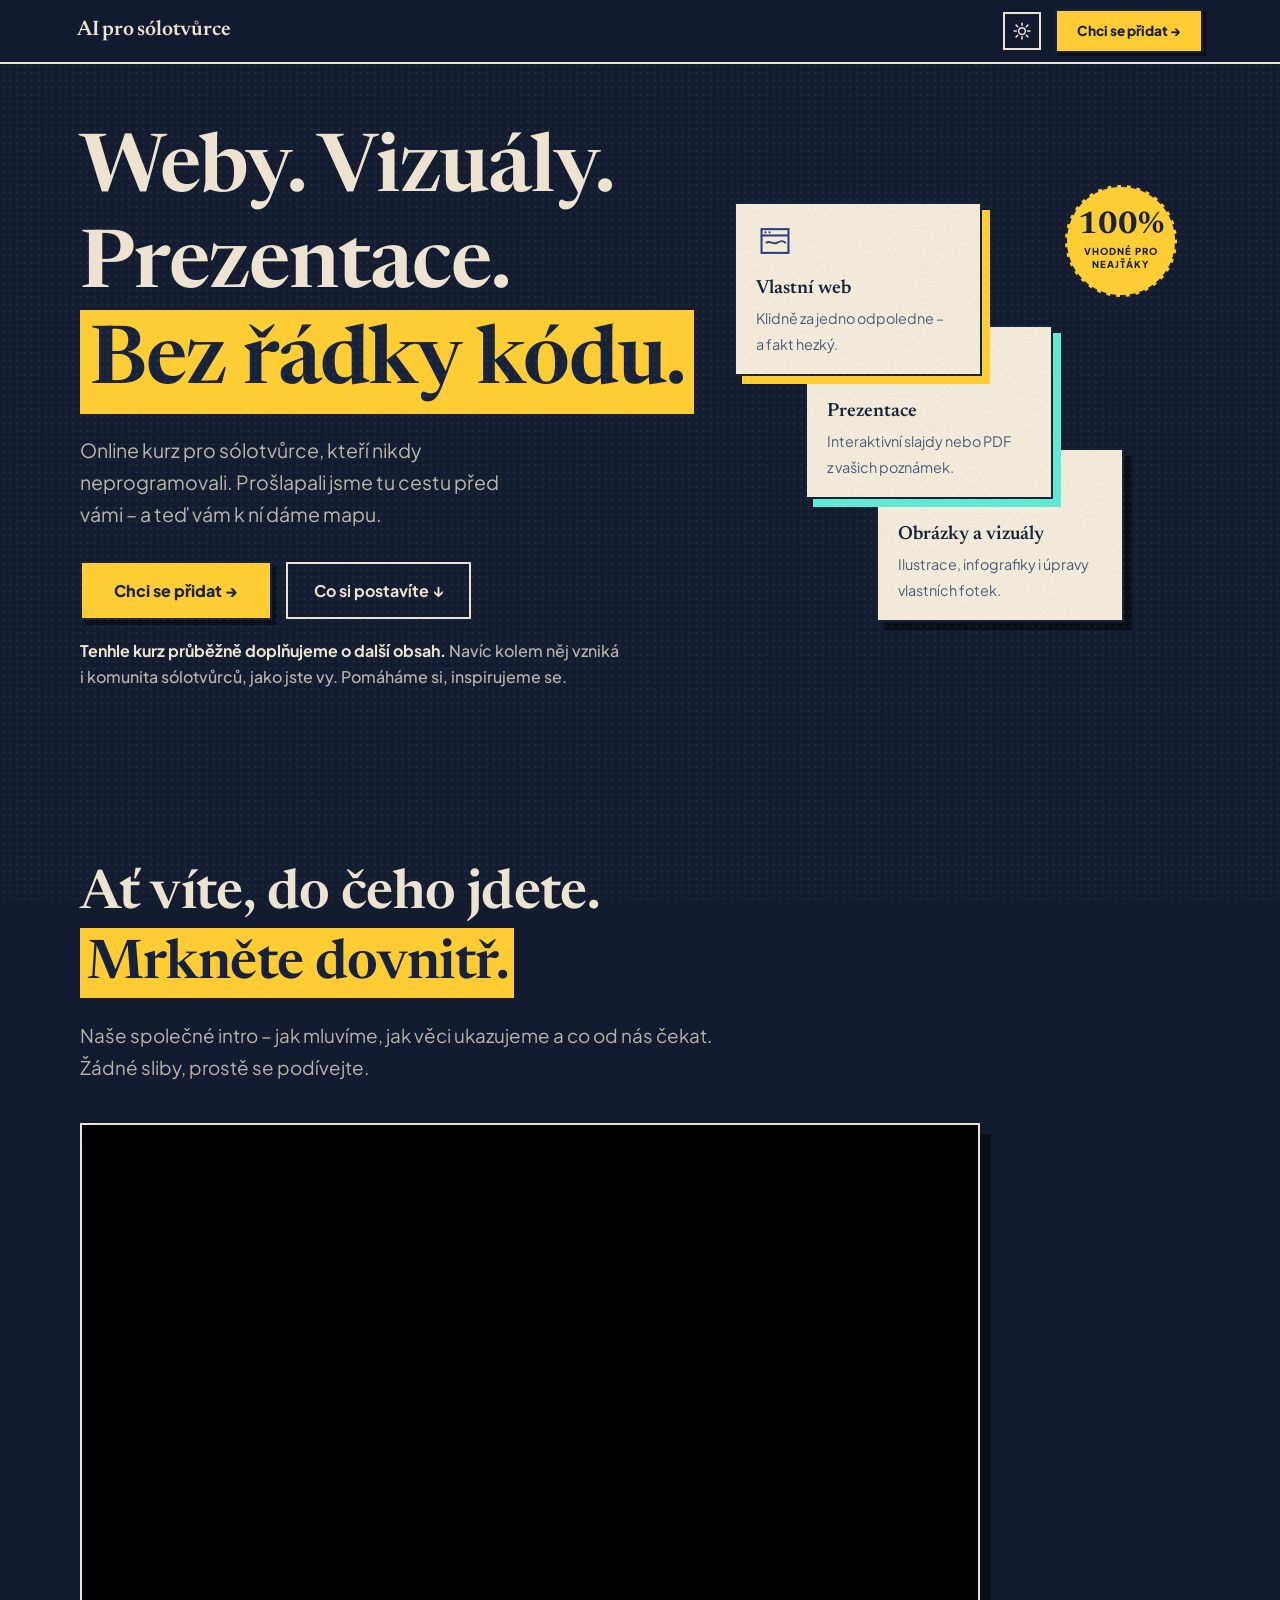
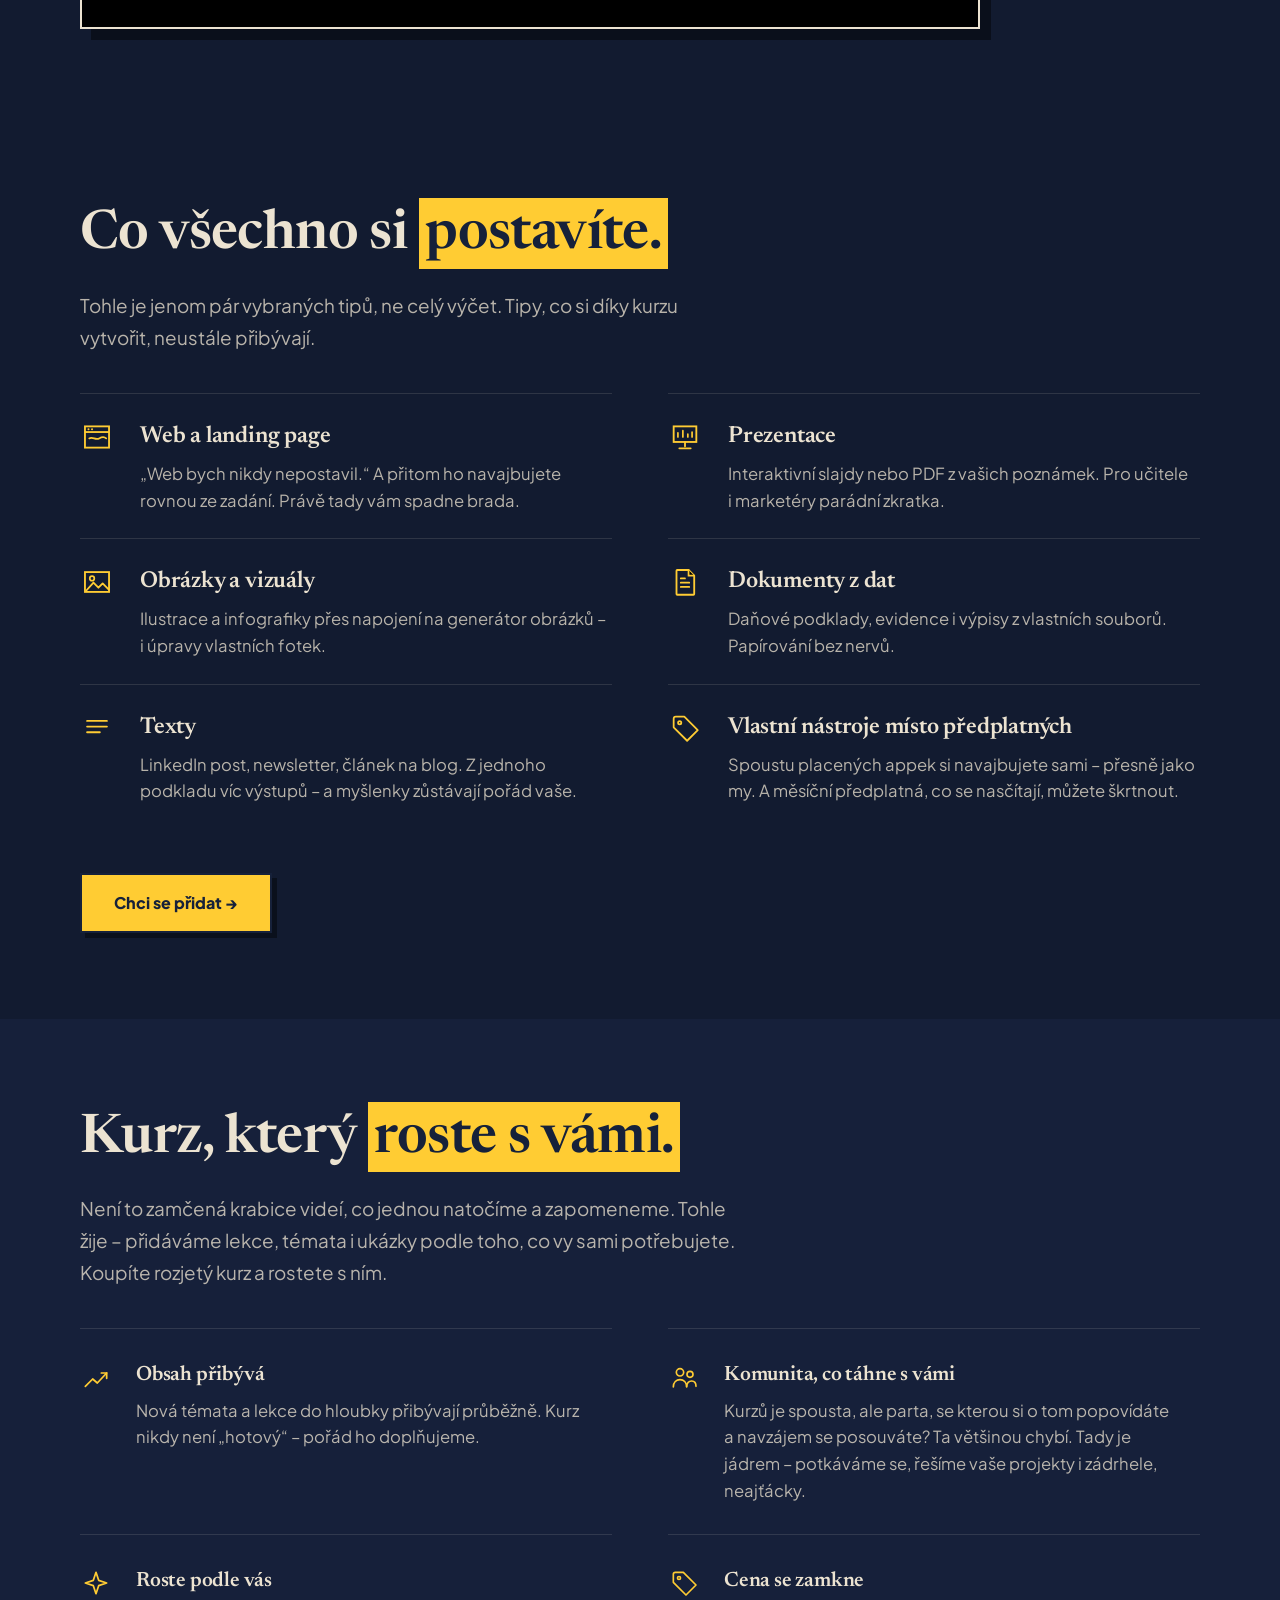
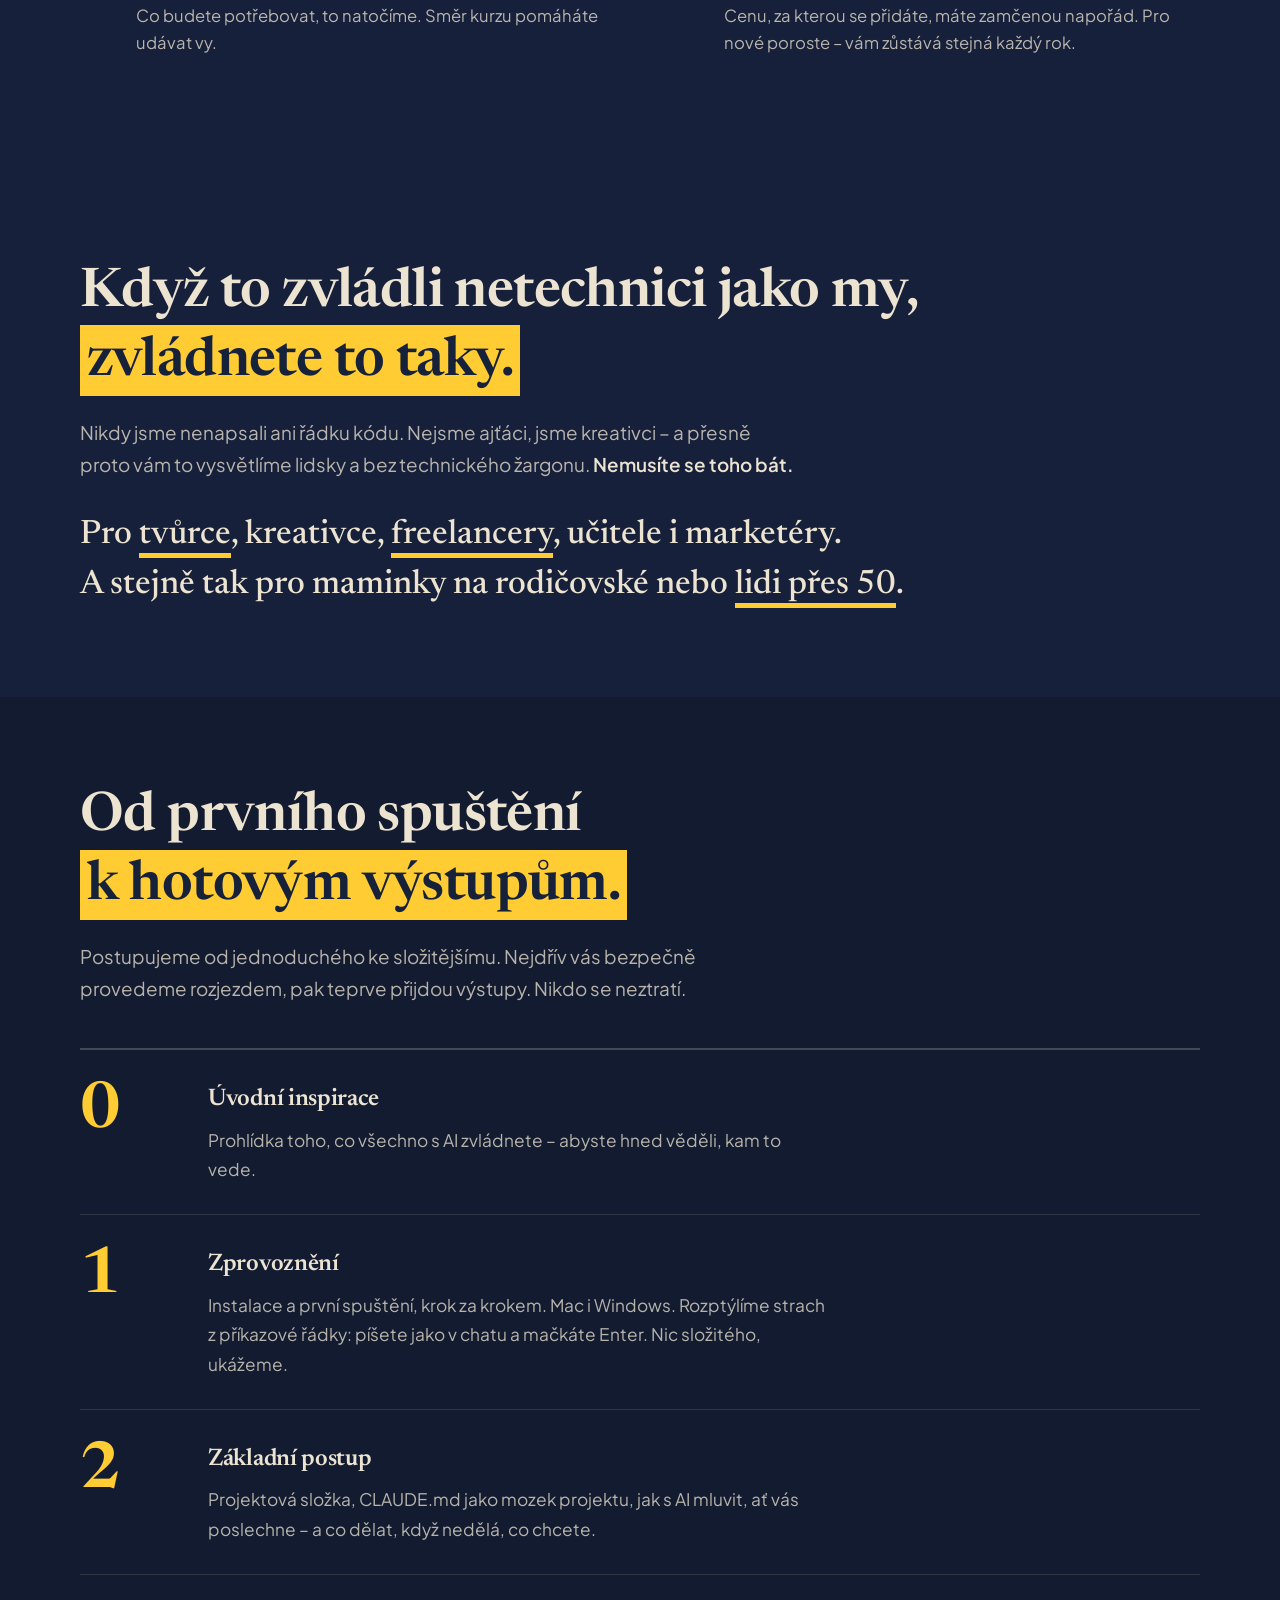
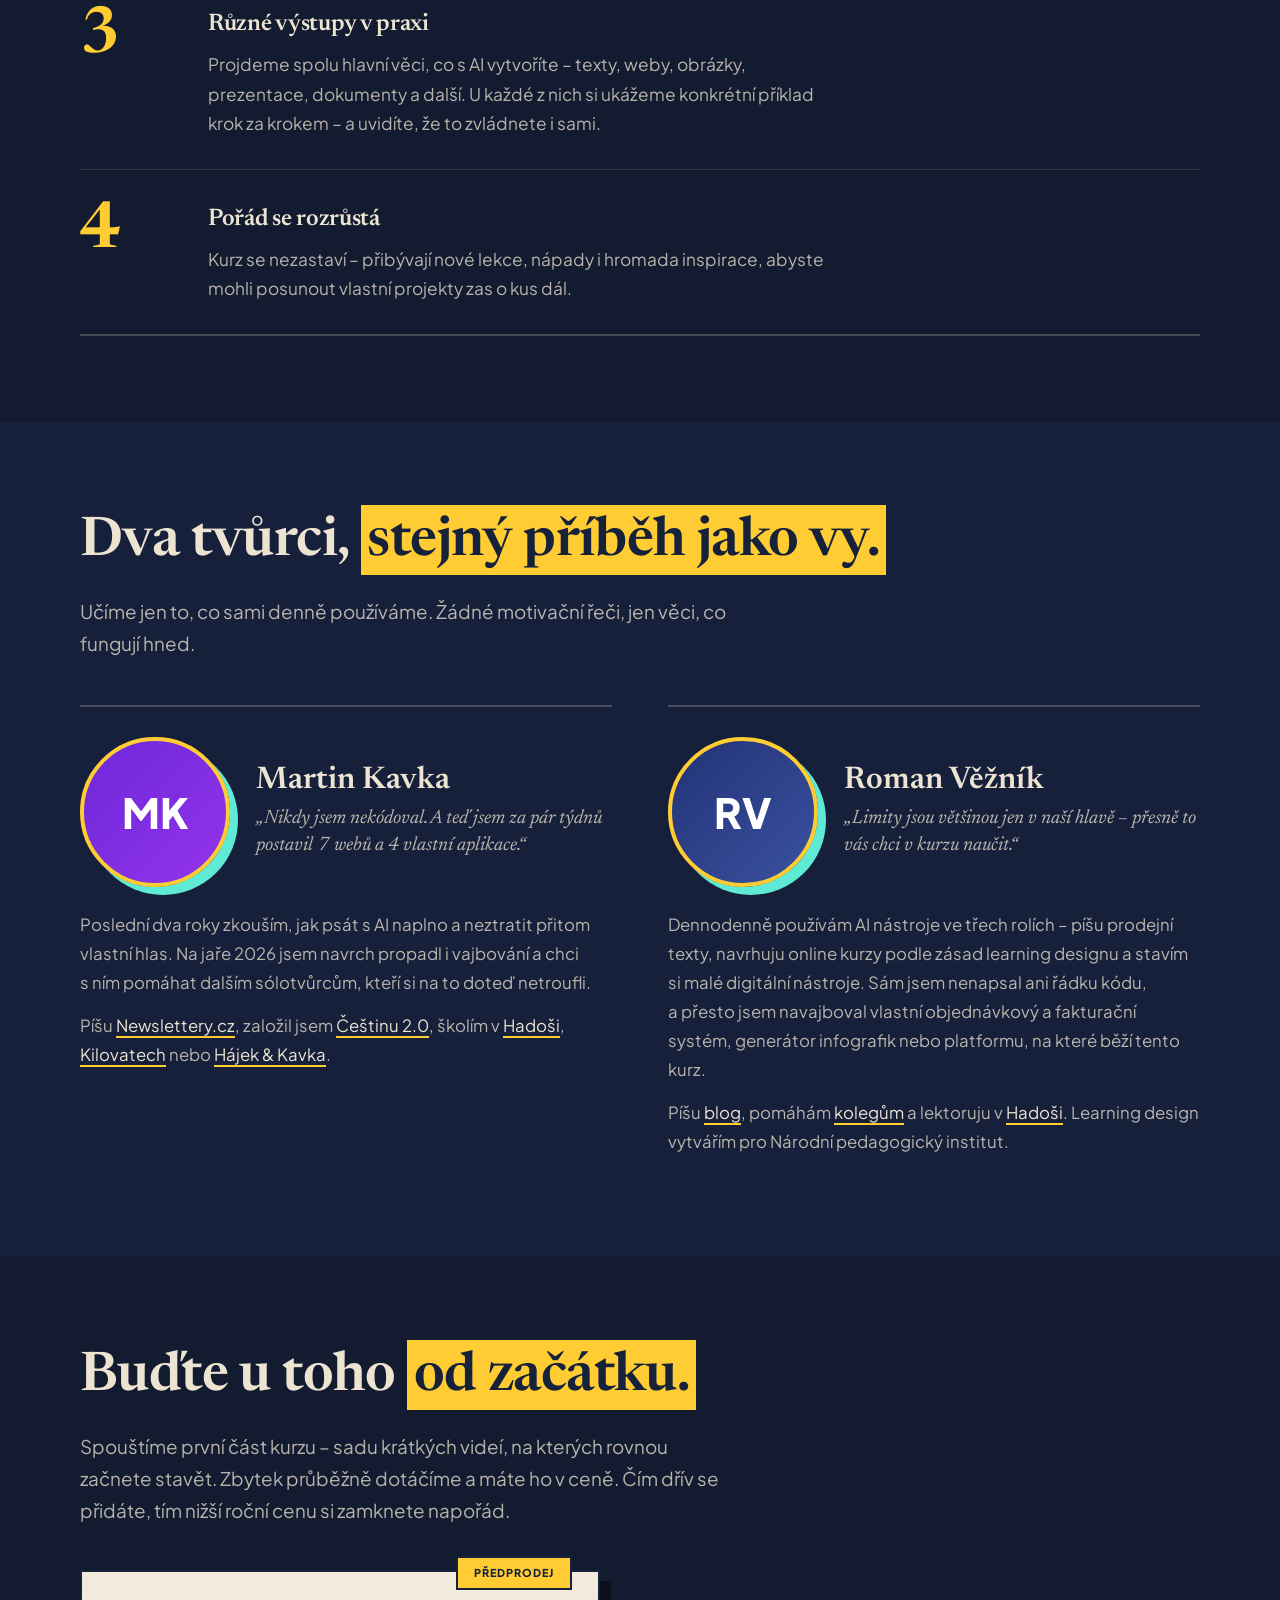
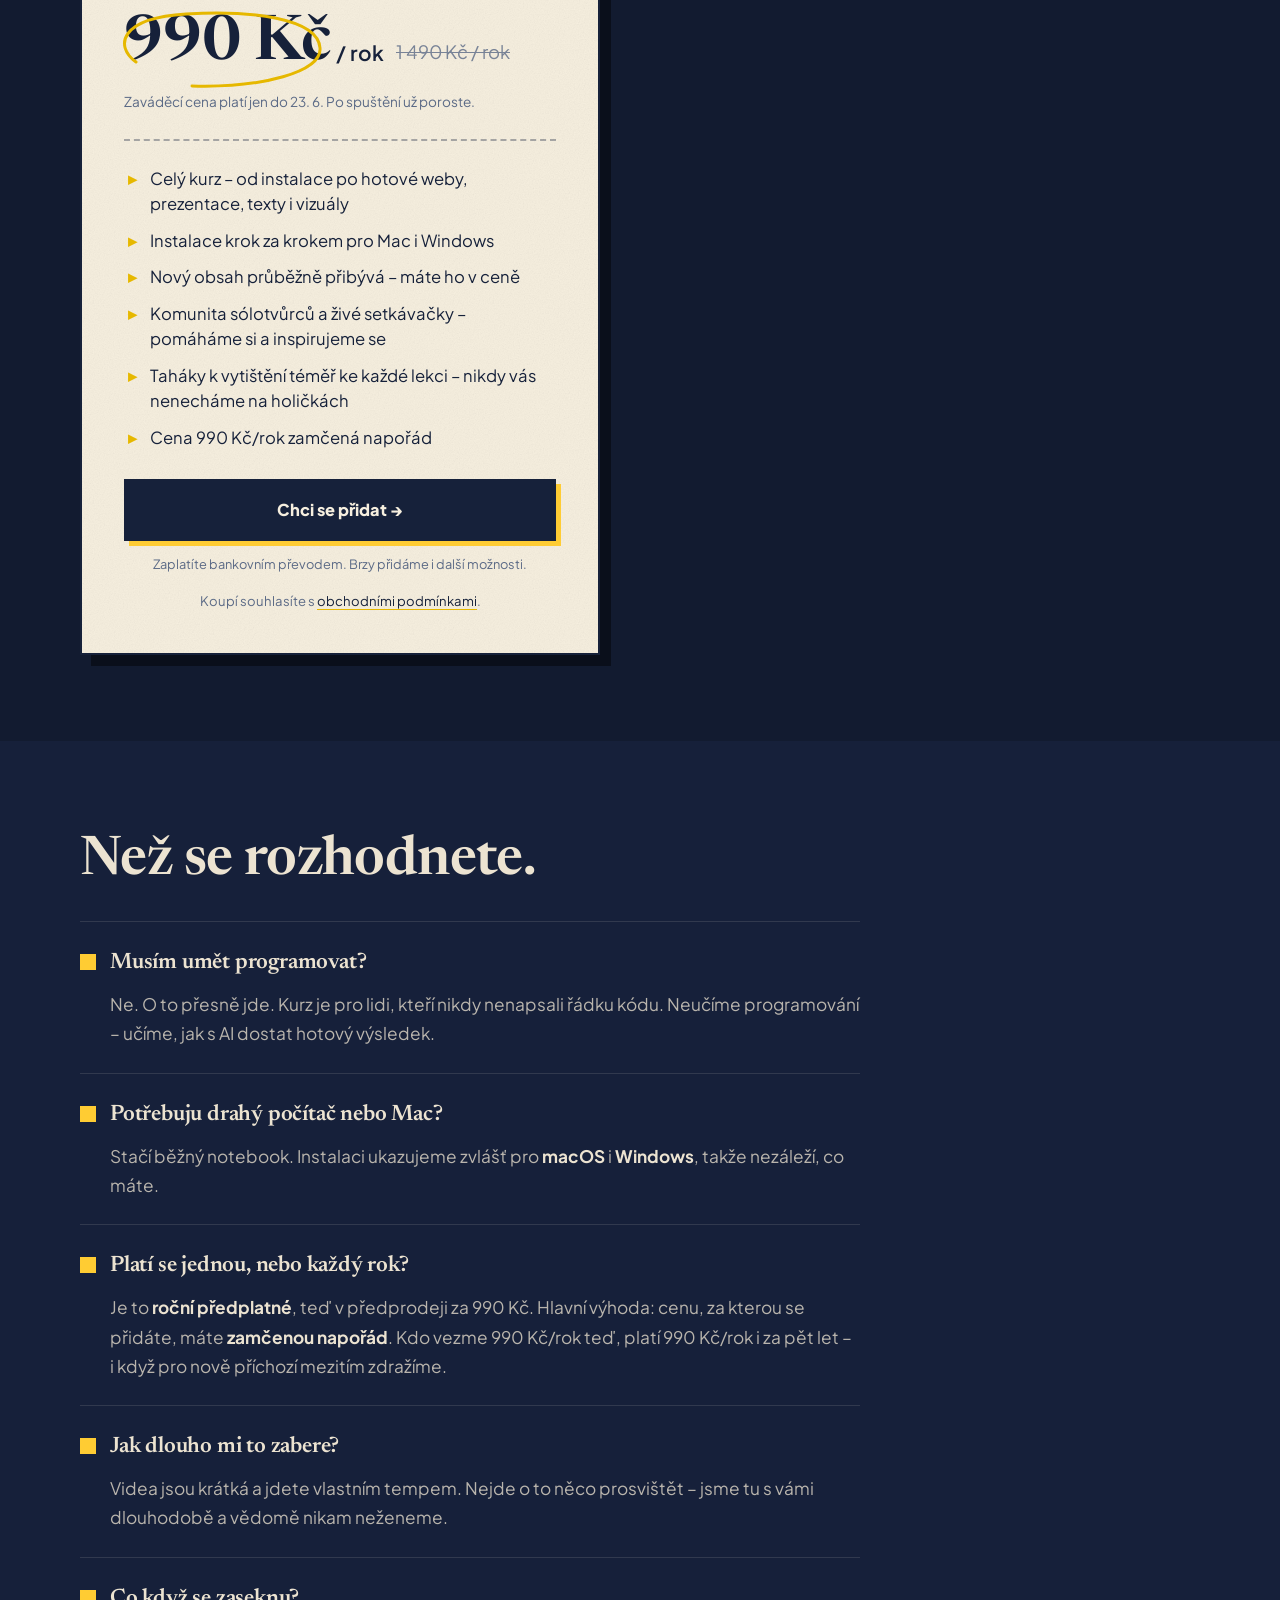
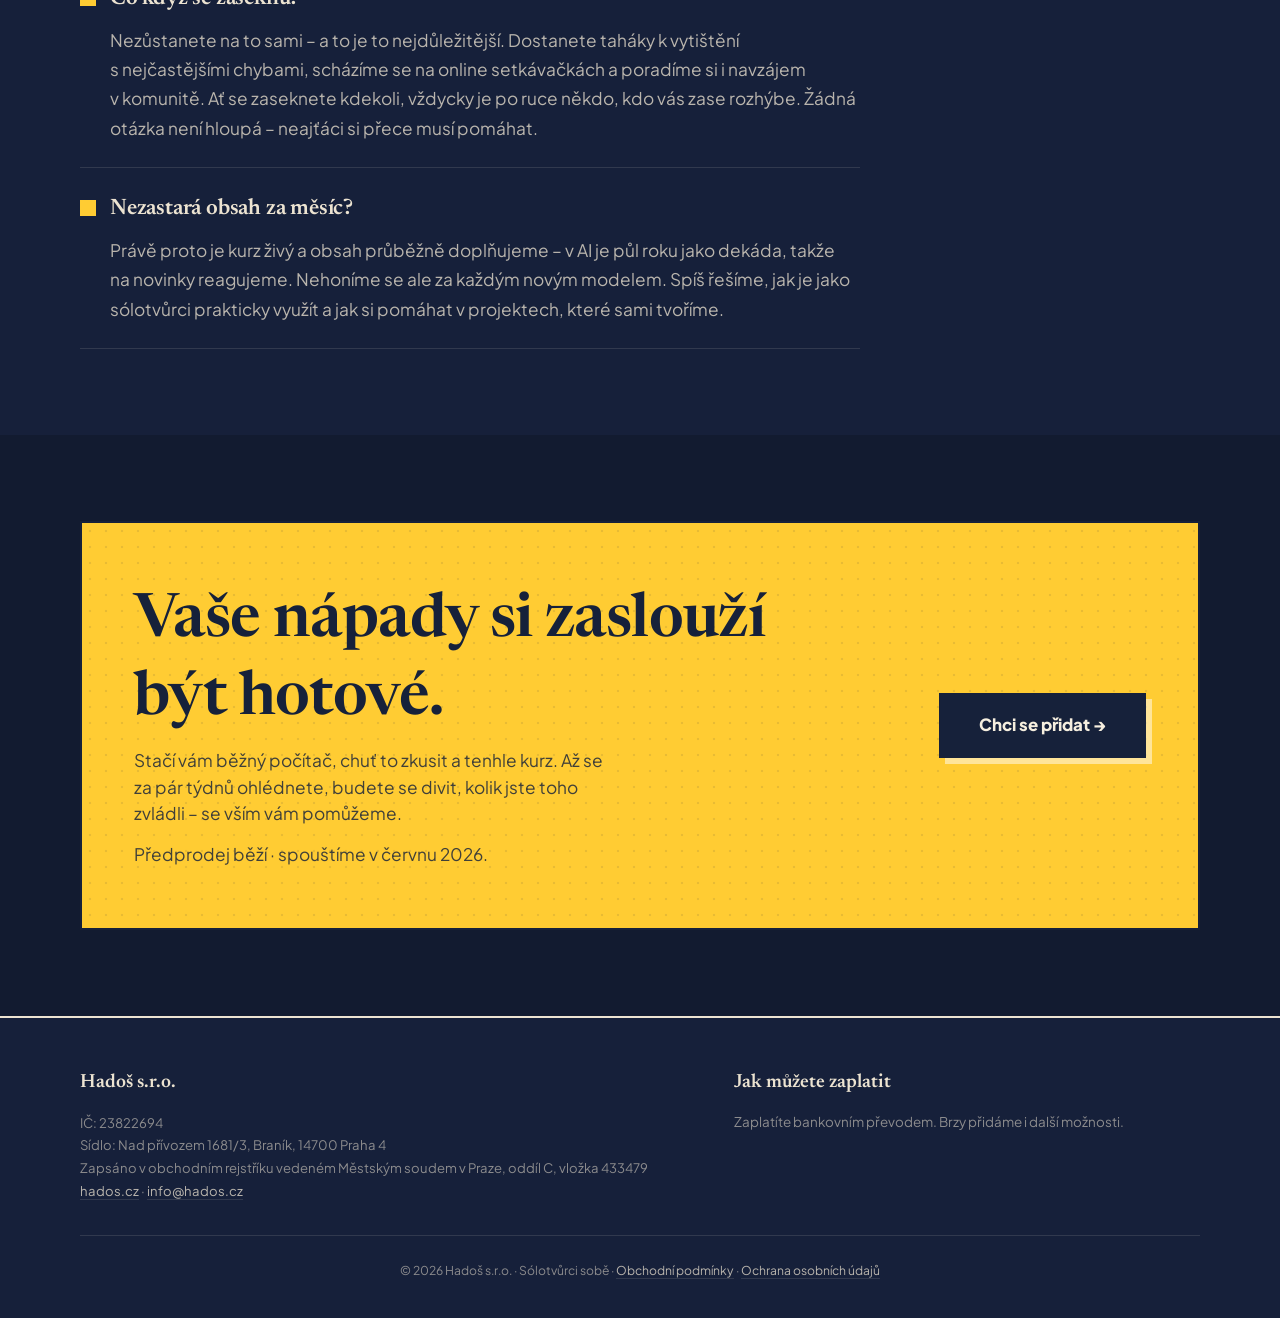
==== commit 32eb48a5: "Komunita: silný diferenciátor v grow kartě; pryč duplicitní osnova bod 5" ====
--- a/index-v5.html
+++ b/index-v5.html
@@ -419,7 +419,7 @@
     <p class="lead">Není to zamčená krabice videí, co jednou natočíme a&nbsp;zapomeneme. Tohle žije – přidáváme lekce, témata i&nbsp;ukázky podle toho, co vy sami potřebujete. Koupíte rozjetý kurz a&nbsp;rostete s&nbsp;ním.</p>
     <div class="grow">
       <div class="grow-item"><svg class="ic" viewBox="0 0 48 48"><use href="#d-grow"/></svg><div><h3>Obsah přibývá</h3><p>Nová témata a&nbsp;lekce do&nbsp;hloubky přibývají průběžně. Kurz nikdy není „hotový&#8220; – pořád ho doplňujeme.</p></div></div>
-      <div class="grow-item"><svg class="ic" viewBox="0 0 48 48"><use href="#d-meet"/></svg><div><h3>Komunita, co táhne s&nbsp;vámi</h3><p>Nejen videa. Potkáváme se, řešíme vaše projekty i&nbsp;zádrhele a&nbsp;pomáháme si navzájem&nbsp;– neajťácky, ať se tu cítíte fajn.</p></div></div>
+      <div class="grow-item"><svg class="ic" viewBox="0 0 48 48"><use href="#d-meet"/></svg><div><h3>Komunita, co táhne s&nbsp;vámi</h3><p>Kurzů je spousta, ale parta, se kterou si o&nbsp;tom popovídáte a&nbsp;navzájem se posouváte? Ta většinou chybí. Tady je jádrem&nbsp;– potkáváme se, řešíme vaše projekty i&nbsp;zádrhele, neajťácky.</p></div></div>
       <div class="grow-item"><svg class="ic" viewBox="0 0 48 48"><use href="#d-spark"/></svg><div><h3>Roste podle vás</h3><p>Co budete potřebovat, to natočíme. Směr kurzu pomáháte udávat vy.</p></div></div>
       <div class="grow-item"><svg class="ic" viewBox="0 0 48 48"><use href="#d-tag"/></svg><div><h3>Cena se zamkne</h3><p>Cenu, za&nbsp;kterou se přidáte, máte zamčenou napořád. Pro nové poroste&nbsp;– vám zůstává stejná každý rok.</p></div></div>
     </div>
@@ -446,7 +446,6 @@
       <div class="step"><div class="step-num">2</div><div><h3>Základní postup</h3><p>Projektová složka, CLAUDE.md jako mozek projektu, jak s&nbsp;AI mluvit, ať vás poslechne – a&nbsp;co dělat, když nedělá, co chcete.</p></div></div>
       <div class="step"><div class="step-num">3</div><div><h3>Různé výstupy v&nbsp;praxi</h3><p>Projdeme spolu hlavní věci, co s&nbsp;AI vytvoříte – texty, weby, obrázky, prezentace, dokumenty a&nbsp;další. U&nbsp;každé z&nbsp;nich si ukážeme konkrétní příklad krok za&nbsp;krokem – a&nbsp;uvidíte, že to zvládnete i&nbsp;sami.</p></div></div>
       <div class="step"><div class="step-num">4</div><div><h3>Pořád se rozrůstá</h3><p>Kurz se nezastaví – přibývají nové lekce, nápady i&nbsp;hromada inspirace, abyste mohli posunout vlastní projekty zas o&nbsp;kus dál.</p></div></div>
-      <div class="step"><div class="step-num">5</div><div><h3>Komunita kolem</h3><p>A&nbsp;k&nbsp;tomu parta lidí jako vy. Sólotvůrci sice jsme, ale na&nbsp;všechno sami být nemusíme – pomáháme si navzájem.</p></div></div>
     </div>
   </div>
 </section>
@@ -497,7 +496,7 @@
         <svg class="price-circle" viewBox="0 0 220 96"><path class="hand" d="M28 60C6 44 12 16 78 12c64-4 132 4 134 34 2 24-58 40-128 38" /></svg>
         <div class="price-row"><span class="price-big">990&nbsp;Kč</span><span class="price-per">/&nbsp;rok</span><span class="price-was">1&nbsp;490&nbsp;Kč&nbsp;/&nbsp;rok</span></div>
       </div>
-      <p class="price-note">Po&nbsp;spuštění už cena jenom poroste.</p>
+      <p class="price-note">Zaváděcí cena platí jen do&nbsp;23.&nbsp;6. Po&nbsp;spuštění už poroste.</p>
       <ul class="price-list">
         <li>Celý kurz&nbsp;– od&nbsp;instalace po&nbsp;hotové weby, prezentace, texty i&nbsp;vizuály</li>
         <li>Instalace krok za&nbsp;krokem pro&nbsp;Mac i&nbsp;Windows</li>
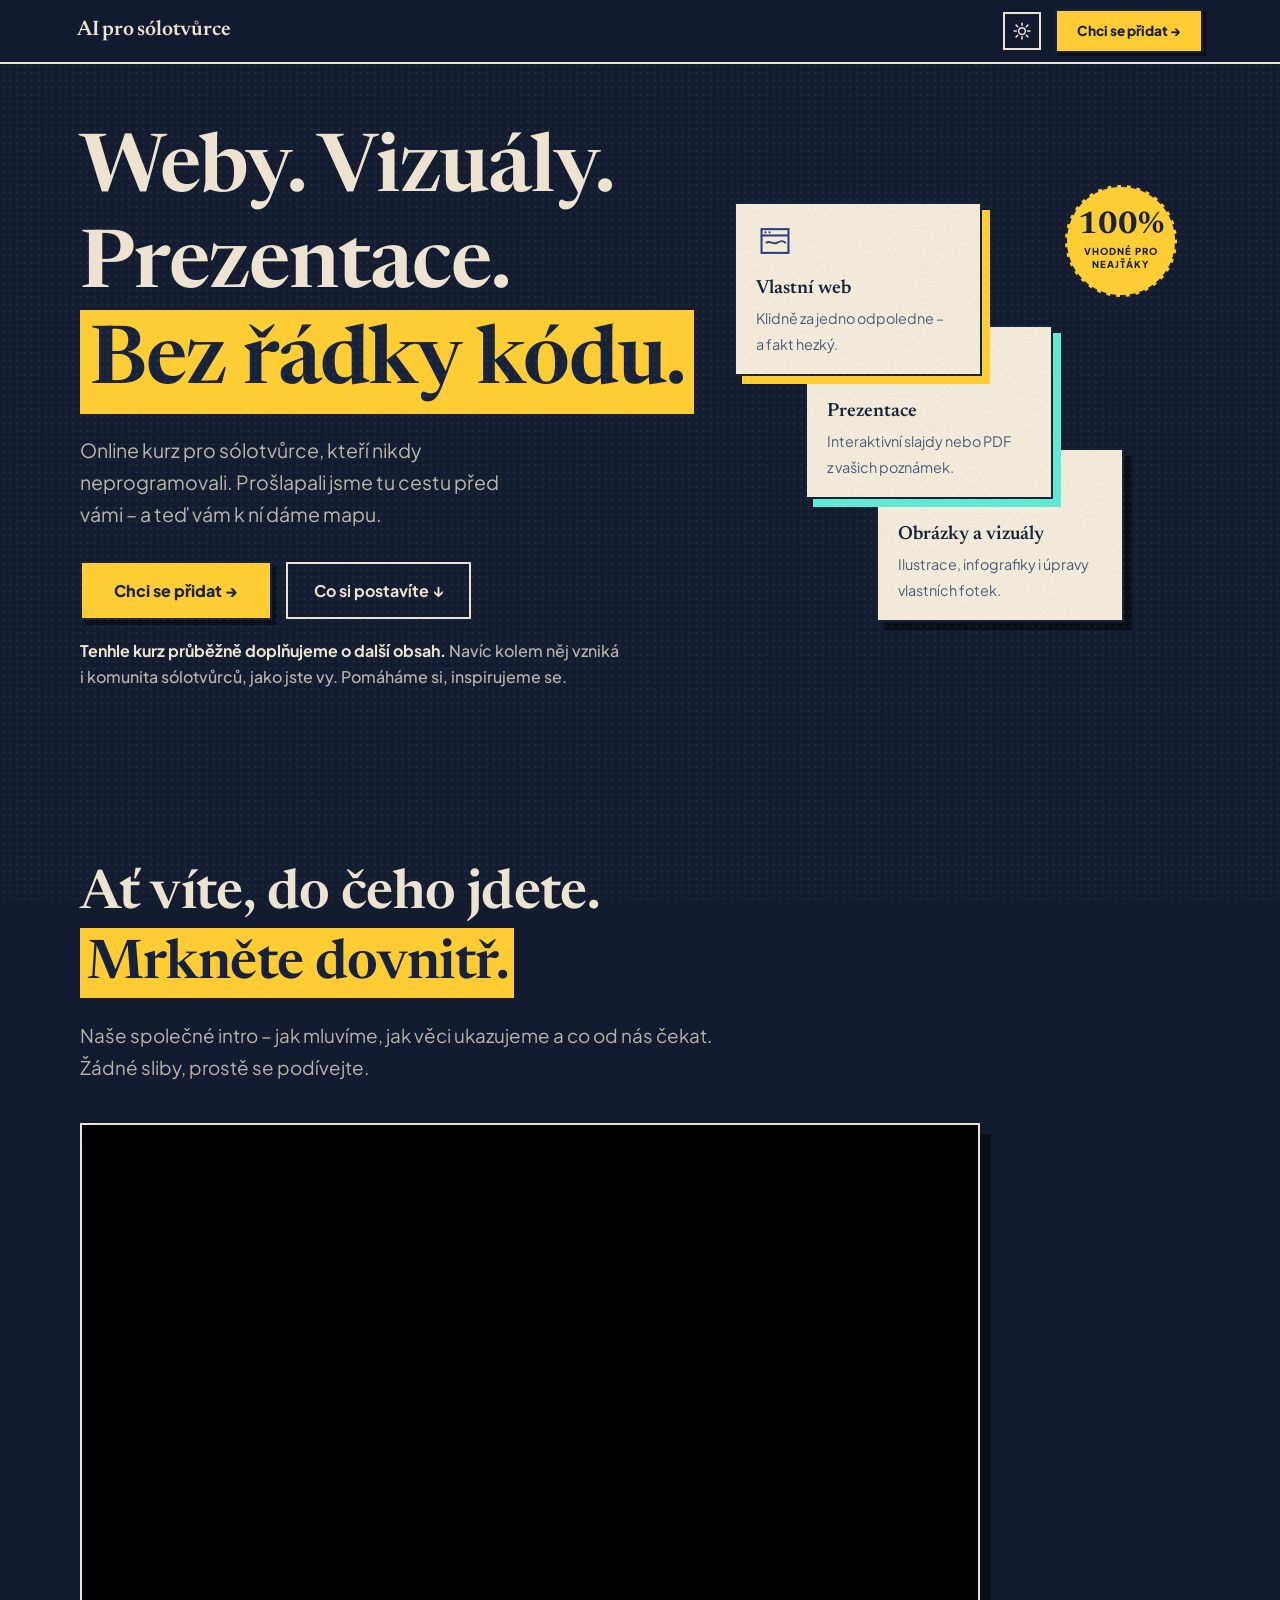
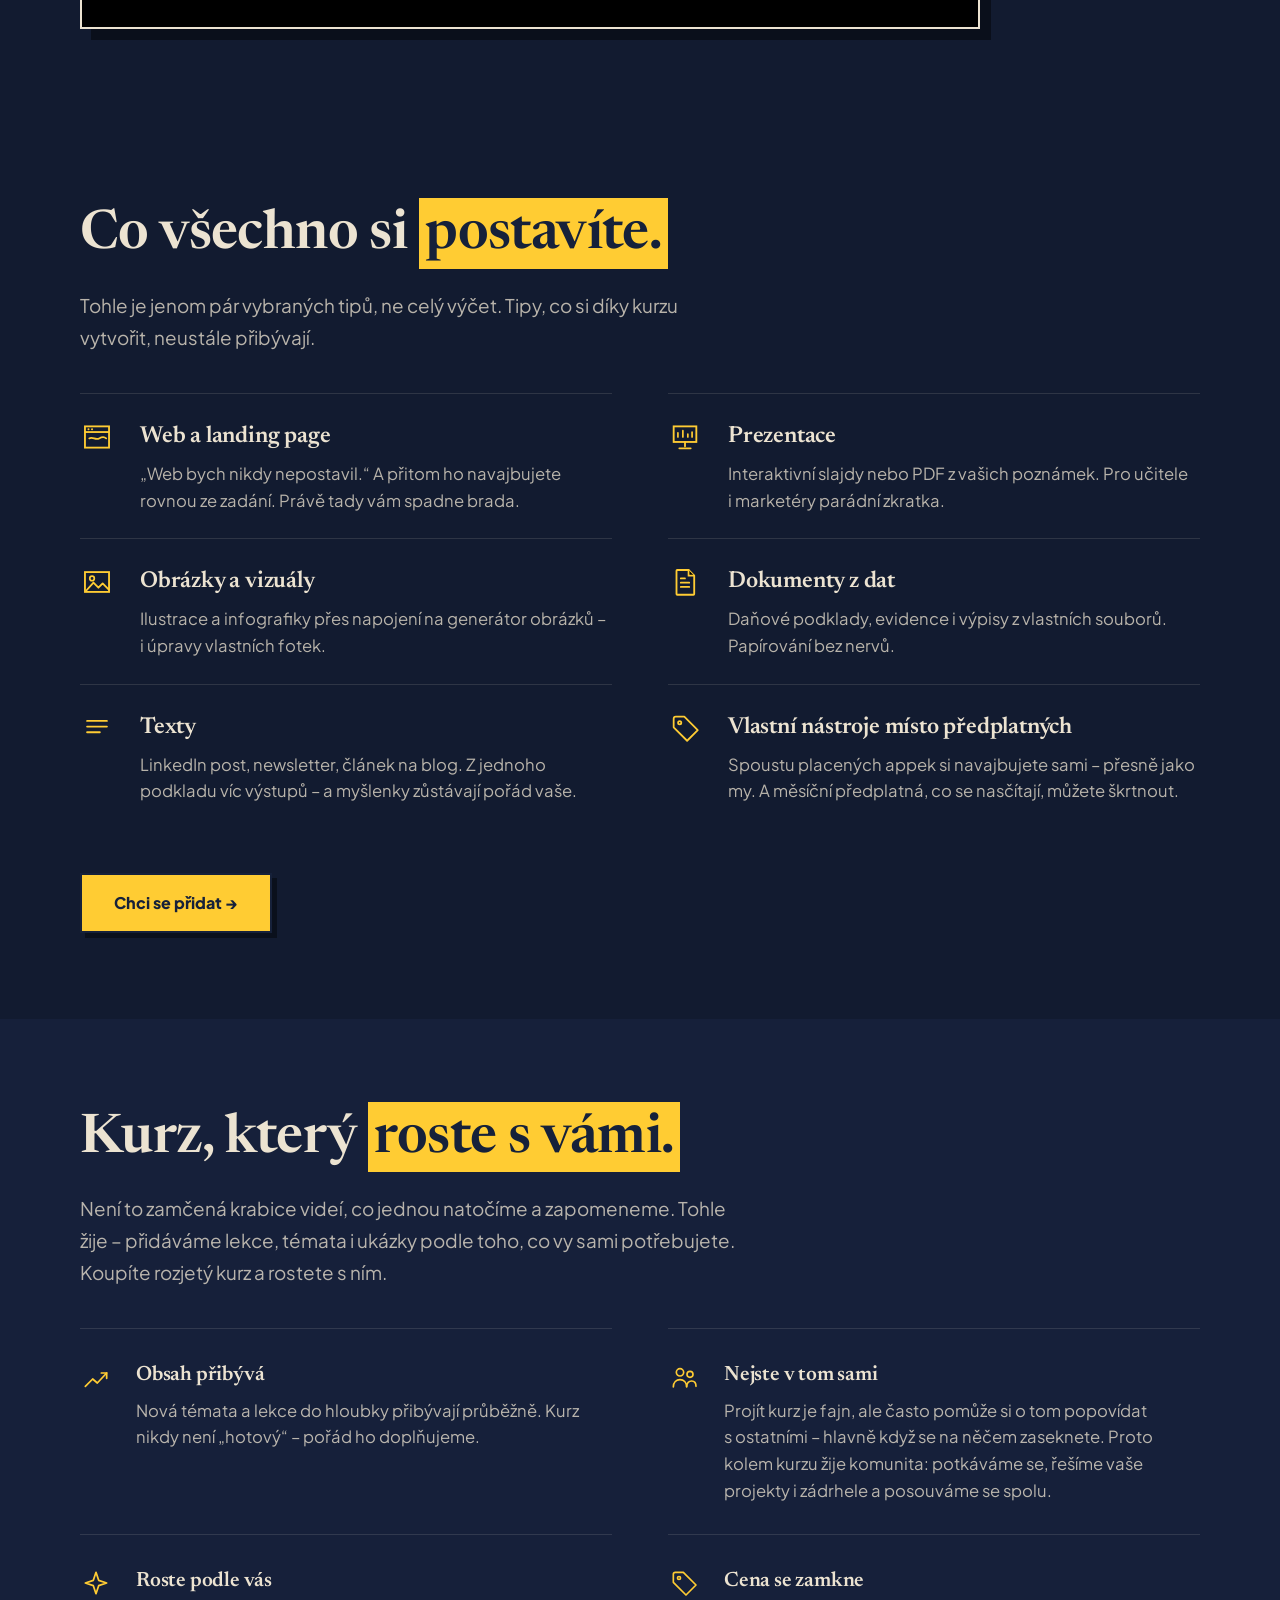
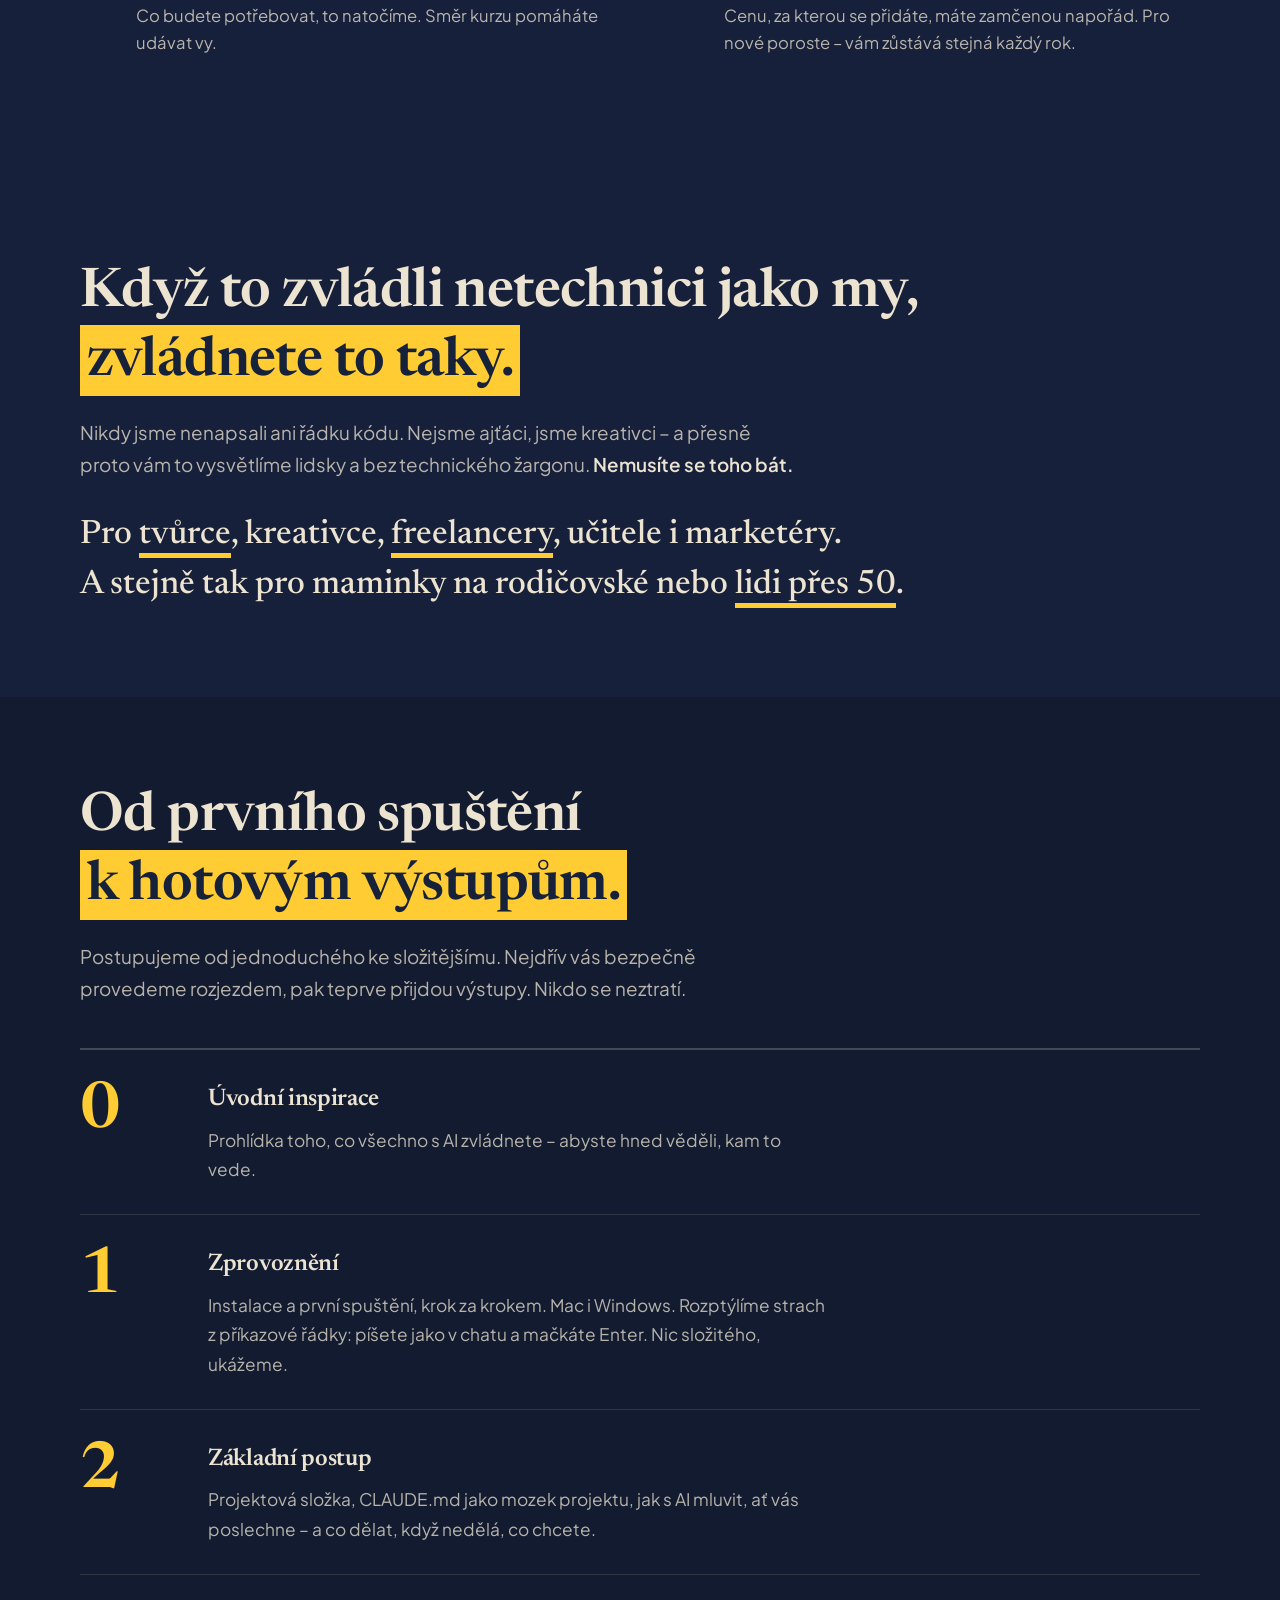
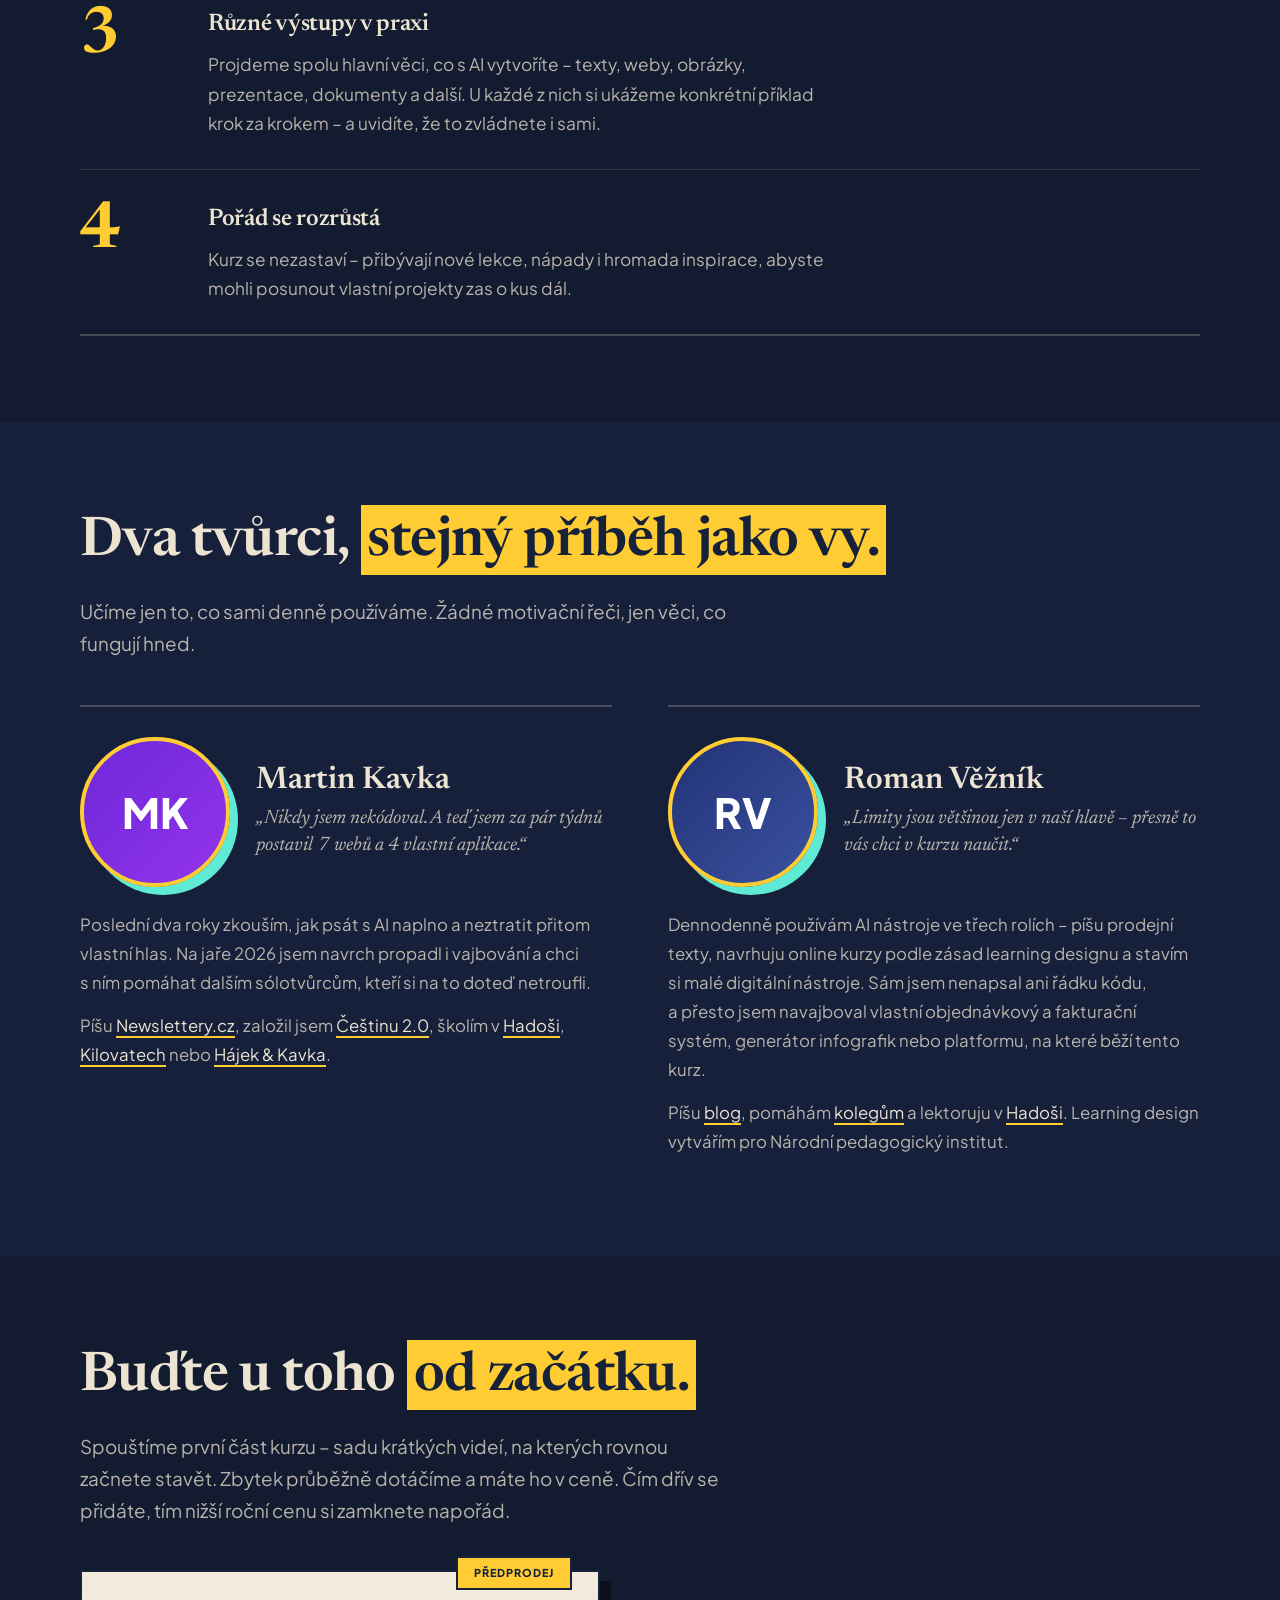
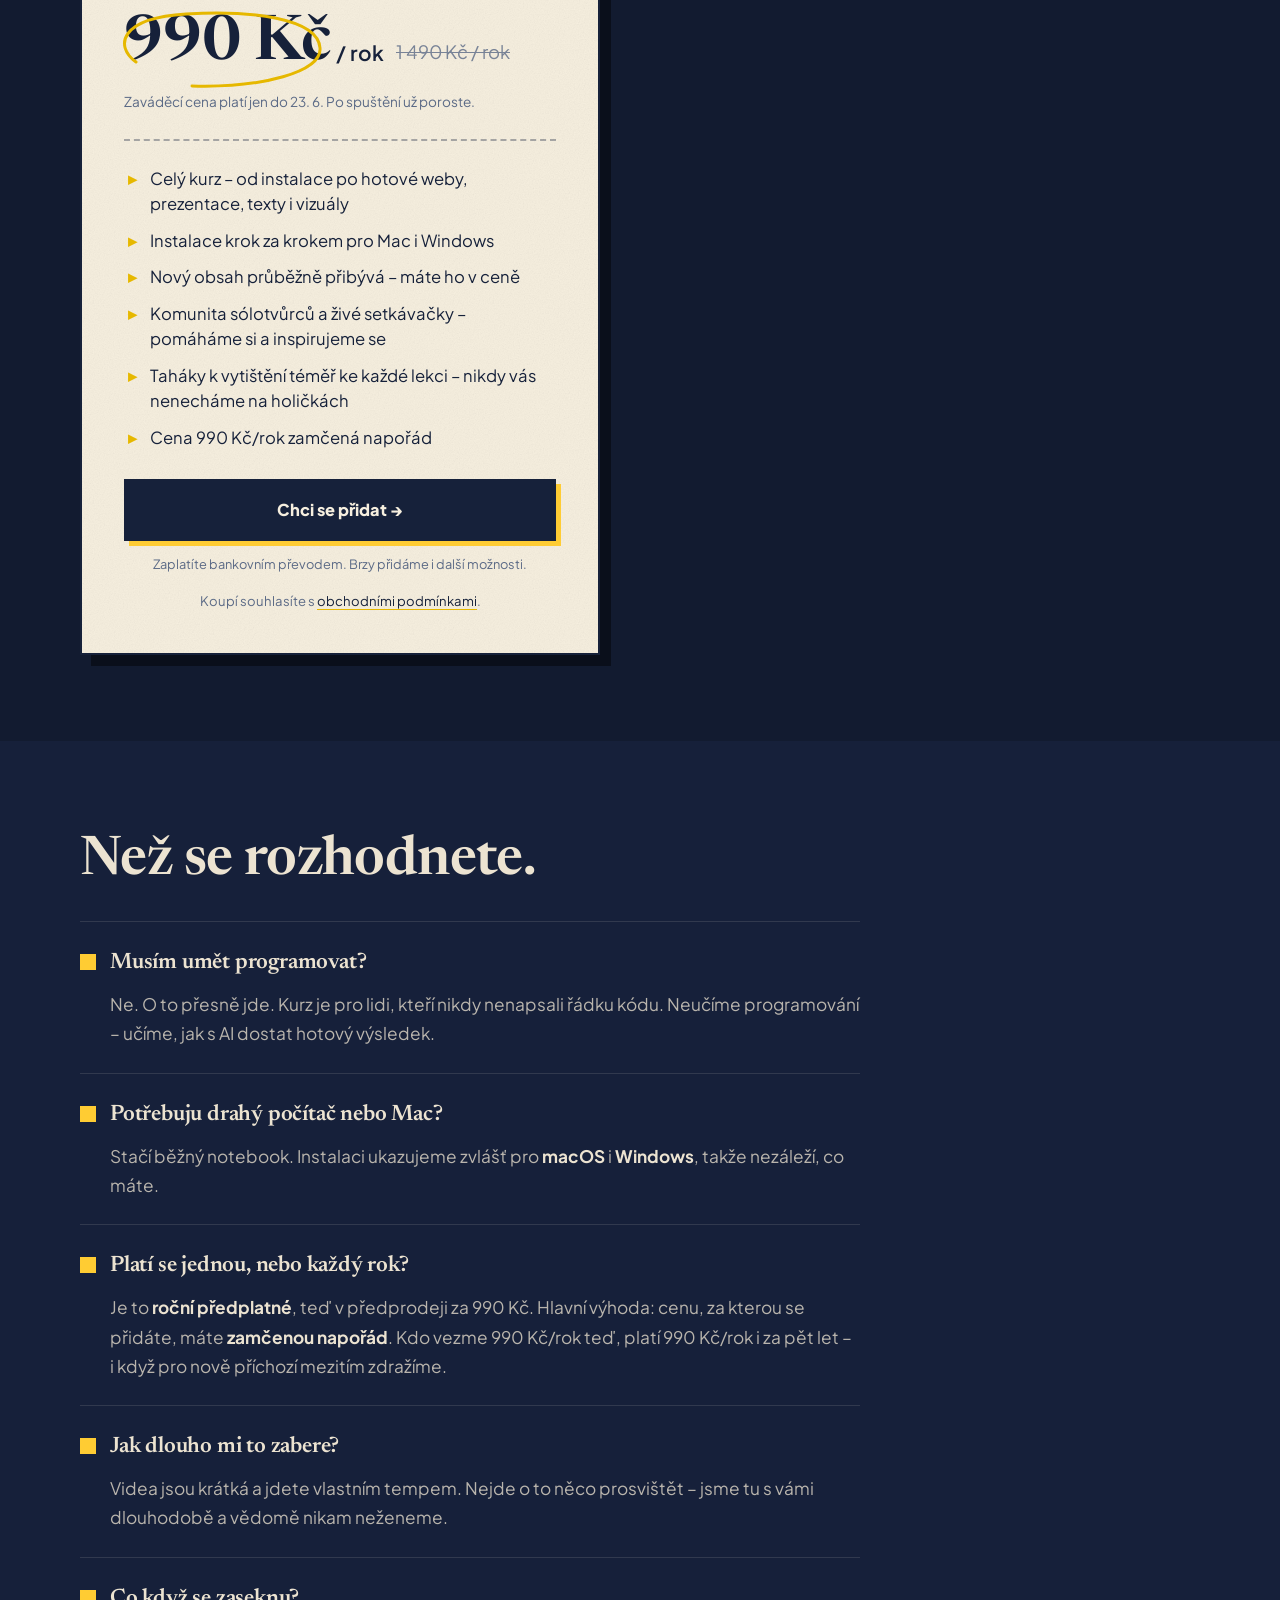
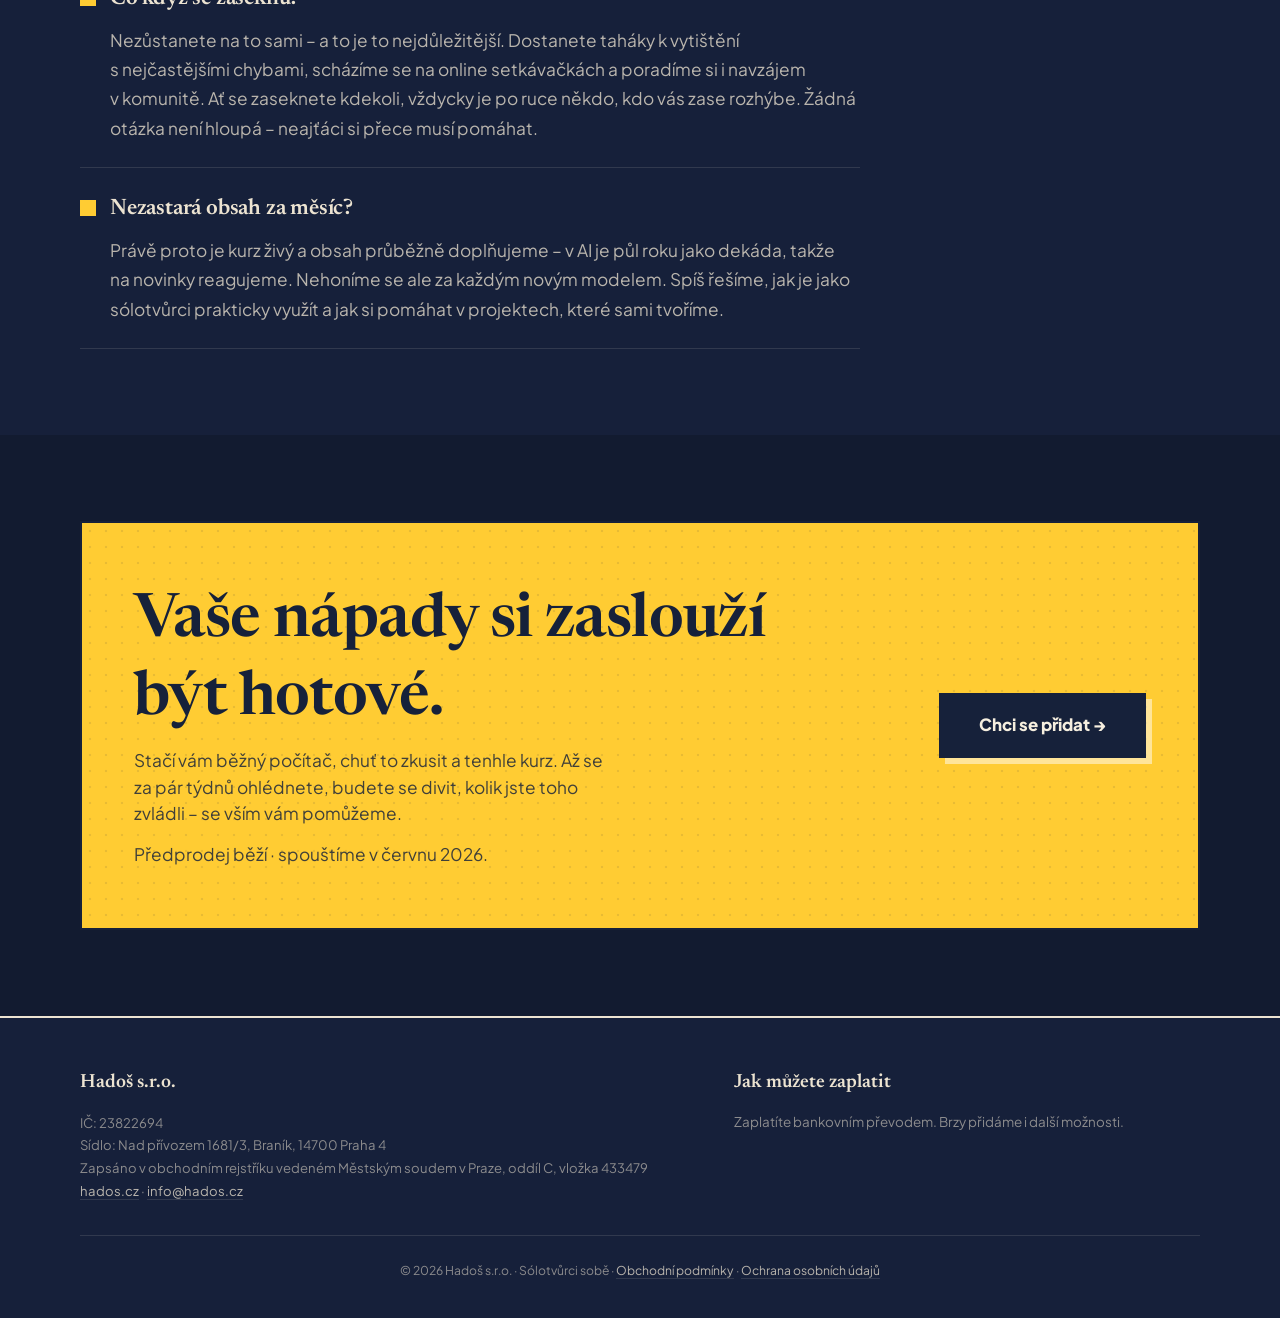
==== commit c5921b9a: "Komunita: přepsaný text (úhel popovídat si při zaseknutí) + nový nadpis" ====
--- a/index-v5.html
+++ b/index-v5.html
@@ -419,7 +419,7 @@
     <p class="lead">Není to zamčená krabice videí, co jednou natočíme a&nbsp;zapomeneme. Tohle žije – přidáváme lekce, témata i&nbsp;ukázky podle toho, co vy sami potřebujete. Koupíte rozjetý kurz a&nbsp;rostete s&nbsp;ním.</p>
     <div class="grow">
       <div class="grow-item"><svg class="ic" viewBox="0 0 48 48"><use href="#d-grow"/></svg><div><h3>Obsah přibývá</h3><p>Nová témata a&nbsp;lekce do&nbsp;hloubky přibývají průběžně. Kurz nikdy není „hotový&#8220; – pořád ho doplňujeme.</p></div></div>
-      <div class="grow-item"><svg class="ic" viewBox="0 0 48 48"><use href="#d-meet"/></svg><div><h3>Komunita, co táhne s&nbsp;vámi</h3><p>Kurzů je spousta, ale parta, se kterou si o&nbsp;tom popovídáte a&nbsp;navzájem se posouváte? Ta většinou chybí. Tady je jádrem&nbsp;– potkáváme se, řešíme vaše projekty i&nbsp;zádrhele, neajťácky.</p></div></div>
+      <div class="grow-item"><svg class="ic" viewBox="0 0 48 48"><use href="#d-meet"/></svg><div><h3>Nejste v&nbsp;tom sami</h3><p>Projít kurz je fajn, ale často pomůže si o&nbsp;tom popovídat s&nbsp;ostatními – hlavně když se na&nbsp;něčem zaseknete. Proto kolem kurzu žije komunita: potkáváme se, řešíme vaše projekty i&nbsp;zádrhele a&nbsp;posouváme se spolu.</p></div></div>
       <div class="grow-item"><svg class="ic" viewBox="0 0 48 48"><use href="#d-spark"/></svg><div><h3>Roste podle vás</h3><p>Co budete potřebovat, to natočíme. Směr kurzu pomáháte udávat vy.</p></div></div>
       <div class="grow-item"><svg class="ic" viewBox="0 0 48 48"><use href="#d-tag"/></svg><div><h3>Cena se zamkne</h3><p>Cenu, za&nbsp;kterou se přidáte, máte zamčenou napořád. Pro nové poroste&nbsp;– vám zůstává stejná každý rok.</p></div></div>
     </div>
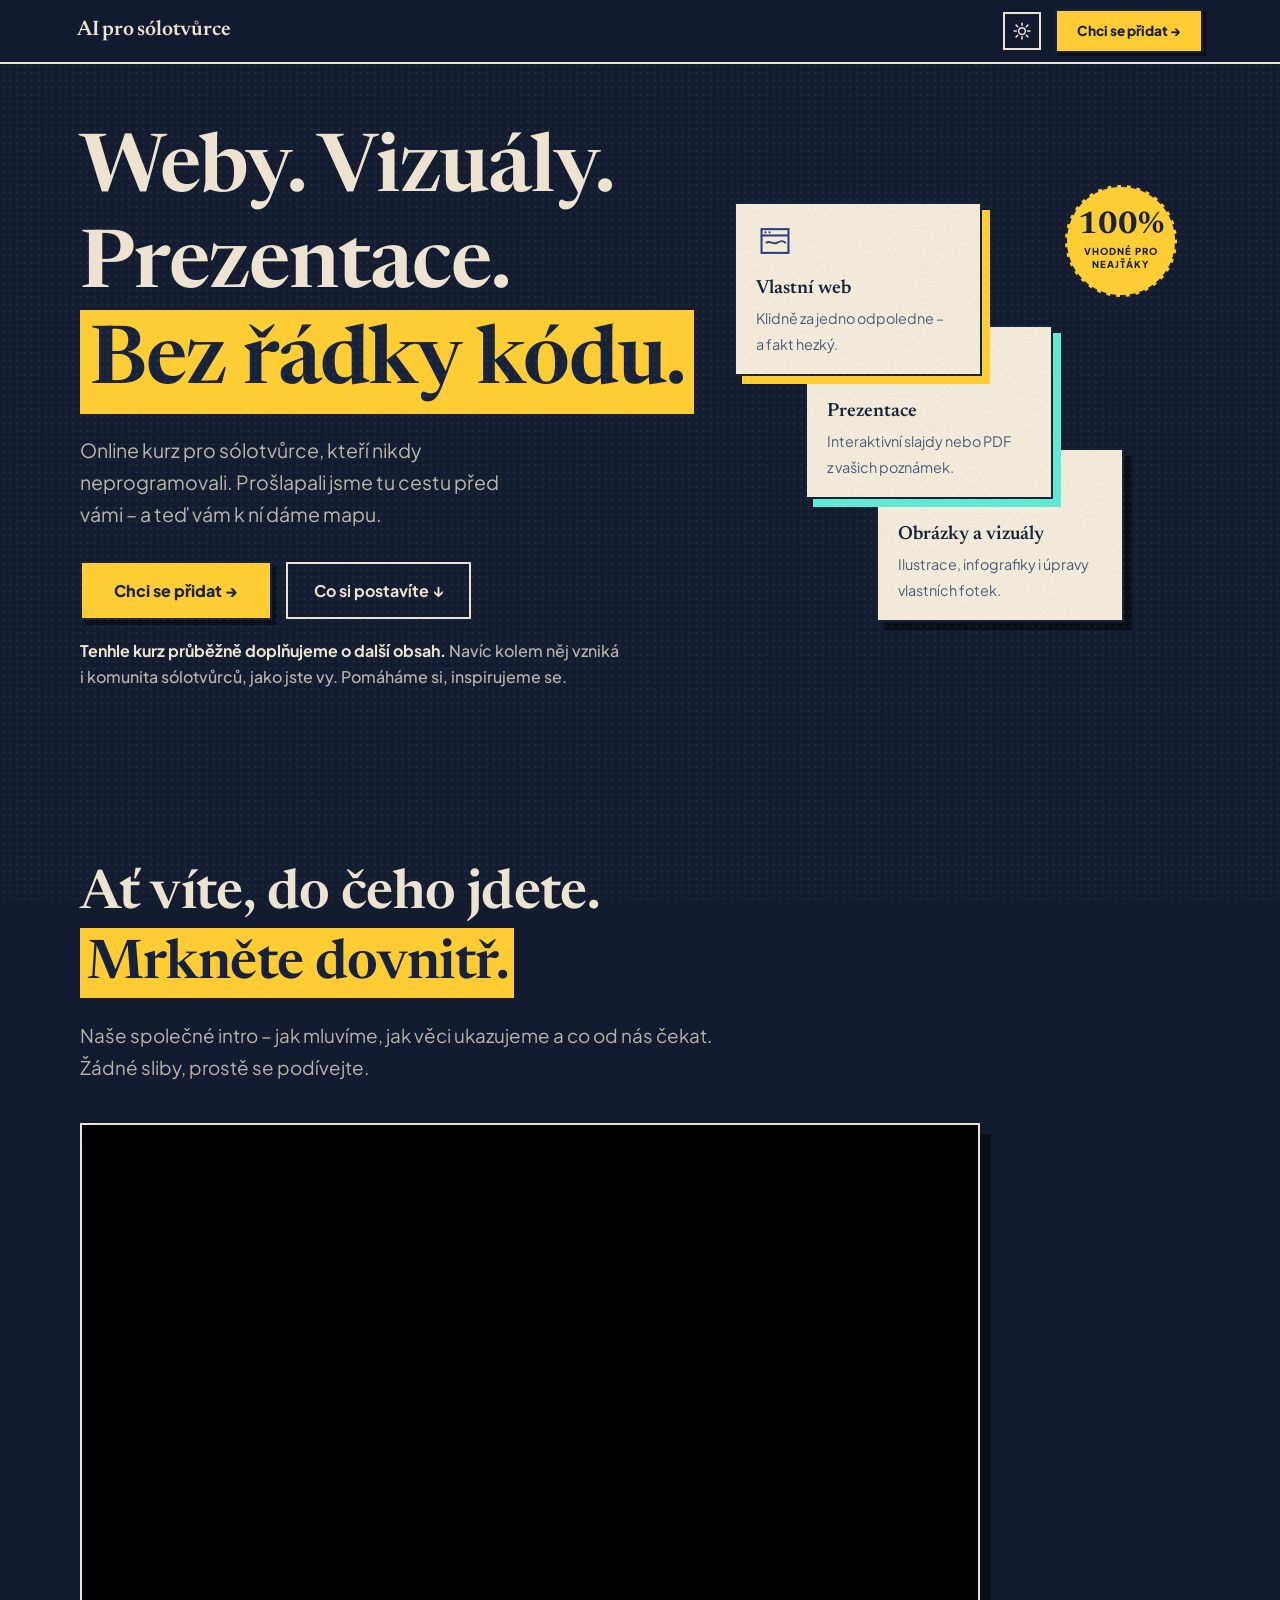
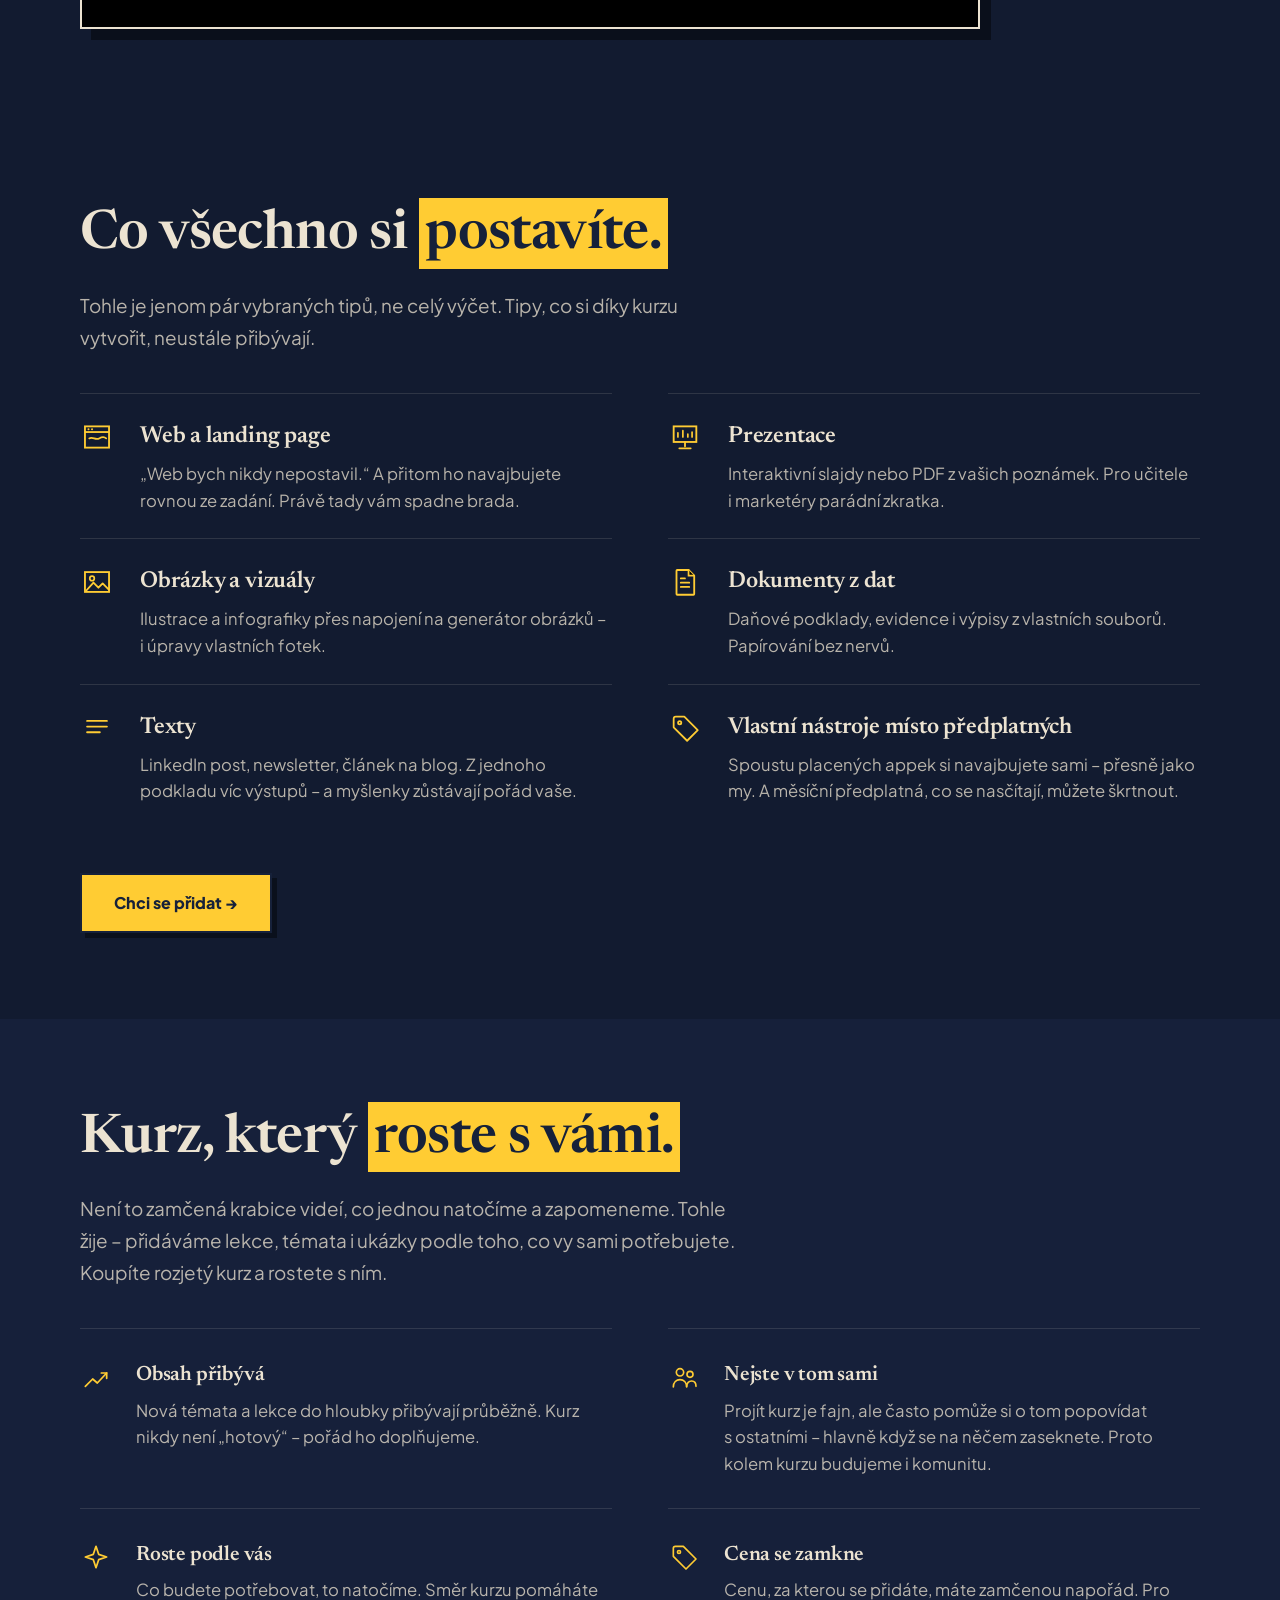
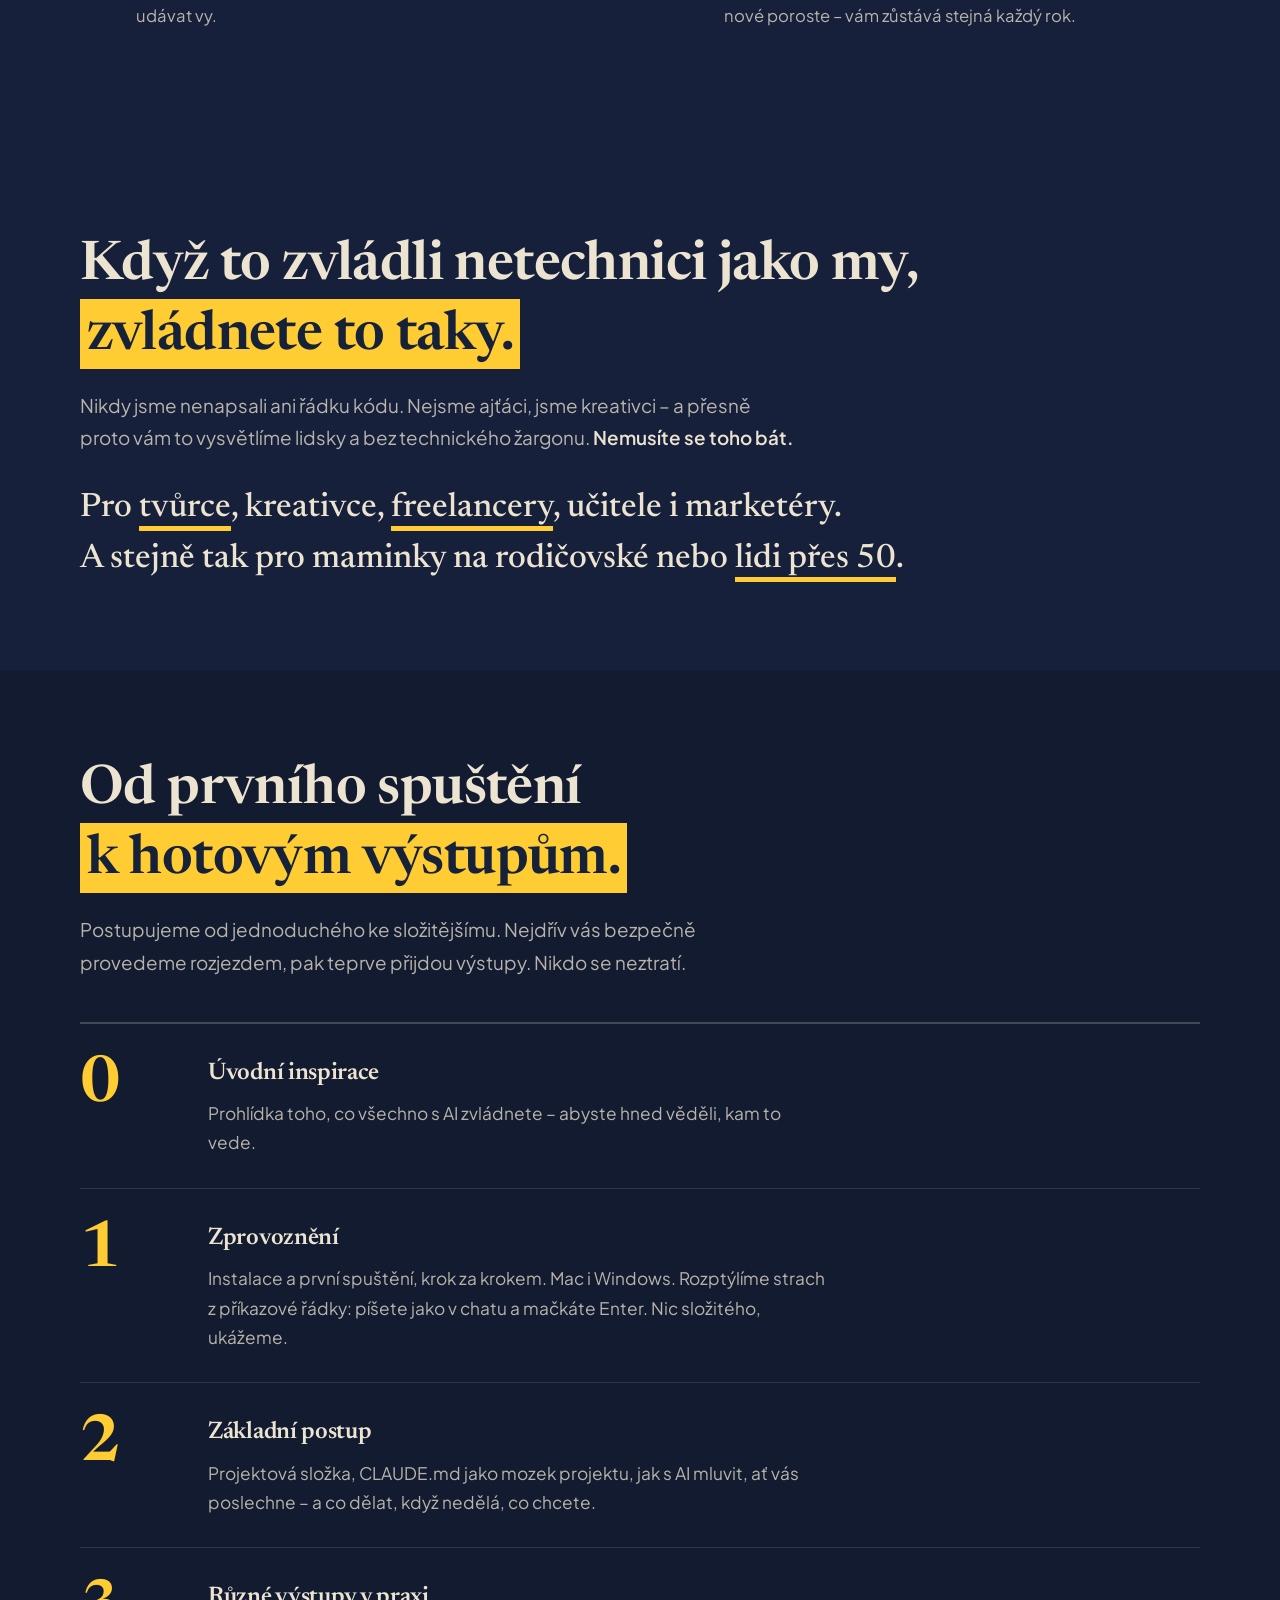
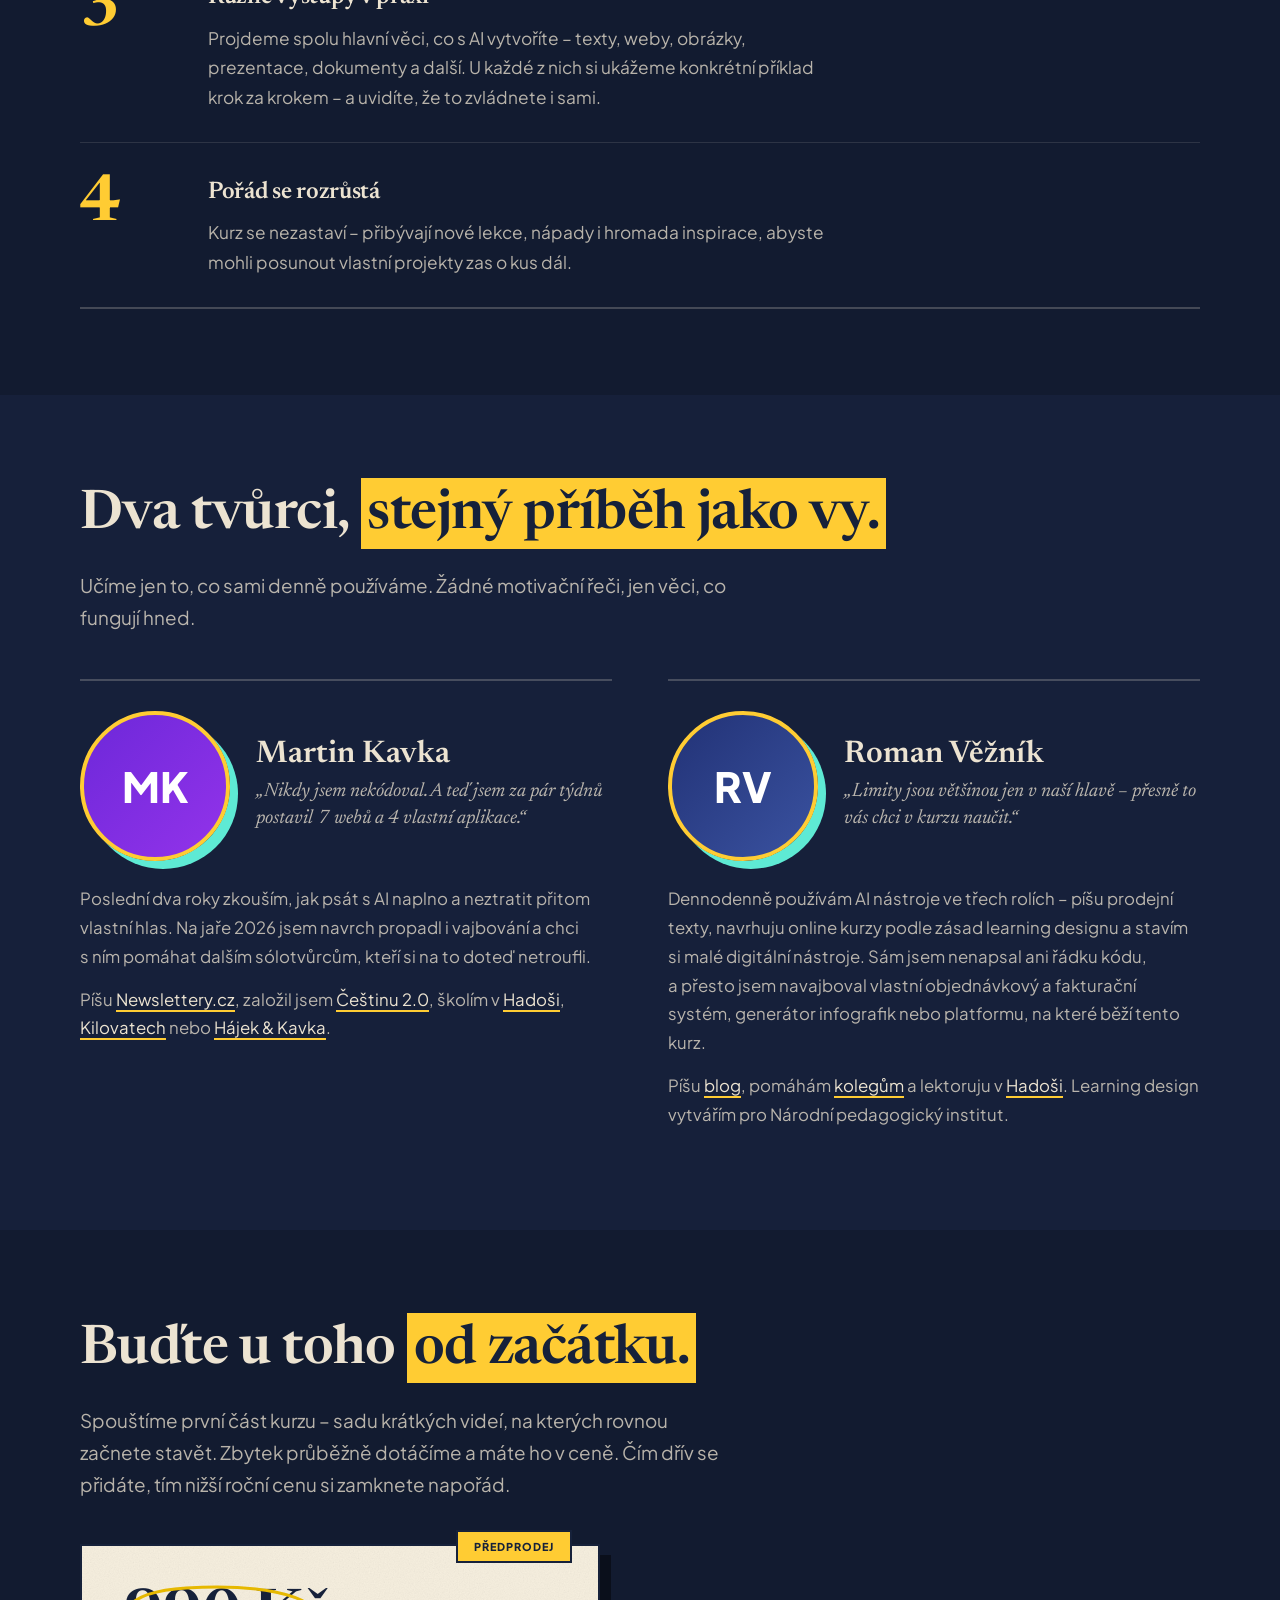
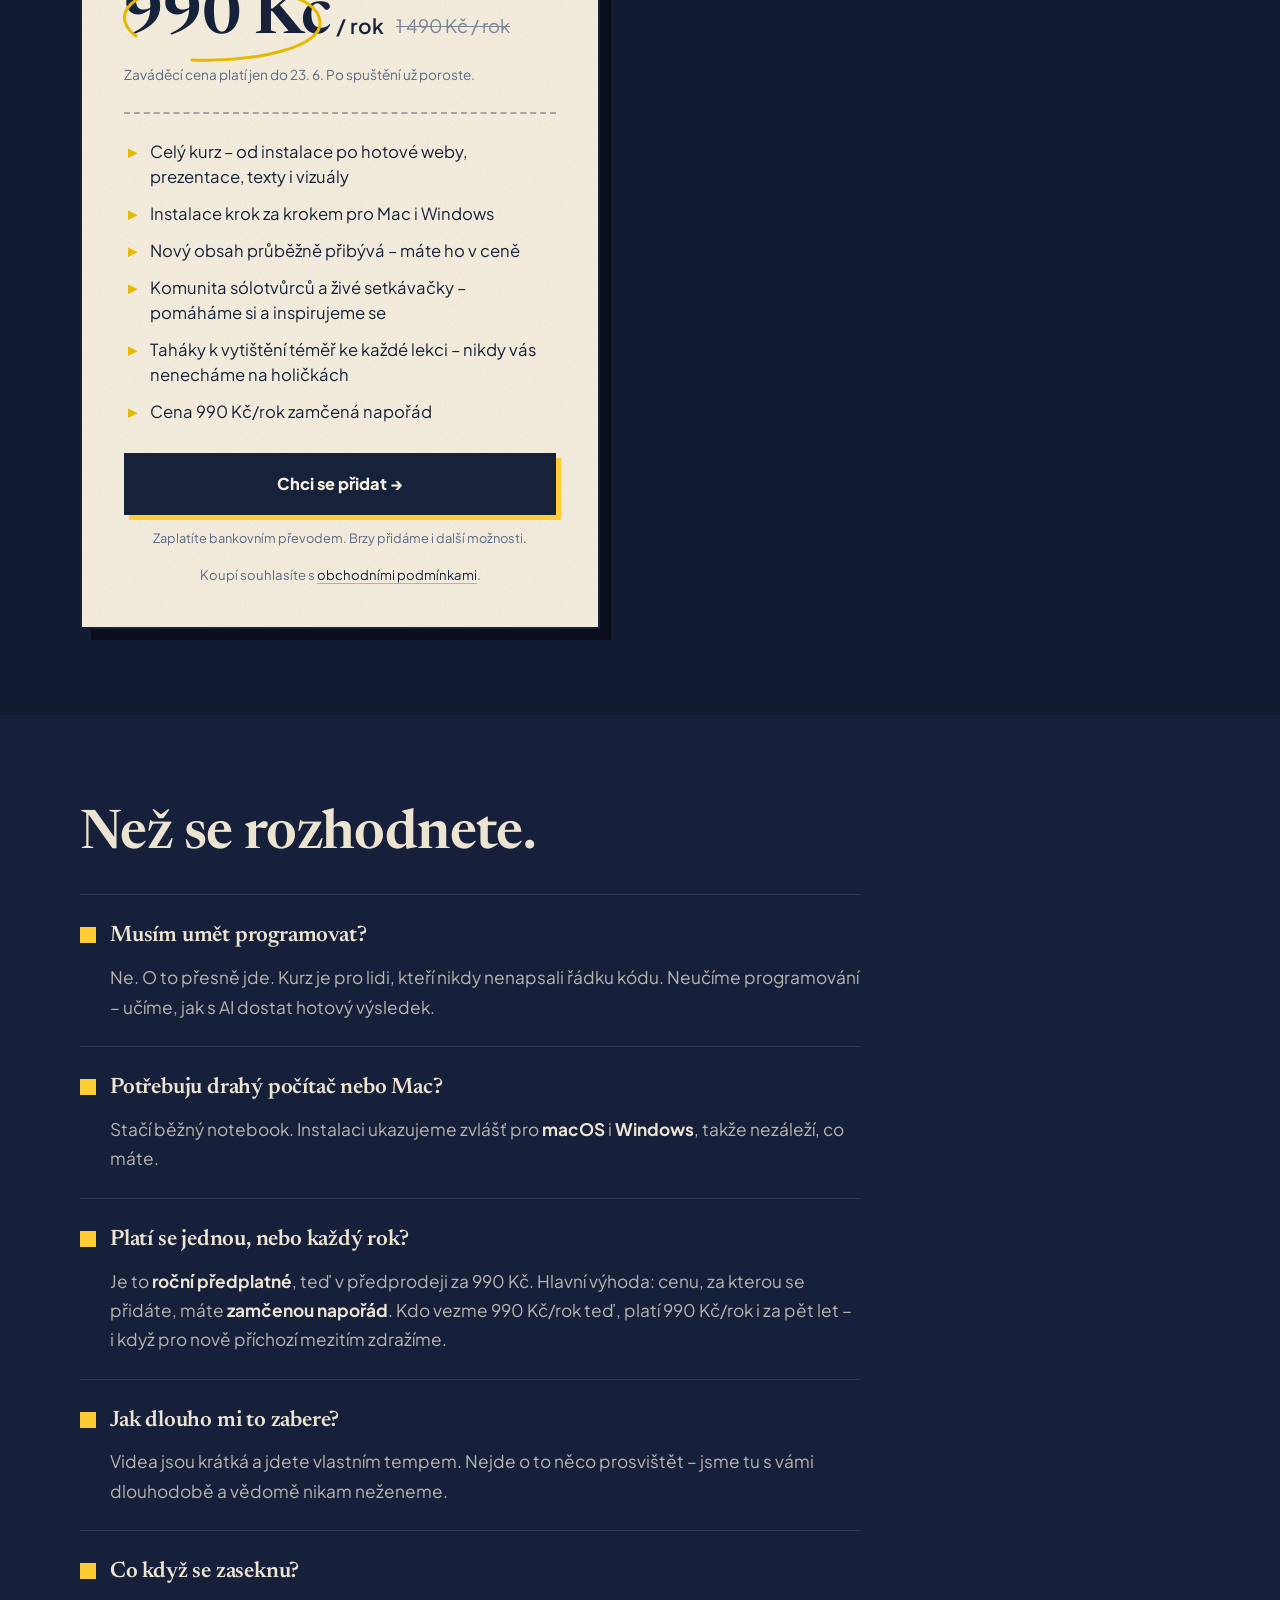
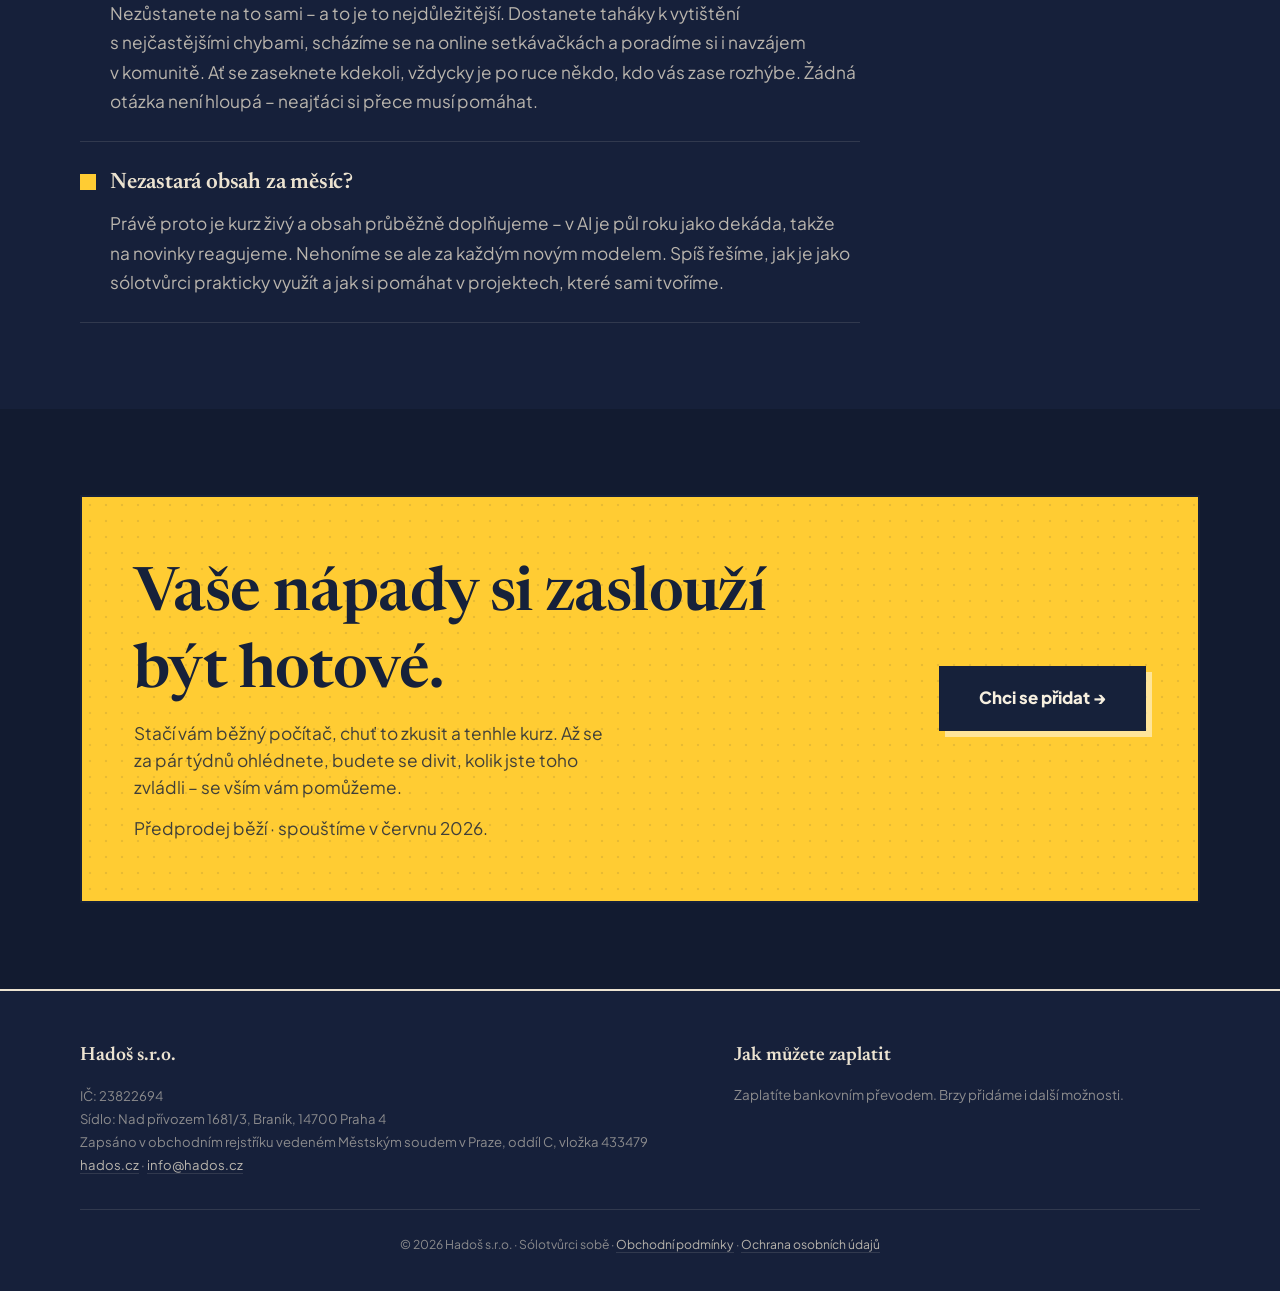
==== commit ff4a09ae: "Komunita: zkráceno na 'Proto kolem kurzu budujeme i komunitu.'" ====
--- a/index-v5.html
+++ b/index-v5.html
@@ -419,7 +419,7 @@
     <p class="lead">Není to zamčená krabice videí, co jednou natočíme a&nbsp;zapomeneme. Tohle žije – přidáváme lekce, témata i&nbsp;ukázky podle toho, co vy sami potřebujete. Koupíte rozjetý kurz a&nbsp;rostete s&nbsp;ním.</p>
     <div class="grow">
       <div class="grow-item"><svg class="ic" viewBox="0 0 48 48"><use href="#d-grow"/></svg><div><h3>Obsah přibývá</h3><p>Nová témata a&nbsp;lekce do&nbsp;hloubky přibývají průběžně. Kurz nikdy není „hotový&#8220; – pořád ho doplňujeme.</p></div></div>
-      <div class="grow-item"><svg class="ic" viewBox="0 0 48 48"><use href="#d-meet"/></svg><div><h3>Nejste v&nbsp;tom sami</h3><p>Projít kurz je fajn, ale často pomůže si o&nbsp;tom popovídat s&nbsp;ostatními – hlavně když se na&nbsp;něčem zaseknete. Proto kolem kurzu žije komunita: potkáváme se, řešíme vaše projekty i&nbsp;zádrhele a&nbsp;posouváme se spolu.</p></div></div>
+      <div class="grow-item"><svg class="ic" viewBox="0 0 48 48"><use href="#d-meet"/></svg><div><h3>Nejste v&nbsp;tom sami</h3><p>Projít kurz je fajn, ale často pomůže si o&nbsp;tom popovídat s&nbsp;ostatními – hlavně když se na&nbsp;něčem zaseknete. Proto kolem kurzu budujeme i&nbsp;komunitu.</p></div></div>
       <div class="grow-item"><svg class="ic" viewBox="0 0 48 48"><use href="#d-spark"/></svg><div><h3>Roste podle vás</h3><p>Co budete potřebovat, to natočíme. Směr kurzu pomáháte udávat vy.</p></div></div>
       <div class="grow-item"><svg class="ic" viewBox="0 0 48 48"><use href="#d-tag"/></svg><div><h3>Cena se zamkne</h3><p>Cenu, za&nbsp;kterou se přidáte, máte zamčenou napořád. Pro nové poroste&nbsp;– vám zůstává stejná každý rok.</p></div></div>
     </div>
